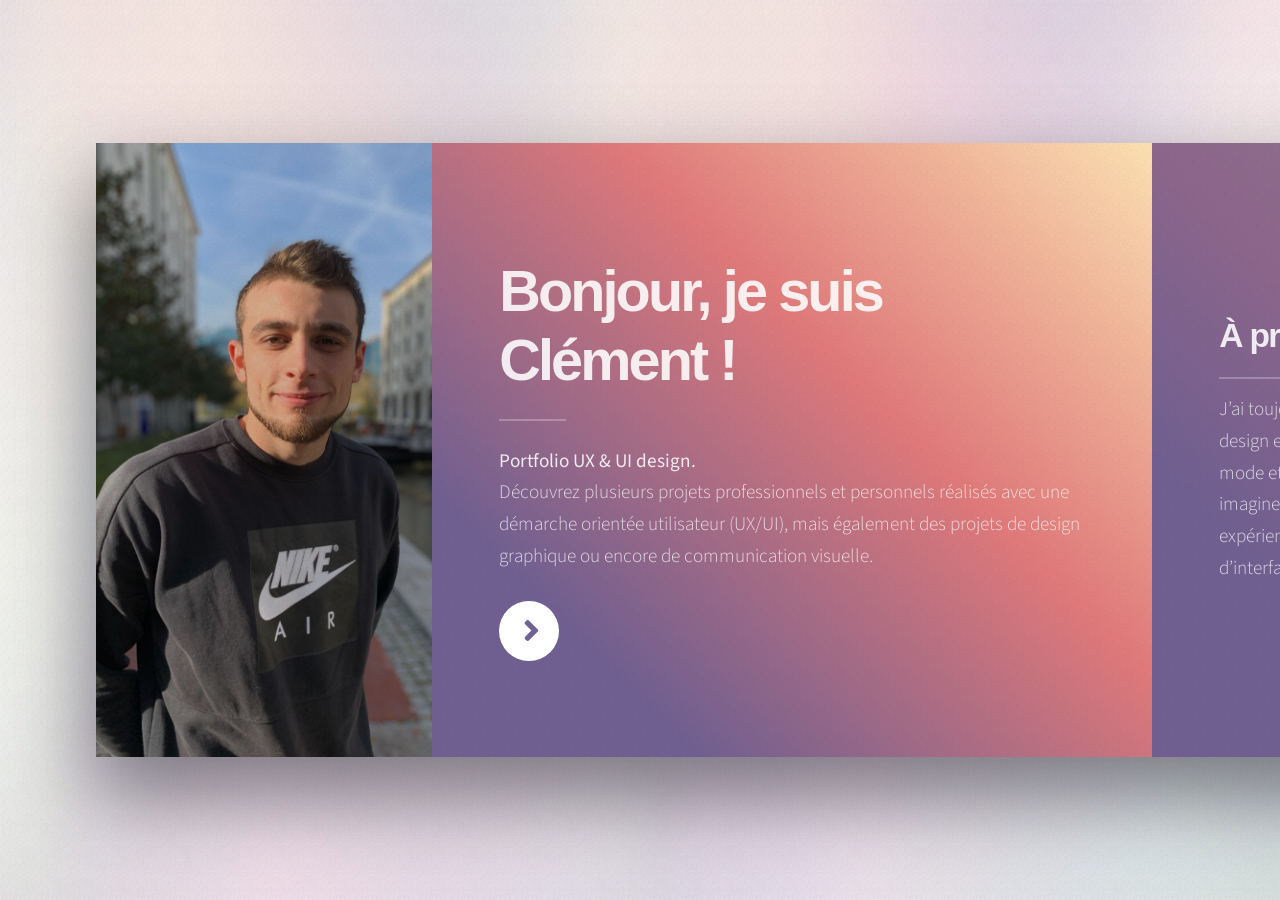
==== Portfolio 50/index.html @ b32f0b9b "Add files via upload" ====
<!DOCTYPE HTML>
<!--
	Ethereal by HTML5 UP
	html5up.net | @ajlkn
	Free for personal and commercial use under the CCA 3.0 license (html5up.net/license)
-->
<html lang="fr">
	<head>
		<title>Clément Ehmann Portfolio</title>
		<meta charset="utf-8" />
		<meta name="viewport" content="width=device-width, initial-scale=1, user-scalable=no" />
		<meta name="description" content="Portfolio">
		<meta name="author" content="Clément Ehmann">
		<link rel="stylesheet" href="assets/css/main.css" />
		<noscript><link rel="stylesheet" href="assets/css/noscript.css" /></noscript>

		<!-- favicons
		================================================== -->
		<link rel="apple-touch-icon" sizes="180x180" href="images/monlogotest2.png">
		<link rel="icon" type="image/png" sizes="32x32" href="images/monlogotest2.png">
		<link rel="icon" type="image/png" sizes="16x16" href="images/monlogotest2.png">
	</head>

	<body class="is-preload">

		<!-- Page Wrapper -->
			<div id="page-wrapper">

				<!-- Wrapper -->
					<div id="wrapper">

						<!-- Panel (Banner) -->
							<section class="panel banner right">
								<div class="content color0 span-3-75">
									<h1 class="major">Bonjour, je suis<br />
									Clément !</h1>
									<p><strong>Portfolio UX & UI design.</strong> <br> Découvrez plusieurs projets professionnels et personnels réalisés avec une démarche orientée utilisateur (UX/UI),
	                 mais également des projets de design graphique ou encore de communication visuelle.</p>
									<ul class="actions">
										<li><a href="#first" class="button primary color1 circle icon solid fa-angle-right">Next</a></li>
									</ul>
								</div>
								<div class="image filtered span-1-75" data-position="25% 25%">
									<img src="images/photo_moi.jpg" alt="" />
								</div>
							</section>


						<!-- Panel -->
							<section class="panel color1"  id="first">
								<div class="intro joined">
									<h2 class="major">À propos de moi</h2>
									<p>J’ai toujours été passionnée par le design et tout ce qui touche à la mode et à la création.
									J’aime imaginer et concevoir des expériences émotionnelles à travers d’interfaces agréables et créatives.</p>
								</div>
								<div class="inner">
									<ul class="actions">
										<li><a href="images/cv.png" class="button primary color2">Mon CV</a></li>
									</ul>
								</div>
							</section>


							<!-- Panel -->
								<section class="panel">
									<div class="intro color2">
										<h2 class="major">Création d'une marque et de son identité visuelle</h2>
										<p>Pour ce projet, il m'a été demandé de réaliser une application ainsi que sa communication visuelle.
											Il a fallut créer une charte graphique, des wireframes & maquettes graphiques, des bannières ,affiches, post Instagram, video publicitaire...</p>
									</div>
									<div class="gallery">
										<div class="group span-3">
											<a href="images/gallery/nowevent1.png" class="image filtered span-3" data-position="bottom"><img src="images/gallery/nowevent.png" alt="" /></a>
											<a href="images/gallery/insta1.png" class="image filtered span-1-5" data-position="center"><img src="images/gallery/insta.png" alt="" /></a>
											<a href="images/gallery/nowevent3.png" class="image filtered span-1-5" data-position="bottom"><img src="images/gallery/nowevent2.png" alt="" /></a>
										</div>
								</section>

								<!-- Panel -->
									<section class="panel">
										<div class="intro color1">
											<h2 class="major">Affiche publicitaire & Posts Facebook</h2>
											<p>Il sagit ici d'une affiche pour un spectacle de danse fictif. Il m'avait été demander de respecter certains critères comme la taille de l'affiche,
												la présence de certains éléments de texte ainsi qu'une version mockup. Jai utilisé le logiciel Illustrator pour créer cette affiche.</p>
												<p>Retrouvez également deux publications Facebook réalisées pour une campagne publicitaire de la Macif.</p>
										</div>
										<div class="gallery">
											<a href="images/gallery/affiche1.png" class="image filtered span-2-5" data-position="top"><img src="images/gallery/affiche.png" alt="" /></a>
											<div class="group span-3-4">
												<a href="images/gallery/fb1.png" class="image filtered span-2-5" data-position="top"><img src="images/gallery/fb.png" alt="" /></a>
												<a href="images/gallery/fb3.png" class="image filtered span-2-5" data-position="bottom"><img src="images/gallery/fb2.png" alt="" /></a>
											</div>
										</div>
									</section>

							<!-- Panel -->
								<section class="panel">
									<div class="intro color3">
										<h2 class="major">Création d'une marque et de son identité visuelle</h2>
										<p>Pour ce projet, il m'a été demandé de réaliser une application ainsi que sa communication visuelle.
											Il a fallut créer une charte graphique, des wireframes & maquettes graphiques, des bannières, affiches, post Instagram, video publicitaire...</p>
									</div>
									<div class="gallery">
										<div class="group span-3">
											<a href="images/gallery/beorganic1.png" class="image filtered span-3" data-position="bottom"><img src="images/gallery/beorganic.png" alt="" /></a>
											<a href="images/gallery/beorganic3.png" class="image filtered span-1-5" data-position="center"><img src="images/gallery/beorganic2.png" alt="" /></a>
											<a href="images/gallery/beorganic5.png" class="image filtered span-1-5" data-position="bottom"><img src="images/gallery/beorganic4.png" alt="" /></a>
										</div>
									</div>
								</section>

								<!-- Panel -->
									<section class="panel">
										<div class="intro color4">
											<h2 class="major">Illustration vectorielle</h2>
											<p>Retrouvez ici une de mes créations réalisée avec le logiciel Illustrator.
												Elle a été faite à partir d'une photo sur laquelle j'ai d'abord réalisé les tracés, puis mis les couleurs pour enfin y ajouter les ombres.</p>
										</div>
										<div class="gallery">
											<a href="images/gallery/avatar1.png" class="image filtered span-3-5" data-position="right"><img src="images/gallery/avatar.png" alt="" /></a>
										</div>
									</section>

									<!-- Panel -->
										<section class="panel">
											<div class="intro color2">
												<h2 class="major">Mockups</h2>
												<p>Pour ce projet, il m'a été demandé de créer le design de différentes canettes pour la marque Oasis & Lolipop. J'ai utilisé le logiciel Photoshop.</p>
											</div>
											<div class="gallery">
												<a href="images/gallery/canette1.png" class="image filtered span-2-5" data-position="right"><img src="images/gallery/canette.png" alt="" /></a>
												<div class="group span-3-4">
													<a href="images/gallery/canette3.png" class="image filtered span-2-5" data-position="top"><img src="images/gallery/canette2.png" alt="" /></a>
													<a href="images/gallery/canette5.png" class="image filtered span-2-5" data-position="bottom"><img src="images/gallery/canette4.png" alt="" /></a>
												</div>
											</div>
										</section>


						<!-- Panel -->
							<section class="panel color4-alt">
								<div class="intro color4">
									<h2 class="major">Contact</h2>
									<p>Vous êtes interssé par mon profil ? <br>Vous avez une question ? <br>N'hésitez pas à m'envoyer un message !</p>
								</div>
								<div class="inner columns divided">
									<div class="span-3-25">
										<form method="post" action="#">
											<div class="fields">
												<div class="field half">
													<label for="name">Téléphone</label>
													<p><a href="tel:+1975432345">06.11.05.49.14</a></p>
												</div>
												<div class="field half">
													<label for="email">Email</label>
													<p><a href="mailto:clement.ehmann@gmail.com" target="_blank">clement.ehmann@gmail.com</a></p>
												</div>
											</form>
									</div>
									<div class="span-1-5">
										<ul class="contact-icons color1">
											<li class="icon brands fa-linkedin"><a href="https://www.linkedin.com/in/clement-ehmann/">Mon Linkedin</a></li>
											<li class="icon brands fa-github"><a href="#">Mon Gigthub</a></li>
										</ul>
									</div>
								</div>
							</section>

						<!-- Panel
							<section class="panel color2-alt">
								<div class="intro color2">
									<h2 class="major">Elements</h2>
									<p>Sed vel nibh libero. Mauris et lorem pharetra massa lorem turpis congue pulvinar. Vivamus sed feugiat finibus. Duis amet bibendum amet sed. Duis mauris ex, dapibus sed ligula tempus volutpat magna etiam. </p>
								</div>
								<div class="inner columns aligned">
									<div class="span-2-75">

										<h3 class="major">Text</h3>
										<p>This is <b>bold</b> and this is <strong>strong</strong>. This is <i>italic</i> and this is <em>emphasized</em>.
										This is <sup>superscript</sup> text and this is <sub>subscript</sub> text.
										This is <u>underlined</u> and this is code: <code>for (;;) { ... }</code>. Finally, <a href="#">this is a link</a>.</p>

										<h1>Heading Level 1</h1>
										<h2>Heading Level 2</h2>
										<h3>Heading Level 3</h3>
										<h4>Heading Level 4</h4>
										<h5>Heading Level 5</h5>
										<h6>Heading Level 6</h6>

									</div>
									<div class="span-3">

										<h4>Blockquote</h4>
										<blockquote>Lorem ipsum dolor sit amet. Felis sagittis eget tempus euismod. Vestibulum ante ipsum primis in vestibulum. Blandit adipiscing eu iaculis volutpat ac adipiscing volutpat ac adipiscing faucibus.</blockquote>

										<h4>Preformatted</h4>
										<pre><code>i = 0;

while (!deck.isInOrder()) {
    print 'Iteration ' + (i++);
    deck.shuffle();
}

print 'It took ' + i + ' iterations to sort the deck.';</code></pre>

									</div>
									<div class="span-1-25">

										<h3 class="major">Lists</h3>

										<h4>Unordered</h4>
										<ul>
											<li>Lorem ipsum dolor sit.</li>
											<li>Dolor pulvinar etiam.</li>
											<li>Etiam vel felis viverra.</li>
										</ul>

										<h4>Alternate</h4>
										<ul class="alt">
											<li>Lorem ipsum dolor sit.</li>
											<li>Dolor pulvinar etiam.</li>
											<li>Etiam vel felis viverra.</li>
											<li>Felis enim feugiat.</li>
										</ul>

									</div>
									<div class="span-1-5">

										<h4>Ordered</h4>
										<ol>
											<li>Lorem ipsum dolor sit.</li>
											<li>Dolor pulvinar etiam.</li>
											<li>Etiam vel felis viverra.</li>
											<li>Felis enim feugiat.</li>
											<li>Etiam vel felis lorem.</li>
										</ol>

										<h4>Actions</h4>
										<ul class="actions">
											<li><a href="#" class="button primary color2">Default</a></li>
											<li><a href="#" class="button">Default</a></li>
										</ul>
										<ul class="actions stacked">
											<li><a href="#" class="button primary color2">Default</a></li>
											<li><a href="#" class="button">Default</a></li>
										</ul>

									</div>
									<div class="span-1-25">

										<h4>Icons</h4>
										<ul class="icons">
											<li><a href="#" class="icon brands fa-twitter"><span class="label">Twitter</span></a></li>
											<li><a href="#" class="icon brands fa-facebook-f"><span class="label">Facebook</span></a></li>
											<li><a href="#" class="icon brands fa-instagram"><span class="label">Instagram</span></a></li>
											<li><a href="#" class="icon brands fa-github"><span class="label">GitHub</span></a></li>
											<li><a href="#" class="icon brands fa-medium-m"><span class="label">Medium</span></a></li>
										</ul>

										<h4>Contact Icons</h4>
										<ul class="contact-icons color2">
											<li class="icon brands fa-twitter"><a href="#">Twitter</a></li>
											<li class="icon brands fa-facebook-f"><a href="#">Facebook</a></li>
											<li class="icon brands fa-instagram"><a href="#">Instagram</a></li>
											<li class="icon brands fa-github"><a href="#">GitHub</a></li>
											<li class="icon brands fa-medium-m"><a href="#">Medium</a></li>
										</ul>

									</div>
									<div class="span-3">
										<h3 class="major">Table</h3>
										<h4>Default</h4>
										<div class="table-wrapper">
											<table>
												<thead>
													<tr>
														<th>Name</th>
														<th>Description</th>
														<th>Price</th>
													</tr>
												</thead>
												<tbody>
													<tr>
														<td>Item One</td>
														<td>Ante turpis integer aliquet porttitor.</td>
														<td>29.99</td>
													</tr>
													<tr>
														<td>Item Two</td>
														<td>Vis ac commodo adipiscing arcu aliquet.</td>
														<td>19.99</td>
													</tr>
													<tr>
														<td>Item Three</td>
														<td> Morbi faucibus arcu accumsan lorem.</td>
														<td>29.99</td>
													</tr>
													<tr>
														<td>Item Four</td>
														<td>Vitae integer tempus condimentum.</td>
														<td>19.99</td>
													</tr>
												</tbody>
												<tfoot>
													<tr>
														<td colspan="2"></td>
														<td>100.00</td>
													</tr>
												</tfoot>
											</table>
										</div>
									</div>
									<div class="span-3">
										<h4>Alternate</h4>
										<div class="table-wrapper">
											<table class="alt">
												<thead>
													<tr>
														<th>Name</th>
														<th>Description</th>
														<th>Price</th>
													</tr>
												</thead>
												<tbody>
													<tr>
														<td>Item One</td>
														<td>Ante turpis integer aliquet porttitor.</td>
														<td>29.99</td>
													</tr>
													<tr>
														<td>Item Two</td>
														<td>Vis ac commodo adipiscing arcu aliquet.</td>
														<td>19.99</td>
													</tr>
													<tr>
														<td>Item Three</td>
														<td> Morbi faucibus arcu accumsan lorem.</td>
														<td>29.99</td>
													</tr>
													<tr>
														<td>Item Four</td>
														<td>Vitae integer tempus condimentum.</td>
														<td>19.99</td>
													</tr>
													<tr>
														<td>Item Five</td>
														<td>Ante turpis integer aliquet porttitor.</td>
														<td>29.99</td>
													</tr>
												</tbody>
												<tfoot>
													<tr>
														<td colspan="2"></td>
														<td>100.00</td>
													</tr>
												</tfoot>
											</table>
										</div>
									</div>
									<div class="span-2-25">
										<h3 class="major">Buttons</h3>
										<ul class="actions">
											<li><a href="#" class="button primary color2">Primary</a></li>
											<li><a href="#" class="button">Default</a></li>
										</ul>
										<ul class="actions">
											<li><a href="#" class="button">Default</a></li>
											<li><a href="#" class="button large">Large</a></li>
											<li><a href="#" class="button small">Small</a></li>
										</ul>
										<ul class="actions">
											<li><a href="#" class="button primary color2 icon solid fa-cog">Icon</a></li>
											<li><a href="#" class="button icon fa-gem">Icon</a></li>
										</ul>
										<ul class="actions">
											<li><span class="button primary color2 disabled">Disabled</span></li>
											<li><span class="button disabled">Disabled</span></li>
										</ul>
										<ul class="actions">
											<li><a href="#" class="button primary color2 circle icon solid fa-cog">Icon</a></li>
											<li><a href="#" class="button circle icon fa-gem">Icon</a></li>
										</ul>
									</div>
									<div class="span-4-5">
										<h3 class="major">Form</h3>
										<form method="post" action="#">
											<div class="fields">
												<div class="field third">
													<label for="demo-name">Name</label>
													<input type="text" name="demo-name" id="demo-name" value="" placeholder="Jane Doe" />
												</div>
												<div class="field third">
													<label for="demo-email">Email</label>
													<input type="email" name="demo-email" id="demo-email" value="" placeholder="jane@untitled.tld" />
												</div>
												<div class="field third">
													<label for="demo-category">Category</label>
													<div class="select-wrapper">
														<select name="demo-category" id="demo-category">
															<option value="">-</option>
															<option value="1">Manufacturing</option>
															<option value="1">Shipping</option>
															<option value="1">Administration</option>
															<option value="1">Human Resources</option>
														</select>
													</div>
												</div>
												<div class="field quarter">
													<input type="radio" id="demo-priority-low" name="demo-priority" class="color2" checked />
													<label for="demo-priority-low">Low Priority</label>
												</div>
												<div class="field quarter">
													<input type="radio" id="demo-priority-high" name="demo-priority" class="color2" />
													<label for="demo-priority-high">High Priority</label>
												</div>
												<div class="field quarter">
													<input type="checkbox" id="demo-copy" name="demo-copy" class="color2" />
													<label for="demo-copy">Email a copy</label>
												</div>
												<div class="field quarter">
													<input type="checkbox" id="demo-human" name="demo-human" class="color2" checked />
													<label for="demo-human">Not a robot</label>
												</div>
												<div class="field">
													<label for="demo-message">Message</label>
													<textarea name="demo-message" id="demo-message" placeholder="Enter your message" rows="2"></textarea>
												</div>
											</div>
											<ul class="actions">
												<li><input type="submit" value="Send Message" class="primary color2" /></li>
												<li><input type="reset" value="Reset" /></li>
											</ul>
										</form>
									</div>
								</div>
							</section>

						<!-- Copyright -->
							<div class="copyright">&copy; Clément Ehmann: <a href="clementehmann.github.iot">Portfolio</a>.</div>

					</div>

			</div>

		<!-- Scripts -->
			<script src="assets/js/jquery.min.js"></script>
			<script src="assets/js/browser.min.js"></script>
			<script src="assets/js/breakpoints.min.js"></script>
			<script src="assets/js/main.js"></script>

	</body>
</html>
---- Portfolio 50/assets/css/main.css ----
@import url(fontawesome-all.min.css);
@import url("https://fonts.googleapis.com/css?family=Source+Sans+Pro:300,400,300i,400i");

/*
	Ethereal by HTML5 UP
	html5up.net | @ajlkn
	Free for personal and commercial use under the CCA 3.0 license (html5up.net/license)
*/

html, body, div, span, applet, object,
iframe, h1, h2, h3, h4, h5, h6, p, blockquote,
pre, a, abbr, acronym, address, big, cite,
code, del, dfn, em, img, ins, kbd, q, s, samp,
small, strike, strong, sub, sup, tt, var, b,
u, i, center, dl, dt, dd, ol, ul, li, fieldset,
form, label, legend, table, caption, tbody,
tfoot, thead, tr, th, td, article, aside,
canvas, details, embed, figure, figcaption,
footer, header, hgroup, menu, nav, output, ruby,
section, summary, time, mark, audio, video {
	margin: 0;
	padding: 0;
	border: 0;
	font-size: 100%;
	font: inherit;
	vertical-align: baseline;}

article, aside, details, figcaption, figure,
footer, header, hgroup, menu, nav, section {
	display: block;}

body {
	line-height: 1;
}

ol, ul {
	list-style: none;
}

blockquote, q {
	quotes: none;
}

	blockquote:before, blockquote:after, q:before, q:after {
		content: '';
		content: none;
	}

table {
	border-collapse: collapse;
	border-spacing: 0;
}

body {
	-webkit-text-size-adjust: none;
}

mark {
	background-color: transparent;
	color: inherit;
}

input::-moz-focus-inner {
	border: 0;
	padding: 0;
}

input, select, textarea {
	-moz-appearance: none;
	-webkit-appearance: none;
	-ms-appearance: none;
	appearance: none;
}

/* ------------------------------------- Ajout ----------------------------------------------------------------------------- */



/* Page */

	@-moz-keyframes load-spinner {
		0% {
			-moz-transform: rotate(0deg);
			-webkit-transform: rotate(0deg);
			-ms-transform: rotate(0deg);
			transform: rotate(0deg);
		}

		100% {
			-moz-transform: rotate(360deg);
			-webkit-transform: rotate(360deg);
			-ms-transform: rotate(360deg);
			transform: rotate(360deg);
		}
	}

	@-webkit-keyframes load-spinner {
		0% {
			-moz-transform: rotate(0deg);
			-webkit-transform: rotate(0deg);
			-ms-transform: rotate(0deg);
			transform: rotate(0deg);
		}

		100% {
			-moz-transform: rotate(360deg);
			-webkit-transform: rotate(360deg);
			-ms-transform: rotate(360deg);
			transform: rotate(360deg);
		}
	}

	@-ms-keyframes load-spinner {
		0% {
			-moz-transform: rotate(0deg);
			-webkit-transform: rotate(0deg);
			-ms-transform: rotate(0deg);
			transform: rotate(0deg);
		}

		100% {
			-moz-transform: rotate(360deg);
			-webkit-transform: rotate(360deg);
			-ms-transform: rotate(360deg);
			transform: rotate(360deg);
		}
	}

	@keyframes load-spinner {
		0% {
			-moz-transform: rotate(0deg);
			-webkit-transform: rotate(0deg);
			-ms-transform: rotate(0deg);
			transform: rotate(0deg);
		}

		100% {
			-moz-transform: rotate(360deg);
			-webkit-transform: rotate(360deg);
			-ms-transform: rotate(360deg);
			transform: rotate(360deg);
		}
	}

	@-ms-viewport {
		width: device-width;
	}

	html {
		width: 100%;
		height: 100%;
	}

	html {
		box-sizing: border-box;
	}

	*, *:before, *:after {
		box-sizing: inherit;
	}

	body {
		display: -moz-flex;
		display: -webkit-flex;
		display: -ms-flex;
		display: flex;
		-moz-align-items: center;
		-webkit-align-items: center;
		-ms-align-items: center;
		align-items: center;
		-moz-justify-content: -moz-flex-start;
		-webkit-justify-content: -webkit-flex-start;
		-ms-justify-content: -ms-flex-start;
		justify-content: flex-start;
		-ms-overflow-style: scrollbar;
		width: 100%;
		height: 100%;
		min-height: 30rem;
		overflow: hidden;
	}

		body:before {
			-moz-animation: load-spinner 1s infinite linear;
			-webkit-animation: load-spinner 1s infinite linear;
			-ms-animation: load-spinner 1s infinite linear;
			animation: load-spinner 1s infinite linear;
			-moz-transition: opacity 0.25s ease;
			-webkit-transition: opacity 0.25s ease;
			-ms-transition: opacity 0.25s ease;
			transition: opacity 0.25s ease;
			-moz-transition-delay: 0s;
			-webkit-transition-delay: 0s;
			-ms-transition-delay: 0s;
			transition-delay: 0s;
			pointer-events: none;
			content: '';
			display: block;
			position: absolute;
			top: 50%;
			left: 50%;
			width: 4rem;
			height: 4rem;
			margin: -2rem 0 0 -2rem;
			background-image: url("data:image/svg+xml;charset=utf8,%3Csvg xmlns='http://www.w3.org/2000/svg' xmlns:xlink='http://www.w3.org/1999/xlink' width='96px' height='96px' viewBox='0 0 96 96' zoomAndPan='disable'%3E%3Cstyle%3Ecircle %7Bfill: transparent%3B stroke: %232e2b37%3B stroke-width: 1.5px%3B %7D%3C/style%3E%3Cdefs%3E%3CclipPath id='corner'%3E%3Cpolygon points='0,0 48,0 48,48 96,48 96,96 0,96' /%3E%3C/clipPath%3E%3C/defs%3E%3Cg clip-path='url(%23corner)'%3E%3Ccircle cx='48' cy='48' r='32'/%3E%3C/g%3E%3C/svg%3E");
			background-position: center;
			background-repeat: no-repeat;
			background-size: 4rem;
			opacity: 0;
		}

		body:after {
			pointer-events: none;
			content: '';
			display: block;
			position: fixed;
			top: 0;
			left: 0;
			width: 100%;
			height: 100%;
			z-index: -1;
			background-attachment: fixed;
			background-color: #e1e6e1;
			background-image: url("../../images/overlay.png"), url("../../images/bg.jpg");
			background-repeat: repeat, repeat-x;
			background-size: 128px 128px, cover;
		}

		body.is-preload *, body.is-preload *:before, body.is-preload *:after {
			-moz-animation: none !important;
			-webkit-animation: none !important;
			-ms-animation: none !important;
			animation: none !important;
			-moz-transition: none !important;
			-webkit-transition: none !important;
			-ms-transition: none !important;
			transition: none !important;
		}

		body.is-preload:before {
			-moz-transition: opacity 1s ease;
			-webkit-transition: opacity 1s ease;
			-ms-transition: opacity 1s ease;
			transition: opacity 1s ease;
			-moz-transition-delay: 0.75s;
			-webkit-transition-delay: 0.75s;
			-ms-transition-delay: 0.75s;
			transition-delay: 0.75s;
			opacity: 0.25;
		}

	@media screen and (max-width: 736px) {

		html {
			height: auto;
		}

		body {
			height: auto;
			overflow-x: hidden;
			overflow-y: auto;
		}

	}

	@media screen and (max-width: 480px) {

		html, body {
			min-width: 320px;
		}

	}

/* Typography */

	html {
		font-size: 18pt;
		font-size: 1vmax;
	}

		@media screen and (max-width: 1680px) {

			html {
				font-size: 12pt;
				font-size: 1.1vmax;
			}

		}

		@media screen and (max-width: 1280px) {

			html {
				font-size: 11pt;
				font-size: 1.5vmax;
			}

		}

	body, input, select, textarea {
		color: rgba(255, 255, 255, 0.75);
		font-family: "Source Sans Pro", Helvetica, sans-serif;
		font-size: 1rem;
		font-weight: 300;
		line-height: 1.65;
	}

	a {
		-moz-transition: color 0.2s ease-in-out, border-bottom-color 0.2s ease-in-out;
		-webkit-transition: color 0.2s ease-in-out, border-bottom-color 0.2s ease-in-out;
		-ms-transition: color 0.2s ease-in-out, border-bottom-color 0.2s ease-in-out;
		transition: color 0.2s ease-in-out, border-bottom-color 0.2s ease-in-out;
		color: inherit;
		border-bottom: dotted 1px;
		text-decoration: none;
	}

		a:hover {
			border-bottom-color: transparent;
			color: #ffe4b4;
		}

	strong, b {
		color: rgba(255, 255, 255, 0.875);
		font-weight: 400;
	}

	em, i {
		font-style: italic;
	}

	p {
		margin: 0 0 1.5rem 0;
	}

		body.is-ie p {
			width: 100%;
		}

	h1, h2, h3, h4, h5, h6 {
		color: rgba(255, 255, 255, 0.875);
		font-family: Arial, Helvetica, sans-serif;
		font-weight: 700;
		line-height: 1.3;
		margin: 0 0 0.75rem 0;
		letter-spacing: -0.05em;
	}

		h1 a, h2 a, h3 a, h4 a, h5 a, h6 a {
			color: inherit;
			text-decoration: none;
		}

	h1.major, h2.major, h3.major {
		position: relative;
	}

		h1.major:after, h2.major:after, h3.major:after {
			content: '';
			position: absolute;
			left: 0;
			width: 3.5rem;
			height: 0.1rem;
			background-color: rgba(255, 255, 255, 0.25);
		}

	h1 {
		font-size: 3rem;
		line-height: 1.2;
	}

		h1.major {
			margin: 0 0 2.625rem 0;
		}

			h1.major:after {
				bottom: -1.325rem;
			}

	h2 {
		font-size: 1.75rem;
		line-height: 1.2;
	}

		h2.major {
			margin: 0 0 1.9875rem 0;
		}

			h2.major:after {
				bottom: -1.2rem;
			}

	h3 {
		font-size: 1.325rem;
	}

		h3.major {
			margin: 0 0 1.875rem 0;
		}

			h3.major:after {
				bottom: -0.75rem;
			}

	h4 {
		font-size: 1rem;
	}

	h5 {
		font-size: 0.9rem;
	}

	h6 {
		font-size: 0.7rem;
	}

	sub {
		font-size: 0.8rem;
		position: relative;
		top: 0.5rem;
	}

	sup {
		font-size: 0.8rem;
		position: relative;
		top: -0.5rem;
	}

	blockquote {
		border-left: solid 0.25rem rgba(255, 255, 255, 0.25);
		font-style: italic;
		margin: 0 0 1.5rem 0;
		padding: 0.375rem 0 0.375rem 1.5rem;
	}

	code {
		background: rgba(255, 255, 255, 0.075);
		border-radius: 0.25rem;
		font-family: "Courier New", monospace;
		font-size: 0.8rem;
		margin: 0 0.25rem;
		padding: 0.25rem 0.65rem;
	}

	pre {
		-webkit-overflow-scrolling: touch;
		font-family: "Courier New", monospace;
		font-size: 0.8rem;
		margin: 0 0 1.5rem 0;
		white-space: pre-wrap;
	}

		pre code {
			display: block;
			line-height: 1.625;
			padding: 1rem 1.5rem;
			overflow-x: auto;
			margin: 0;
		}

	hr {
		border: 0;
		border-bottom: solid 2px rgba(255, 255, 255, 0.25);
		margin: 1.875rem 0;
	}

	.align-left {
		text-align: left;
	}

	.align-center {
		text-align: center;
	}

	.align-right {
		text-align: right;
	}

	@media screen and (max-width: 736px) {

		html {
			font-size: 12pt;
		}

		h1 {
			font-size: 2.25rem;
			line-height: 1.2;
		}

			h1.major {
				margin: 0 0 2.625rem 0;
			}

				h1.major:after {
					bottom: -1.325rem;
				}

		h2 {
			font-size: 1.5rem;
			line-height: 1.2;
		}

			h2.major {
				margin: 0 0 1.9875rem 0;
			}

				h2.major:after {
					bottom: -1.2rem;
				}

		h3 {
			font-size: 1rem;
		}

			h3.major {
				margin: 0 0 1.875rem 0;
			}

				h3.major:after {
					bottom: -0.75rem;
				}

		h4 {
			font-size: 1rem;
		}

		h5 {
			font-size: 0.9rem;
		}

		h6 {
			font-size: 0.7rem;
		}

		h1 br, h2 br, h3 br, h4 br, h5 br, h6 br {
			display: none;
		}

	}

	@media screen and (max-width: 360px) {

		html {
			font-size: 11pt;
		}

	}

/* Form */

	form {
		margin: 0 0 1.5rem 0;
	}

		form > :last-child {
			margin-bottom: 0;
		}

		form > .fields {
			display: -moz-flex;
			display: -webkit-flex;
			display: -ms-flex;
			display: flex;
			-moz-flex-wrap: wrap;
			-webkit-flex-wrap: wrap;
			-ms-flex-wrap: wrap;
			flex-wrap: wrap;
			width: calc(100% + 3rem);
			margin: -1.5rem 0 1.5rem -1.5rem;
		}

			form > .fields > .field {
				-moz-flex-grow: 0;
				-webkit-flex-grow: 0;
				-ms-flex-grow: 0;
				flex-grow: 0;
				-moz-flex-shrink: 0;
				-webkit-flex-shrink: 0;
				-ms-flex-shrink: 0;
				flex-shrink: 0;
				padding: 1.5rem 0 0 1.5rem;
				width: calc(100% - 1.5rem);
			}

				form > .fields > .field.half {
					width: calc(50% - 0.75rem);
				}

				form > .fields > .field.third {
					width: calc(100%/3 - 0.5rem);
				}

				form > .fields > .field.quarter {
					width: calc(25% - 0.375rem);
				}

		@media screen and (max-width: 736px) {

			form > .fields {
				width: calc(100% + 2.25rem);
				margin: -1.125rem 0 1.5rem -1.125rem;
			}

				form > .fields > .field {
					padding: 1.125rem 0 0 1.125rem;
					width: calc(100% - 1.125rem);
				}

					form > .fields > .field.half {
						width: calc(100% - 1.125rem);
					}

					form > .fields > .field.third {
						width: calc(100% - 1.125rem);
					}

					form > .fields > .field.quarter {
						width: calc(100% - 1.125rem);
					}

		}

	label {
		color: rgba(255, 255, 255, 0.875);
		display: block;
		font-family: Arial, Helvetica, sans-serif;
		font-size: 0.8rem;
		font-weight: 700;
		margin: 0 0 0.4875rem 0;
	}

	input[type="text"],
	input[type="password"],
	input[type="email"],
	input[type="tel"],
	select,
	textarea {
		-moz-appearance: none;
		-webkit-appearance: none;
		-ms-appearance: none;
		appearance: none;
		background: transparent;
		border: solid 2px rgba(255, 255, 255, 0.25);
		border-radius: 0.25rem;
		color: inherit;
		display: block;
		outline: 0;
		padding: 0 0.75rem;
		text-decoration: none;
		width: 100%;
	}

		input[type="text"]:invalid,
		input[type="password"]:invalid,
		input[type="email"]:invalid,
		input[type="tel"]:invalid,
		select:invalid,
		textarea:invalid {
			box-shadow: none;
		}

		input[type="text"]:focus,
		input[type="password"]:focus,
		input[type="email"]:focus,
		input[type="tel"]:focus,
		select:focus,
		textarea:focus {
			border-color: #ffe4b4;
		}

	option {
		background-color: rgba(255, 255, 255, 0.875);
		color: #2e2b37;
	}

	select {
		background-image: url("data:image/svg+xml;charset=utf8,%3Csvg xmlns='http://www.w3.org/2000/svg' width='40' height='40' preserveAspectRatio='none' viewBox='0 0 40 40'%3E%3Cpath d='M9.4,12.3l10.4,10.4l10.4-10.4c0.2-0.2,0.5-0.4,0.9-0.4c0.3,0,0.6,0.1,0.9,0.4l3.3,3.3c0.2,0.2,0.4,0.5,0.4,0.9 c0,0.4-0.1,0.6-0.4,0.9L20.7,31.9c-0.2,0.2-0.5,0.4-0.9,0.4c-0.3,0-0.6-0.1-0.9-0.4L4.3,17.3c-0.2-0.2-0.4-0.5-0.4-0.9 c0-0.4,0.1-0.6,0.4-0.9l3.3-3.3c0.2-0.2,0.5-0.4,0.9-0.4S9.1,12.1,9.4,12.3z' fill='rgba(255, 255, 255, 0.25)' /%3E%3C/svg%3E");
		background-size: 1.25rem;
		background-repeat: no-repeat;
		background-position: calc(100% - 1rem) center;
		height: 2.5rem;
		padding-right: 2.5rem;
		text-overflow: ellipsis;
	}

		select option {
			color: rgba(255, 255, 255, 0.875);
			background: #2e2b37;
		}

		select:focus::-ms-value {
			background-color: transparent;
		}

		select::-ms-expand {
			display: none;
		}

	input[type="text"],
	input[type="password"],
	input[type="email"],
	select {
		height: 2.5rem;
	}

	textarea {
		padding: 0.75rem 1rem;
	}

	input[type="checkbox"],
	input[type="radio"] {
		-moz-appearance: none;
		-webkit-appearance: none;
		-ms-appearance: none;
		appearance: none;
		display: block;
		float: left;
		margin-right: -2rem;
		opacity: 0;
		width: 1rem;
		z-index: -1;
	}

		input[type="checkbox"] + label,
		input[type="radio"] + label {
			text-decoration: none;
			position: relative;
			color: rgba(255, 255, 255, 0.75);
			cursor: pointer;
			display: inline-block;
			font-size: 1rem;
			font-weight: 300;
			margin-bottom: 0;
			padding-left: 2.5rem;
			padding-right: 1rem;
		}

			input[type="checkbox"] + label:before,
			input[type="radio"] + label:before {
				-moz-osx-font-smoothing: grayscale;
				-webkit-font-smoothing: antialiased;
				display: inline-block;
				font-style: normal;
				font-variant: normal;
				text-rendering: auto;
				line-height: 1;
				text-transform: none !important;
				font-family: 'Font Awesome 5 Free';
				font-weight: 900;
			}

			input[type="checkbox"] + label:before,
			input[type="radio"] + label:before {
				content: '';
				display: inline-block;
				font-size: 0.8rem;
				position: absolute;
				top: 0;
				left: 0;
				width: 1.6875rem;
				height: 1.6875rem;
				line-height: 1.6875rem;
				background: rgba(255, 255, 255, 0.075);
				border: solid 1px rgba(255, 255, 255, 0.25);
				border-radius: 0.25rem;
				color: #2e2b37;
				text-align: center;
			}

				body.is-ie input[type="checkbox"] + label:before, body.is-ie
				input[type="radio"] + label:before {
					line-height: 1.5;
				}

		input[type="checkbox"]:checked + label:before,
		input[type="radio"]:checked + label:before {
			content: '\f00c';
			background: rgba(255, 255, 255, 0.875);
			border-color: rgba(255, 255, 255, 0.875);
		}

		input[type="checkbox"]:focus + label:before,
		input[type="radio"]:focus + label:before {
			border-color: #ffe4b4;
			box-shadow: 0 0 0 1px #ffe4b4;
		}

		input[type="checkbox"]:focus:checked + label:before,
		input[type="radio"]:focus:checked + label:before {
			background: #ffe4b4;
		}

		input[type="checkbox"].color1 + label:before,
		input[type="radio"].color1 + label:before {
			color: #726193;
		}

		input[type="checkbox"].color2 + label:before,
		input[type="radio"].color2 + label:before {
			color: #e37b7c;
		}

		input[type="checkbox"].color3 + label:before,
		input[type="radio"].color3 + label:before {
			color: #ffe4b4;
		}

		input[type="checkbox"].color4 + label:before,
		input[type="radio"].color4 + label:before {
			color: #353865;
		}

	input[type="checkbox"] + label:before {
		border-radius: 0.25rem;
	}

	input[type="radio"] + label:before {
		border-radius: 100%;
	}

	::-webkit-input-placeholder {
		color: rgba(255, 255, 255, 0.5) !important;
		opacity: 1.0;
	}

	:-moz-placeholder {
		color: rgba(255, 255, 255, 0.5) !important;
		opacity: 1.0;
	}

	::-moz-placeholder {
		color: rgba(255, 255, 255, 0.5) !important;
		opacity: 1.0;
	}

	:-ms-input-placeholder {
		color: rgba(255, 255, 255, 0.5) !important;
		opacity: 1.0;
	}

/* Icon */

	.icon {
		text-decoration: none;
		position: relative;
		border-bottom: none;
	}

		.icon:before {
			-moz-osx-font-smoothing: grayscale;
			-webkit-font-smoothing: antialiased;
			display: inline-block;
			font-style: normal;
			font-variant: normal;
			text-rendering: auto;
			line-height: 1;
			text-transform: none !important;
			font-family: 'Font Awesome 5 Free';
			font-weight: 400;
		}

		.icon > .label {
			display: none;
		}

		.icon:before {
			line-height: inherit;
		}

		.icon.solid:before {
			font-weight: 900;
		}

		.icon.brands:before {
			font-family: 'Font Awesome 5 Brands';
		}

/* Image */

	.image {
		display: inline-block;
		position: relative;
		border: 0;
	}

		.image.filtered:after {
			background-image: url("../../images/overlay.png"), linear-gradient(45deg, rgb(0 0 0 / 13%) 25%, rgb(0 0 0 / 18%) 50%, rgb(0 0 0 / 13%));
			background-size: 128px 128px, auto;
			pointer-events: none;
			content: '';
			position: absolute;
			top: 0;
			left: 0;
			width: 100%;
			height: 100%;
			opacity: 1;
			z-index: 1;
		}

		.image.filtered.tinted:after {
			background-image: url("../../images/overlay.png"), linear-gradient(45deg, rgba(114, 97, 147, 0.25) 25%, rgba(227, 123, 124, 0.25) 50%, rgba(255, 228, 180, 0.25)), linear-gradient(0deg, rgba(0, 0, 0, 0.125), rgba(0, 0, 0, 0.125));
			background-size: 128px 128px, auto, auto;
		}

		.image[data-position] img {
			-moz-object-fit: cover;
			-webkit-object-fit: cover;
			-ms-object-fit: cover;
			object-fit: cover;
			display: block;
			position: absolute;
			top: 0;
			left: 0;
			width: 100%;
			height: 100%;
		}

		.image[data-position="top left"] img {
			-moz-object-position: top left;
			-webkit-object-position: top left;
			-ms-object-position: top left;
			object-position: top left;
		}

		.image[data-position="top"] img {
			-moz-object-position: top;
			-webkit-object-position: top;
			-ms-object-position: top;
			object-position: top;
		}

		.image[data-position="top right"] img {
			-moz-object-position: top right;
			-webkit-object-position: top right;
			-ms-object-position: top right;
			object-position: top right;
		}

		.image[data-position="right"] img {
			-moz-object-position: right;
			-webkit-object-position: right;
			-ms-object-position: right;
			object-position: right;
		}

		.image[data-position="bottom right"] img {
			-moz-object-position: bottom right;
			-webkit-object-position: bottom right;
			-ms-object-position: bottom right;
			object-position: bottom right;
		}

		.image[data-position="bottom"] img {
			-moz-object-position: bottom;
			-webkit-object-position: bottom;
			-ms-object-position: bottom;
			object-position: bottom;
		}

		.image[data-position="bottom left"] img {
			-moz-object-position: bottom left;
			-webkit-object-position: bottom left;
			-ms-object-position: bottom left;
			object-position: bottom left;
		}

		.image[data-position="left"] img {
			-moz-object-position: left;
			-webkit-object-position: left;
			-ms-object-position: left;
			object-position: left;
		}

		.image[data-position="center"] img {
			-moz-object-position: center;
			-webkit-object-position: center;
			-ms-object-position: center;
			object-position: center;
		}

		.image[data-position="25% 25%"] img {
			-moz-object-position: 25% 25%;
			-webkit-object-position: 25% 25%;
			-ms-object-position: 25% 25%;
			object-position: 25% 25%;
		}

		.image[data-position="75% 25%"] img {
			-moz-object-position: 75% 25%;
			-webkit-object-position: 75% 25%;
			-ms-object-position: 75% 25%;
			object-position: 75% 25%;
		}

		.image[data-position="75% 75%"] img {
			-moz-object-position: 75% 75%;
			-webkit-object-position: 75% 75%;
			-ms-object-position: 75% 75%;
			object-position: 75% 75%;
		}

		.image[data-position="25% 75%"] img {
			-moz-object-position: 25% 75%;
			-webkit-object-position: 25% 75%;
			-ms-object-position: 25% 75%;
			object-position: 25% 75%;
		}

		.image img {
			display: block;
		}

		.image.left, .image.right {
			max-width: 40%;
		}

			.image.left img, .image.right img {
				width: 100%;
			}

		.image.left {
			float: left;
			padding: 0 1.5rem 1rem 0;
			top: 0.25rem;
		}

		.image.right {
			float: right;
			padding: 0 0 1rem 1.5rem;
			top: 0.25rem;
		}

		.image.fit {
			display: block;
			margin: 0 0 1.5rem 0;
			width: 100%;
		}

			.image.fit img {
				width: 100%;
			}

		.image.main {
			display: block;
			margin: 0 0 2.25rem 0;
			width: 100%;
		}

			.image.main img {
				width: 100%;
			}

/* List */

	ol {
		list-style: decimal;
		margin: 0 0 1.5rem 0;
		padding-left: 1.25rem;
	}

		ol li {
			padding-left: 0.25rem;
		}

	ul {
		list-style: disc;
		margin: 0 0 1.5rem 0;
		padding-left: 1rem;
	}

		ul li {
			padding-left: 0.5rem;
		}

		ul.alt {
			list-style: none;
			padding-left: 0;
		}

			ul.alt li {
				border-top: solid 1px rgba(255, 255, 255, 0.25);
				padding: 0.5rem 0;
			}

				ul.alt li:first-child {
					border-top: 0;
					padding-top: 0;
				}

	dl {
		margin: 0 0 1.5rem 0;
	}

		dl dt {
			display: block;
			font-weight: 400;
			margin: 0 0 0.75rem 0;
		}

		dl dd {
			margin-left: 1.5rem;
		}

/* Actions */

	ul.actions {
		display: -moz-flex;
		display: -webkit-flex;
		display: -ms-flex;
		display: flex;
		cursor: default;
		list-style: none;
		margin-left: -0.75rem;
		padding-left: 0;
	}

		ul.actions li {
			padding: 0 0 0 0.75rem;
			vertical-align: middle;
		}

		ul.actions.special {
			-moz-justify-content: center;
			-webkit-justify-content: center;
			-ms-justify-content: center;
			justify-content: center;
			width: 100%;
			margin-left: 0;
		}

			ul.actions.special li:first-child {
				padding-left: 0;
			}

		ul.actions.stacked {
			-moz-flex-direction: column;
			-webkit-flex-direction: column;
			-ms-flex-direction: column;
			flex-direction: column;
			margin-left: 0;
		}

			ul.actions.stacked li {
				padding: 0.975rem 0 0 0;
			}

				ul.actions.stacked li:first-child {
					padding-top: 0;
				}

		ul.actions.fit {
			width: calc(100% + 0.75rem);
		}

			ul.actions.fit li {
				-moz-flex-grow: 1;
				-webkit-flex-grow: 1;
				-ms-flex-grow: 1;
				flex-grow: 1;
				-moz-flex-shrink: 1;
				-webkit-flex-shrink: 1;
				-ms-flex-shrink: 1;
				flex-shrink: 1;
				width: 100%;
			}

				ul.actions.fit li > * {
					width: 100%;
				}

			ul.actions.fit.stacked {
				width: 100%;
			}

/* Icons */

	ul.icons {
		cursor: default;
		list-style: none;
		padding-left: 0;
	}

		ul.icons li {
			display: inline-block;
			padding: 0 1rem 0 0;
		}

			ul.icons li:last-child {
				padding-right: 0;
			}

			ul.icons li .icon:before {
				font-size: 1.25em;
			}

/* Grid Icons */

	ul.grid-icons {
		display: -moz-flex;
		display: -webkit-flex;
		display: -ms-flex;
		display: flex;
		-moz-flex-wrap: wrap;
		-webkit-flex-wrap: wrap;
		-ms-flex-wrap: wrap;
		flex-wrap: wrap;
		-moz-justify-content: center;
		-webkit-justify-content: center;
		-ms-justify-content: center;
		justify-content: center;
		list-style: none;
		margin: 0 0 1.5rem 0;
		padding-left: 0;
	}

		ul.grid-icons .icon {
			display: block;
			position: relative;
			width: 100%;
			text-align: center;
		}

			ul.grid-icons .icon:before {
				display: block;
				width: 6rem;
				height: 6rem;
				line-height: 6rem;
				border-radius: 6rem;
				box-shadow: inset 0 0 0 2px rgba(255, 255, 255, 0.25);
				font-size: 2.5rem;
				margin: 0 auto;
				text-align: center;
			}

				body.is-ie ul.grid-icons .icon:before {
					line-height: 2.375;
				}

		ul.grid-icons > li {
			-moz-flex-grow: 0;
			-webkit-flex-grow: 0;
			-ms-flex-grow: 0;
			flex-grow: 0;
			-moz-flex-shrink: 0;
			-webkit-flex-shrink: 0;
			-ms-flex-shrink: 0;
			flex-shrink: 0;
			position: relative;
			margin: 1.5rem 0 0 1.5rem;
			padding-left: 0;
		}

		ul.grid-icons.connected > li:before {
			content: '';
			display: block;
			position: absolute;
			width: 1.5rem;
			height: 2px;
			top: 50%;
			left: -1.5rem;
			background-color: rgba(255, 255, 255, 0.25);
		}

		ul.grid-icons.connected > li:after {
			content: '';
			display: block;
			position: absolute;
			width: 2px;
			height: 1.5rem;
			top: -1.5rem;
			left: 50%;
			background-color: rgba(255, 255, 255, 0.25);
		}

		ul.grid-icons.two {
			width: 14rem;
		}

			ul.grid-icons.two > li:nth-child(-n + 2) {
				margin-top: 0;
			}

				ul.grid-icons.two > li:nth-child(-n + 2):after {
					display: none;
				}

			ul.grid-icons.two > li:nth-child(2n - 1) {
				margin-left: 0;
			}

				ul.grid-icons.two > li:nth-child(2n - 1):before {
					display: none;
				}

		ul.grid-icons.three {
			width: 21.5rem;
		}

			ul.grid-icons.three > li:nth-child(-n + 3) {
				margin-top: 0;
			}

				ul.grid-icons.three > li:nth-child(-n + 3):after {
					display: none;
				}

			ul.grid-icons.three > li:nth-child(3n - 2) {
				margin-left: 0;
			}

				ul.grid-icons.three > li:nth-child(3n - 2):before {
					display: none;
				}

		ul.grid-icons.four {
			width: 29rem;
		}

			ul.grid-icons.four > li:nth-child(-n + 4) {
				margin-top: 0;
			}

				ul.grid-icons.four > li:nth-child(-n + 4):after {
					display: none;
				}

			ul.grid-icons.four > li:nth-child(4n - 3) {
				margin-left: 0;
			}

				ul.grid-icons.four > li:nth-child(4n - 3):before {
					display: none;
				}

		@media screen and (max-width: 736px) {

			ul.grid-icons {
				-moz-justify-content: -moz-flex-start;
				-webkit-justify-content: -webkit-flex-start;
				-ms-justify-content: -ms-flex-start;
				justify-content: flex-start;
				width: 100% !important;
				margin: -1rem 0 1.5rem -1rem;
			}

				ul.grid-icons .icon:before {
					width: 4.5rem;
					height: 4.5rem;
					line-height: 4.5rem;
					font-size: 1.75rem;
				}

				ul.grid-icons > li {
					margin: 1rem 0 0 1rem !important;
				}

					ul.grid-icons > li:before {
						display: none !important;
					}

					ul.grid-icons > li:after {
						display: none !important;
					}

		}

/* Contact Icons */

	ul.contact-icons {
		list-style: none;
		padding-left: 0;
	}

		ul.contact-icons > li {
			margin: 1.25rem 0 0 0;
			padding-left: 0;
		}

			ul.contact-icons > li:before {
				display: inline-block;
				width: 2.25rem;
				height: 2.25rem;
				line-height: 2.25rem;
				border-radius: 2.25rem;
				background-color: white;
				color: #2e2b37;
				cursor: default;
				font-size: 1.125rem;
				margin-right: 1rem;
				text-align: center;
				vertical-align: middle;
			}

				body.is-ie ul.contact-icons > li:before {
					line-height: 2.125;
				}

			ul.contact-icons > li a {
				border-bottom: 0;
			}

		ul.contact-icons.color1 > li:before {
			color: #726193;
		}

		ul.contact-icons.color2 > li:before {
			color: #e37b7c;
		}

		ul.contact-icons.color3 > li:before {
			color: #ffe4b4;
		}

		ul.contact-icons.color4 > li:before {
			color: #353865;
		}

/* Table */

	.table-wrapper {
		-webkit-overflow-scrolling: touch;
		overflow-x: auto;
	}

	table {
		margin: 0 0 1.5rem 0;
		width: 100%;
	}

		table tbody tr {
			border: solid 1px rgba(255, 255, 255, 0.25);
			border-left: 0;
			border-right: 0;
		}

			table tbody tr:nth-child(2n + 1) {
				background-color: rgba(255, 255, 255, 0.075);
			}

		table td {
			padding: 0.75rem 0.75rem;
		}

		table th {
			color: rgba(255, 255, 255, 0.875);
			font-size: 0.9rem;
			font-weight: 400;
			padding: 0 0.75rem 0.75rem 0.75rem;
			text-align: left;
		}

		table thead {
			border-bottom: solid 2px rgba(255, 255, 255, 0.25);
		}

		table tfoot {
			border-top: solid 2px rgba(255, 255, 255, 0.25);
		}

		table.alt {
			border-collapse: separate;
		}

			table.alt tbody tr td {
				border: solid 1px rgba(255, 255, 255, 0.25);
				border-left-width: 0;
				border-top-width: 0;
			}

				table.alt tbody tr td:first-child {
					border-left-width: 1px;
				}

			table.alt tbody tr:first-child td {
				border-top-width: 1px;
			}

			table.alt thead {
				border-bottom: 0;
			}

			table.alt tfoot {
				border-top: 0;
			}

/* Button */

	input[type="submit"],
	input[type="reset"],
	input[type="button"],
	button,
	.button {
		-moz-appearance: none;
		-webkit-appearance: none;
		-ms-appearance: none;
		appearance: none;
		-moz-transition: background-color 0.2s ease-in-out, box-shadow 0.2s ease-in-out, color 0.2s ease-in-out;
		-webkit-transition: background-color 0.2s ease-in-out, box-shadow 0.2s ease-in-out, color 0.2s ease-in-out;
		-ms-transition: background-color 0.2s ease-in-out, box-shadow 0.2s ease-in-out, color 0.2s ease-in-out;
		transition: background-color 0.2s ease-in-out, box-shadow 0.2s ease-in-out, color 0.2s ease-in-out;
		background-color: transparent;
		border: 0;
		border-radius: 0.25rem;
		box-shadow: inset 0 0 0 2px rgba(255, 255, 255, 0.25);
		color: rgba(255, 255, 255, 0.875) !important;
		cursor: pointer;
		display: inline-block;
		font-family: Arial, Helvetica, sans-serif;
		font-size: 0.6rem;
		font-weight: 700;
		height: 2.75rem;
		letter-spacing: 0.15rem;
		line-height: 2.75rem;
		padding: 0 1.5rem 0 1.65rem;
		text-align: center;
		text-decoration: none;
		text-transform: uppercase;
		white-space: nowrap;
	}

		input[type="submit"]:hover,
		input[type="reset"]:hover,
		input[type="button"]:hover,
		button:hover,
		.button:hover {
			box-shadow: inset 0 0 0 2px #ffe4b4;
			color: #ffe4b4 !important;
		}

		input[type="submit"]:active,
		input[type="reset"]:active,
		input[type="button"]:active,
		button:active,
		.button:active {
			background-color: rgba(255, 228, 180, 0.125);
		}

		input[type="submit"].icon:before,
		input[type="reset"].icon:before,
		input[type="button"].icon:before,
		button.icon:before,
		.button.icon:before {
			display: inline-block;
			position: relative;
			top: -0.075rem;
			vertical-align: middle;
			font-size: 0.8rem;
			margin: 0 0.375rem 0 -0.325rem;
		}

		input[type="submit"].icon.circle,
		input[type="reset"].icon.circle,
		input[type="button"].icon.circle,
		button.icon.circle,
		.button.icon.circle {
			position: relative;
			width: 3.125rem;
			height: 3.125rem;
			line-height: 3.125rem;
			text-indent: 3.125rem;
			border-radius: 100%;
			overflow: hidden;
			padding: 0;
			letter-spacing: 0;
		}

			input[type="submit"].icon.circle:before,
			input[type="reset"].icon.circle:before,
			input[type="button"].icon.circle:before,
			button.icon.circle:before,
			.button.icon.circle:before {
				display: block;
				position: absolute;
				top: 0;
				left: 0;
				width: inherit;
				height: inherit;
				font-size: 1.25rem;
				line-height: inherit;
				margin: 0;
				text-indent: 0;
			}

			input[type="submit"].icon.circle.fa-angle-left:before,
			input[type="reset"].icon.circle.fa-angle-left:before,
			input[type="button"].icon.circle.fa-angle-left:before,
			button.icon.circle.fa-angle-left:before,
			.button.icon.circle.fa-angle-left:before {
				position: relative;
				left: -0.1rem;
				font-size: 1.75rem;
			}

			input[type="submit"].icon.circle.fa-angle-right:before,
			input[type="reset"].icon.circle.fa-angle-right:before,
			input[type="button"].icon.circle.fa-angle-right:before,
			button.icon.circle.fa-angle-right:before,
			.button.icon.circle.fa-angle-right:before {
				position: relative;
				left: 0.1rem;
				font-size: 1.75rem;
			}

		input[type="submit"].fit,
		input[type="reset"].fit,
		input[type="button"].fit,
		button.fit,
		.button.fit {
			width: 100%;
		}

		input[type="submit"].small,
		input[type="reset"].small,
		input[type="button"].small,
		button.small,
		.button.small {
			font-size: 0.4rem;
			height: 1.875rem;
			line-height: 1.875rem;
			padding: 0 1.25rem 0 1.4rem;
		}

		input[type="submit"].large,
		input[type="reset"].large,
		input[type="button"].large,
		button.large,
		.button.large {
			font-size: 0.8rem;
			height: 3.3125rem;
			line-height: 3.3125rem;
			padding: 0 2rem 0 2.15rem;
		}

		input[type="submit"].primary,
		input[type="reset"].primary,
		input[type="button"].primary,
		button.primary,
		.button.primary {
			background-color: white;
			box-shadow: none;
			color: #2e2b37 !important;
		}

			input[type="submit"].primary.color1,
			input[type="reset"].primary.color1,
			input[type="button"].primary.color1,
			button.primary.color1,
			.button.primary.color1 {
				color: #726193 !important;
			}

			input[type="submit"].primary.color2,
			input[type="reset"].primary.color2,
			input[type="button"].primary.color2,
			button.primary.color2,
			.button.primary.color2 {
				color: #e37b7c !important;
			}

			input[type="submit"].primary.color3,
			input[type="reset"].primary.color3,
			input[type="button"].primary.color3,
			button.primary.color3,
			.button.primary.color3 {
				color: #ffe4b4 !important;
			}

			input[type="submit"].primary.color4,
			input[type="reset"].primary.color4,
			input[type="button"].primary.color4,
			button.primary.color4,
			.button.primary.color4 {
				color: #353865 !important;
			}

			input[type="submit"].primary:hover,
			input[type="reset"].primary:hover,
			input[type="button"].primary:hover,
			button.primary:hover,
			.button.primary:hover {
				background-color: #ffe4b4;
			}

			input[type="submit"].primary:active,
			input[type="reset"].primary:active,
			input[type="button"].primary:active,
			button.primary:active,
			.button.primary:active {
				background-color: #fdd997;
			}

		input[type="submit"].disabled, input[type="submit"]:disabled,
		input[type="reset"].disabled,
		input[type="reset"]:disabled,
		input[type="button"].disabled,
		input[type="button"]:disabled,
		button.disabled,
		button:disabled,
		.button.disabled,
		.button:disabled {
			pointer-events: none;
			cursor: default;
			opacity: 0.5;
		}

/* Gallery */

	@-moz-keyframes gallery-modal-spinner {
		0% {
			-moz-transform: rotate(0deg);
			-webkit-transform: rotate(0deg);
			-ms-transform: rotate(0deg);
			transform: rotate(0deg);
		}

		100% {
			-moz-transform: rotate(360deg);
			-webkit-transform: rotate(360deg);
			-ms-transform: rotate(360deg);
			transform: rotate(360deg);
		}
	}

	@-webkit-keyframes gallery-modal-spinner {
		0% {
			-moz-transform: rotate(0deg);
			-webkit-transform: rotate(0deg);
			-ms-transform: rotate(0deg);
			transform: rotate(0deg);
		}

		100% {
			-moz-transform: rotate(360deg);
			-webkit-transform: rotate(360deg);
			-ms-transform: rotate(360deg);
			transform: rotate(360deg);
		}
	}

	@-ms-keyframes gallery-modal-spinner {
		0% {
			-moz-transform: rotate(0deg);
			-webkit-transform: rotate(0deg);
			-ms-transform: rotate(0deg);
			transform: rotate(0deg);
		}

		100% {
			-moz-transform: rotate(360deg);
			-webkit-transform: rotate(360deg);
			-ms-transform: rotate(360deg);
			transform: rotate(360deg);
		}
	}

	@keyframes gallery-modal-spinner {
		0% {
			-moz-transform: rotate(0deg);
			-webkit-transform: rotate(0deg);
			-ms-transform: rotate(0deg);
			transform: rotate(0deg);
		}

		100% {
			-moz-transform: rotate(360deg);
			-webkit-transform: rotate(360deg);
			-ms-transform: rotate(360deg);
			transform: rotate(360deg);
		}
	}

	.gallery {
		-moz-align-items: -moz-stretch;
		-webkit-align-items: -webkit-stretch;
		-ms-align-items: -ms-stretch;
		align-items: stretch;
		display: -moz-flex;
		display: -webkit-flex;
		display: -ms-flex;
		display: flex;
		height: 100%;
	}

		.gallery > * {
			width: 20rem;
			height: 100%;
		}

		.gallery .image {
			display: block;
			position: relative;
			border-bottom: 0;
			overflow: hidden;
		}

			.gallery .image img {
				-moz-transition: -moz-transform 0.2s ease-in-out;
				-webkit-transition: -webkit-transform 0.2s ease-in-out;
				-ms-transition: -ms-transform 0.2s ease-in-out;
				transition: transform 0.2s ease-in-out;
			}

			.gallery .image:after {
				-moz-transition: opacity 0.2s ease-in-out;
				-webkit-transition: opacity 0.2s ease-in-out;
				-ms-transition: opacity 0.2s ease-in-out;
				transition: opacity 0.2s ease-in-out;
			}

			.gallery .image:hover img {
				-moz-transform: scale(1.025);
				-webkit-transform: scale(1.025);
				-ms-transform: scale(1.025);
				transform: scale(1.025);
			}

			.gallery .image:hover:after {
				opacity: 0;
			}

		.gallery .group {
			display: -moz-flex;
			display: -webkit-flex;
			display: -ms-flex;
			display: flex;
			-moz-flex-wrap: wrap;
			-webkit-flex-wrap: wrap;
			-ms-flex-wrap: wrap;
			flex-wrap: wrap;
		}

			.gallery .group > * {
				height: 50%;
			}

		.gallery .modal {
			display: -moz-flex;
			display: -webkit-flex;
			display: -ms-flex;
			display: flex;
			-moz-align-items: center;
			-webkit-align-items: center;
			-ms-align-items: center;
			align-items: center;
			-moz-justify-content: center;
			-webkit-justify-content: center;
			-ms-justify-content: center;
			justify-content: center;
			pointer-events: none;
			-moz-user-select: none;
			-webkit-user-select: none;
			-ms-user-select: none;
			user-select: none;
			-moz-transition: opacity 0.5s ease, visibility 0.5s, z-index 0.5s;
			-webkit-transition: opacity 0.5s ease, visibility 0.5s, z-index 0.5s;
			-ms-transition: opacity 0.5s ease, visibility 0.5s, z-index 0.5s;
			transition: opacity 0.5s ease, visibility 0.5s, z-index 0.5s;
			-webkit-tap-highlight-color: rgba(0, 0, 0, 0);
			position: fixed;
			top: 0;
			left: 0;
			width: 100%;
			height: 100%;
			background-color: rgba(46, 43, 55, 0.875);
			opacity: 0;
			outline: 0;
			visibility: none;
			z-index: 0;
		}

			.gallery .modal:before {
				-moz-animation: gallery-modal-spinner 1s infinite linear;
				-webkit-animation: gallery-modal-spinner 1s infinite linear;
				-ms-animation: gallery-modal-spinner 1s infinite linear;
				animation: gallery-modal-spinner 1s infinite linear;
				-moz-transition: opacity 0.25s ease;
				-webkit-transition: opacity 0.25s ease;
				-ms-transition: opacity 0.25s ease;
				transition: opacity 0.25s ease;
				-moz-transition-delay: 0.5s;
				-webkit-transition-delay: 0.5s;
				-ms-transition-delay: 0.5s;
				transition-delay: 0.5s;
				content: '';
				display: block;
				position: absolute;
				top: 50%;
				left: 50%;
				width: 4rem;
				height: 4rem;
				margin: -2rem 0 0 -2rem;
				background-image: url("data:image/svg+xml;charset=utf8,%3Csvg xmlns='http://www.w3.org/2000/svg' xmlns:xlink='http://www.w3.org/1999/xlink' width='96px' height='96px' viewBox='0 0 96 96' zoomAndPan='disable'%3E%3Cstyle%3Ecircle %7Bfill: transparent%3B stroke: rgba(255, 255, 255, 0.875)%3B stroke-width: 1.5px%3B %7D%3C/style%3E%3Cdefs%3E%3CclipPath id='corner'%3E%3Cpolygon points='0,0 48,0 48,48 96,48 96,96 0,96' /%3E%3C/clipPath%3E%3C/defs%3E%3Cg clip-path='url(%23corner)'%3E%3Ccircle cx='48' cy='48' r='32'/%3E%3C/g%3E%3C/svg%3E");
				background-position: center;
				background-repeat: no-repeat;
				background-size: 4rem;
				opacity: 0;
			}

			.gallery .modal:after {
				content: '';
				display: block;
				position: absolute;
				top: 0.5rem;
				right: 0.5rem;
				width: 4rem;
				height: 4rem;
				background-image: url("data:image/svg+xml;charset=utf8,%3Csvg xmlns='http://www.w3.org/2000/svg' xmlns:xlink='http://www.w3.org/1999/xlink' width='64px' height='64px' viewBox='0 0 64 64' zoomAndPan='disable'%3E%3Cstyle%3Eline %7Bstroke: rgba(255, 255, 255, 0.875)%3Bstroke-width: 1.5px%3B%7D%3C/style%3E%3Cline x1='20' y1='20' x2='44' y2='44' /%3E%3Cline x1='20' y1='44' x2='44' y2='20' /%3E%3C/svg%3E");
				background-position: center;
				background-repeat: no-repeat;
				background-size: 3rem;
				cursor: pointer;
			}

			.gallery .modal .inner {
				-moz-transform: translateY(0.75rem);
				-webkit-transform: translateY(0.75rem);
				-ms-transform: translateY(0.75rem);
				transform: translateY(0.75rem);
				-moz-transition: opacity 0.25s ease, -moz-transform 0.25s ease;
				-webkit-transition: opacity 0.25s ease, -webkit-transform 0.25s ease;
				-ms-transition: opacity 0.25s ease, -ms-transform 0.25s ease;
				transition: opacity 0.25s ease, transform 0.25s ease;
				opacity: 0;
			}

				.gallery .modal .inner img {
					display: block;
					max-width: 90vw;
					max-height: 85vh;
					box-shadow: 0 1rem 3rem 0 rgba(0, 0, 0, 0.35);
				}

			.gallery .modal.visible {
				pointer-events: auto;
				opacity: 1;
				visibility: visible;
				z-index: 11000;
			}

				.gallery .modal.visible:before {
					opacity: 1;
				}

			.gallery .modal.loaded .inner {
				-moz-transform: translateY(0);
				-webkit-transform: translateY(0);
				-ms-transform: translateY(0);
				transform: translateY(0);
				-moz-transition: opacity 0.5s ease, -moz-transform 0.5s ease;
				-webkit-transition: opacity 0.5s ease, -webkit-transform 0.5s ease;
				-ms-transition: opacity 0.5s ease, -ms-transform 0.5s ease;
				transition: opacity 0.5s ease, transform 0.5s ease;
				opacity: 1;
			}

			.gallery .modal.loaded:before {
				-moz-transition-delay: 0s;
				-webkit-transition-delay: 0s;
				-ms-transition-delay: 0s;
				transition-delay: 0s;
				opacity: 0;
			}

	@media screen and (max-width: 980px) {

		.gallery .modal .inner img {
			max-width: 100vw;
		}

	}

	@media screen and (max-width: 736px) {

		.gallery {
			-moz-flex-direction: column;
			-webkit-flex-direction: column;
			-ms-flex-direction: column;
			flex-direction: column;
			height: auto;
		}

			.gallery > * {
				height: auto;
				width: 100%;
			}

			.gallery .image {
				width: 100%;
				height: 40rem;
			}

			.gallery .group .span-0-25 {
				width: 8.33333%;
			}

			.gallery .group .span-0-5 {
				width: 16.66666%;
			}

			.gallery .group .span-0-75 {
				width: 25.0%;
			}

			.gallery .group .span-1 {
				width: 33.33333%;
			}

			.gallery .group .span-1-25 {
				width: 41.66666%;
			}

			.gallery .group .span-1-5 {
				width: 49.99999%;
			}

			.gallery .group .span-1-75 {
				width: 58.33333%;
			}

			.gallery .group .span-2 {
				width: 66.66666%;
			}

			.gallery .group .span-2-25 {
				width: 74.99999%;
			}

			.gallery .group .span-2-5 {
				width: 83.33332%;
			}

			.gallery .group .span-2-75 {
				width: 91.66666%;
			}

			.gallery .group .span-3 {
				width: 99.99999%;
			}

			.gallery .group .span-3-25 {
				width: 108.33332%;
			}

			.gallery .group .span-3-5 {
				width: 116.66665%;
			}

			.gallery .group .span-3-75 {
				width: 124.99999%;
			}

			.gallery .group .span-4 {
				width: 133.33332%;
			}

			.gallery .group .span-4-25 {
				width: 141.66665%;
			}

			.gallery .group .span-4-5 {
				width: 149.99998%;
			}

			.gallery .group .span-4-75 {
				width: 158.33332%;
			}

			.gallery .group .span-5 {
				width: 166.66665%;
			}

			.gallery .group .span-5-25 {
				width: 174.99998%;
			}

			.gallery .group .span-5-5 {
				width: 183.33331%;
			}

			.gallery .group .span-5-75 {
				width: 191.66665%;
			}

			.gallery .group .span-6 {
				width: 199.99998%;
			}

			.gallery .group .span-6-25 {
				width: 208.33331%;
			}

			.gallery .group .span-6-5 {
				width: 216.66664%;
			}

			.gallery .group .span-6-75 {
				width: 224.99998%;
			}

			.gallery .group .span-7 {
				width: 233.33331%;
			}

			.gallery .group .span-7-25 {
				width: 241.66664%;
			}

			.gallery .group .span-7-5 {
				width: 249.99997%;
			}

			.gallery .group .span-7-75 {
				width: 258.33331%;
			}

			.gallery .group .span-8 {
				width: 266.66664%;
			}

			.gallery .group .span-8-25 {
				width: 274.99997%;
			}

			.gallery .group .span-8-5 {
				width: 283.3333%;
			}

			.gallery .group .span-8-75 {
				width: 291.66664%;
			}

			.gallery .group .span-9 {
				width: 299.99997%;
			}

			.gallery .group .span-9-25 {
				width: 308.3333%;
			}

			.gallery .group .span-9-5 {
				width: 316.66663%;
			}

			.gallery .group .span-9-75 {
				width: 324.99997%;
			}

			.gallery .group .span-10 {
				width: 333.3333%;
			}

			.gallery .group .image {
				height: 20rem;
			}

	}

	@media screen and (max-width: 480px) {

		.gallery .image {
			height: 30rem;
		}

		.gallery .group .image {
			height: 12.5rem;
		}

	}

/* Panel */

	.panel {
		display: -moz-flex;
		display: -webkit-flex;
		display: -ms-flex;
		display: flex;
		-moz-flex-grow: 0;
		-webkit-flex-grow: 0;
		-ms-flex-grow: 0;
		flex-grow: 0;
		-moz-flex-shrink: 0;
		-webkit-flex-shrink: 0;
		-ms-flex-shrink: 0;
		flex-shrink: 0;
		-moz-justify-content: center;
		-webkit-justify-content: center;
		-ms-justify-content: center;
		justify-content: center;
		-moz-align-items: -moz-stretch;
		-webkit-align-items: -webkit-stretch;
		-ms-align-items: -ms-stretch;
		align-items: stretch;
		height: 100%;
		overflow-x: hidden;
		overflow-y: auto;
	}

		.panel > * {
			position: relative;
			min-width: 10rem;
		}

			.panel > *.color0 {
				background-image: url("../../images/overlay.png"), linear-gradient(45deg, #726193 20%, #e37b7c 60%, #ffe4b4);
				background-size: 128px 128px, auto;
			}

			.panel > *.color1 {
				background-image: url("../../images/overlay.png"), linear-gradient(45deg, rgba(114, 97, 147, 0.25) 25%, rgba(227, 123, 124, 0.25) 50%, rgba(255, 228, 180, 0.25));
				background-size: 128px 128px, auto;
				background-color: #726193;
			}

			.panel > *.color2 {
				background-image: url("../../images/overlay.png"), linear-gradient(45deg, rgba(114, 97, 147, 0.25) 25%, rgba(227, 123, 124, 0.25) 50%, rgba(255, 228, 180, 0.25));
				background-size: 128px 128px, auto;
				background-color: #e37b7c;
			}

			.panel > *.color3 {
				background-image: url("../../images/overlay.png"), linear-gradient(45deg, rgba(114, 97, 147, 0.25) 25%, rgba(227, 123, 124, 0.25) 50%, rgba(255, 228, 180, 0.25));
				background-size: 128px 128px, auto;
				background-color: #ffe4b4;
			}

			.panel > *.color4 {
				background-image: url("../../images/overlay.png"), linear-gradient(45deg, rgba(114, 97, 147, 0.25) 25%, rgba(227, 123, 124, 0.25) 50%, rgba(255, 228, 180, 0.25));
				background-size: 128px 128px, auto;
				background-color: #353865;
			}

			.panel > *.color1-alt {
				background-image: url("../../images/overlay.png"), linear-gradient(45deg, rgba(114, 97, 147, 0.175) 25%, rgba(227, 123, 124, 0.175) 50%, rgba(255, 228, 180, 0.175));
				background-size: 128px 128px, auto;
				background-color: #6c5e86;
			}

			.panel > *.color2-alt {
				background-image: url("../../images/overlay.png"), linear-gradient(45deg, rgba(114, 97, 147, 0.175) 25%, rgba(227, 123, 124, 0.175) 50%, rgba(255, 228, 180, 0.175));
				background-size: 128px 128px, auto;
				background-color: #de7172;
			}

			.panel > *.color3-alt {
				background-image: url("../../images/overlay.png"), linear-gradient(45deg, rgba(114, 97, 147, 0.175) 25%, rgba(227, 123, 124, 0.175) 50%, rgba(255, 228, 180, 0.175));
				background-size: 128px 128px, auto;
				background-color: #fedea6;
			}

			.panel > *.color4-alt {
				background-image: url("../../images/overlay.png"), linear-gradient(45deg, rgba(114, 97, 147, 0.175) 25%, rgba(227, 123, 124, 0.175) 50%, rgba(255, 228, 180, 0.175));
				background-size: 128px 128px, auto;
				background-color: #323459;
			}

		.panel > .intro {
			padding: 3.5rem 3.5rem 2rem 3.5rem ;
			display: -moz-flex;
			display: -webkit-flex;
			display: -ms-flex;
			display: flex;
			-moz-flex-grow: 0;
			-webkit-flex-grow: 0;
			-ms-flex-grow: 0;
			flex-grow: 0;
			-moz-flex-shrink: 0;
			-webkit-flex-shrink: 0;
			-ms-flex-shrink: 0;
			flex-shrink: 0;
			-moz-justify-content: center;
			-webkit-justify-content: center;
			-ms-justify-content: center;
			justify-content: center;
			-moz-align-items: -moz-flex-start;
			-webkit-align-items: -webkit-flex-start;
			-ms-align-items: -ms-flex-start;
			align-items: flex-start;
			-moz-flex-direction: column;
			-webkit-flex-direction: column;
			-ms-flex-direction: column;
			flex-direction: column;
			width: 22rem;
		}

			.panel > .intro.joined {
				width: 18.5rem;
				padding-right: 0;
			}

				.panel > .intro.joined + .inner {
					padding-left: 2.625rem;
				}

		.panel > .inner {
			padding: 3.5rem 3.5rem 2rem 3.5rem ;
			display: -moz-flex;
			display: -webkit-flex;
			display: -ms-flex;
			display: flex;
			-moz-flex-grow: 1;
			-webkit-flex-grow: 1;
			-ms-flex-grow: 1;
			flex-grow: 1;
			-moz-flex-shrink: 1;
			-webkit-flex-shrink: 1;
			-ms-flex-shrink: 1;
			flex-shrink: 1;
			-moz-justify-content: center;
			-webkit-justify-content: center;
			-ms-justify-content: center;
			justify-content: center;
			-moz-align-items: -moz-flex-start;
			-webkit-align-items: -webkit-flex-start;
			-ms-align-items: -ms-flex-start;
			align-items: flex-start;
			-moz-flex-direction: column;
			-webkit-flex-direction: column;
			-ms-flex-direction: column;
			flex-direction: column;
			position: relative;
			width: 100%;
		}

			.panel > .inner.columns {
				display: -moz-flex;
				display: -webkit-flex;
				display: -ms-flex;
				display: flex;
				-moz-justify-content: center;
				-webkit-justify-content: center;
				-ms-justify-content: center;
				justify-content: center;
				-moz-align-items: center;
				-webkit-align-items: center;
				-ms-align-items: center;
				align-items: center;
				-moz-flex-direction: row;
				-webkit-flex-direction: row;
				-ms-flex-direction: row;
				flex-direction: row;
			}

				.panel > .inner.columns > * {
					-moz-flex-grow: 0;
					-webkit-flex-grow: 0;
					-ms-flex-grow: 0;
					flex-grow: 0;
					-moz-flex-shrink: 0;
					-webkit-flex-shrink: 0;
					-ms-flex-shrink: 0;
					flex-shrink: 0;
					margin-left: 3.5rem;
				}

				.panel > .inner.columns > :first-child {
					margin-left: 0;
				}

				.panel > .inner.columns.divided > * {
					margin-left: 7rem;
				}

					.panel > .inner.columns.divided > *:before {
						content: '';
						position: absolute;
						top: 3.5rem;
						width: 2px;
						height: calc(100% - 7rem);
						margin-left: -3.5rem;
						background-color: rgba(255, 255, 255, 0.25);
					}

				.panel > .inner.columns.divided > :first-child {
					margin-left: 0;
				}

					.panel > .inner.columns.divided > :first-child:before {
						display: none;
					}

				.panel > .inner.columns.aligned {
					-moz-align-items: -moz-flex-start;
					-webkit-align-items: -webkit-flex-start;
					-ms-align-items: -ms-flex-start;
					align-items: flex-start;
				}

		.panel .span-0-25 {
			width: 2.5rem;
		}

		.panel .span-0-5 {
			width: 5rem;
		}

		.panel .span-0-75 {
			width: 7.5rem;
		}

		.panel .span-1 {
			width: 10rem;
		}

		.panel .span-1-25 {
			width: 12.5rem;
		}

		.panel .span-1-5 {
			width: 15rem;
		}

		.panel .span-1-75 {
			width: 17.5rem;
		}

		.panel .span-2 {
			width: 20rem;
		}

		.panel .span-2-25 {
			width: 22.5rem;
		}

		.panel .span-2-5 {
			width: 25rem;
		}

		.panel .span-2-75 {
			width: 27.5rem;
		}

		.panel .span-3 {
			width: 30rem;
		}

		.panel .span-3-25 {
			width: 32.5rem;
		}

		.panel .span-3-5 {
			width: 35rem;
		}

		.panel .span-3-75 {
			width: 37.5rem;
		}

		.panel .span-4 {
			width: 40rem;
		}

		.panel .span-4-25 {
			width: 42.5rem;
		}

		.panel .span-4-5 {
			width: 45rem;
		}

		.panel .span-4-75 {
			width: 47.5rem;
		}

		.panel .span-5 {
			width: 50rem;
		}

		.panel .span-5-25 {
			width: 52.5rem;
		}

		.panel .span-5-5 {
			width: 55rem;
		}

		.panel .span-5-75 {
			width: 57.5rem;
		}

		.panel .span-6 {
			width: 60rem;
		}

		.panel .span-6-25 {
			width: 62.5rem;
		}

		.panel .span-6-5 {
			width: 65rem;
		}

		.panel .span-6-75 {
			width: 67.5rem;
		}

		.panel .span-7 {
			width: 70rem;
		}

		.panel .span-7-25 {
			width: 72.5rem;
		}

		.panel .span-7-5 {
			width: 75rem;
		}

		.panel .span-7-75 {
			width: 77.5rem;
		}

		.panel .span-8 {
			width: 80rem;
		}

		.panel .span-8-25 {
			width: 82.5rem;
		}

		.panel .span-8-5 {
			width: 85rem;
		}

		.panel .span-8-75 {
			width: 87.5rem;
		}

		.panel .span-9 {
			width: 90rem;
		}

		.panel .span-9-25 {
			width: 92.5rem;
		}

		.panel .span-9-5 {
			width: 95rem;
		}

		.panel .span-9-75 {
			width: 97.5rem;
		}

		.panel .span-10 {
			width: 100rem;
		}

		.panel.small {
			width: 35rem;
		}

		.panel.medium {
			width: 50rem;
		}

		.panel.large {
			width: 65rem;
		}

		.panel.small .span-0-25, .panel.medium .span-0-25, .panel.large .span-0-25 {
			width: 2.5%;
		}

		.panel.small .span-0-5, .panel.medium .span-0-5, .panel.large .span-0-5 {
			width: 5%;
		}

		.panel.small .span-0-75, .panel.medium .span-0-75, .panel.large .span-0-75 {
			width: 7.5%;
		}

		.panel.small .span-1, .panel.medium .span-1, .panel.large .span-1 {
			width: 10%;
		}

		.panel.small .span-1-25, .panel.medium .span-1-25, .panel.large .span-1-25 {
			width: 12.5%;
		}

		.panel.small .span-1-5, .panel.medium .span-1-5, .panel.large .span-1-5 {
			width: 15%;
		}

		.panel.small .span-1-75, .panel.medium .span-1-75, .panel.large .span-1-75 {
			width: 17.5%;
		}

		.panel.small .span-2, .panel.medium .span-2, .panel.large .span-2 {
			width: 20%;
		}

		.panel.small .span-2-25, .panel.medium .span-2-25, .panel.large .span-2-25 {
			width: 22.5%;
		}

		.panel.small .span-2-5, .panel.medium .span-2-5, .panel.large .span-2-5 {
			width: 25%;
		}

		.panel.small .span-2-75, .panel.medium .span-2-75, .panel.large .span-2-75 {
			width: 27.5%;
		}

		.panel.small .span-3, .panel.medium .span-3, .panel.large .span-3 {
			width: 30%;
		}

		.panel.small .span-3-25, .panel.medium .span-3-25, .panel.large .span-3-25 {
			width: 32.5%;
		}

		.panel.small .span-3-5, .panel.medium .span-3-5, .panel.large .span-3-5 {
			width: 35%;
		}

		.panel.small .span-3-75, .panel.medium .span-3-75, .panel.large .span-3-75 {
			width: 37.5%;
		}

		.panel.small .span-4, .panel.medium .span-4, .panel.large .span-4 {
			width: 40%;
		}

		.panel.small .span-4-25, .panel.medium .span-4-25, .panel.large .span-4-25 {
			width: 42.5%;
		}

		.panel.small .span-4-5, .panel.medium .span-4-5, .panel.large .span-4-5 {
			width: 45%;
		}

		.panel.small .span-4-75, .panel.medium .span-4-75, .panel.large .span-4-75 {
			width: 47.5%;
		}

		.panel.small .span-5, .panel.medium .span-5, .panel.large .span-5 {
			width: 50%;
		}

		.panel.small .span-5-25, .panel.medium .span-5-25, .panel.large .span-5-25 {
			width: 52.5%;
		}

		.panel.small .span-5-5, .panel.medium .span-5-5, .panel.large .span-5-5 {
			width: 55%;
		}

		.panel.small .span-5-75, .panel.medium .span-5-75, .panel.large .span-5-75 {
			width: 57.5%;
		}

		.panel.small .span-6, .panel.medium .span-6, .panel.large .span-6 {
			width: 60%;
		}

		.panel.small .span-6-25, .panel.medium .span-6-25, .panel.large .span-6-25 {
			width: 62.5%;
		}

		.panel.small .span-6-5, .panel.medium .span-6-5, .panel.large .span-6-5 {
			width: 65%;
		}

		.panel.small .span-6-75, .panel.medium .span-6-75, .panel.large .span-6-75 {
			width: 67.5%;
		}

		.panel.small .span-7, .panel.medium .span-7, .panel.large .span-7 {
			width: 70%;
		}

		.panel.small .span-7-25, .panel.medium .span-7-25, .panel.large .span-7-25 {
			width: 72.5%;
		}

		.panel.small .span-7-5, .panel.medium .span-7-5, .panel.large .span-7-5 {
			width: 75%;
		}

		.panel.small .span-7-75, .panel.medium .span-7-75, .panel.large .span-7-75 {
			width: 77.5%;
		}

		.panel.small .span-8, .panel.medium .span-8, .panel.large .span-8 {
			width: 80%;
		}

		.panel.small .span-8-25, .panel.medium .span-8-25, .panel.large .span-8-25 {
			width: 82.5%;
		}

		.panel.small .span-8-5, .panel.medium .span-8-5, .panel.large .span-8-5 {
			width: 85%;
		}

		.panel.small .span-8-75, .panel.medium .span-8-75, .panel.large .span-8-75 {
			width: 87.5%;
		}

		.panel.small .span-9, .panel.medium .span-9, .panel.large .span-9 {
			width: 90%;
		}

		.panel.small .span-9-25, .panel.medium .span-9-25, .panel.large .span-9-25 {
			width: 92.5%;
		}

		.panel.small .span-9-5, .panel.medium .span-9-5, .panel.large .span-9-5 {
			width: 95%;
		}

		.panel.small .span-9-75, .panel.medium .span-9-75, .panel.large .span-9-75 {
			width: 97.5%;
		}

		.panel.small .span-10, .panel.medium .span-10, .panel.large .span-10 {
			width: 100%;
		}

		.panel.color0 {
			background-image: url("../../images/overlay.png"), linear-gradient(45deg, #726193 20%, #e37b7c 60%, #ffe4b4);
			background-size: 128px 128px, auto;
		}

		.panel.color1 {
			background-image: url("../../images/overlay.png"), linear-gradient(45deg, rgba(114, 97, 147, 0.25) 25%, rgba(227, 123, 124, 0.25) 50%, rgba(255, 228, 180, 0.25));
			background-size: 128px 128px, auto;
			background-color: #726193;
		}

		.panel.color2 {
			background-image: url("../../images/overlay.png"), linear-gradient(45deg, rgba(114, 97, 147, 0.25) 25%, rgba(227, 123, 124, 0.25) 50%, rgba(255, 228, 180, 0.25));
			background-size: 128px 128px, auto;
			background-color: #e37b7c;
		}

		.panel.color3 {
			background-image: url("../../images/overlay.png"), linear-gradient(45deg, rgba(114, 97, 147, 0.25) 25%, rgba(227, 123, 124, 0.25) 50%, rgba(255, 228, 180, 0.25));
			background-size: 128px 128px, auto;
			background-color: #ffe4b4;
		}

		.panel.color4 {
			background-image: url("../../images/overlay.png"), linear-gradient(45deg, rgba(114, 97, 147, 0.25) 25%, rgba(227, 123, 124, 0.25) 50%, rgba(255, 228, 180, 0.25));
			background-size: 128px 128px, auto;
			background-color: #353865;
		}

		.panel.color1-alt {
			background-image: url("../../images/overlay.png"), linear-gradient(45deg, rgba(114, 97, 147, 0.175) 25%, rgba(227, 123, 124, 0.175) 50%, rgba(255, 228, 180, 0.175));
			background-size: 128px 128px, auto;
			background-color: #6c5e86;
		}

		.panel.color2-alt {
			background-image: url("../../images/overlay.png"), linear-gradient(45deg, rgba(114, 97, 147, 0.175) 25%, rgba(227, 123, 124, 0.175) 50%, rgba(255, 228, 180, 0.175));
			background-size: 128px 128px, auto;
			background-color: #de7172;
		}

		.panel.color3-alt {
			background-image: url("../../images/overlay.png"), linear-gradient(45deg, rgba(114, 97, 147, 0.175) 25%, rgba(227, 123, 124, 0.175) 50%, rgba(255, 228, 180, 0.175));
			background-size: 128px 128px, auto;
			background-color: #fedea6;
		}

		.panel.color4-alt {
			background-image: url("../../images/overlay.png"), linear-gradient(45deg, rgba(114, 97, 147, 0.175) 25%, rgba(227, 123, 124, 0.175) 50%, rgba(255, 228, 180, 0.175));
			background-size: 128px 128px, auto;
			background-color: #323459;
		}

	@media screen and (max-width: 736px) {

		.panel {
			-moz-flex-direction: column;
			-webkit-flex-direction: column;
			-ms-flex-direction: column;
			flex-direction: column;
			height: auto;
		}

			.panel > *.color1 {
				background-image: url("../../images/overlay.png"), linear-gradient(135deg, rgba(114, 97, 147, 0.25) 25%, rgba(227, 123, 124, 0.25) 50%, rgba(255, 228, 180, 0.25));
				background-size: 128px 128px, auto;
				background-color: #726193;
			}

			.panel > *.color2 {
				background-image: url("../../images/overlay.png"), linear-gradient(135deg, rgba(114, 97, 147, 0.25) 25%, rgba(227, 123, 124, 0.25) 50%, rgba(255, 228, 180, 0.25));
				background-size: 128px 128px, auto;
				background-color: #e37b7c;
			}

			.panel > *.color3 {
				background-image: url("../../images/overlay.png"), linear-gradient(135deg, rgba(114, 97, 147, 0.25) 25%, rgba(227, 123, 124, 0.25) 50%, rgba(255, 228, 180, 0.25));
				background-size: 128px 128px, auto;
				background-color: #ffe4b4;
			}

			.panel > *.color4 {
				background-image: url("../../images/overlay.png"), linear-gradient(135deg, rgba(114, 97, 147, 0.25) 25%, rgba(227, 123, 124, 0.25) 50%, rgba(255, 228, 180, 0.25));
				background-size: 128px 128px, auto;
				background-color: #353865;
			}

			.panel > *.color1-alt {
				background-image: url("../../images/overlay.png"), linear-gradient(135deg, rgba(114, 97, 147, 0.175) 25%, rgba(227, 123, 124, 0.175) 50%, rgba(255, 228, 180, 0.175));
				background-size: 128px 128px, auto;
				background-color: #6c5e86;
			}

			.panel > *.color2-alt {
				background-image: url("../../images/overlay.png"), linear-gradient(135deg, rgba(114, 97, 147, 0.175) 25%, rgba(227, 123, 124, 0.175) 50%, rgba(255, 228, 180, 0.175));
				background-size: 128px 128px, auto;
				background-color: #de7172;
			}

			.panel > *.color3-alt {
				background-image: url("../../images/overlay.png"), linear-gradient(135deg, rgba(114, 97, 147, 0.175) 25%, rgba(227, 123, 124, 0.175) 50%, rgba(255, 228, 180, 0.175));
				background-size: 128px 128px, auto;
				background-color: #fedea6;
			}

			.panel > *.color4-alt {
				background-image: url("../../images/overlay.png"), linear-gradient(135deg, rgba(114, 97, 147, 0.175) 25%, rgba(227, 123, 124, 0.175) 50%, rgba(255, 228, 180, 0.175));
				background-size: 128px 128px, auto;
				background-color: #323459;
			}

			.panel > .intro {
				padding: 2.8875rem 1.75rem 1.3875rem 1.75rem ;
				width: 100% !important;
			}

				.panel > .intro.joined {
					padding-bottom: 0;
					padding-right: 1.75rem;
				}

					.panel > .intro.joined + .inner {
						padding-top: 0;
						padding-left: 1.75rem;
					}

			.panel > .inner {
				padding: 2.8875rem 1.75rem 1.3875rem 1.75rem ;
			}

				.panel > .inner.columns {
					-moz-flex-direction: column;
					-webkit-flex-direction: column;
					-ms-flex-direction: column;
					flex-direction: column;
				}

					.panel > .inner.columns > * {
						margin-left: 0;
						margin-top: 0;
					}

					.panel > .inner.columns > :first-child {
						margin-top: 0;
					}

					.panel > .inner.columns.divided > * {
						margin-left: 0;
						margin-top: 3.5rem;
					}

						.panel > .inner.columns.divided > *:before {
							content: '';
							position: absolute;
							top: auto;
							left: 1.75rem;
							width: calc(100% - 3.5rem);
							height: 2px;
							margin-left: 0;
							margin-top: -1.75rem;
						}

					.panel > .inner.columns.divided > :first-child {
						margin-top: 0;
					}

			.panel .span-0-25 {
				width: 100%;
			}

			.panel .span-0-5 {
				width: 100%;
			}

			.panel .span-0-75 {
				width: 100%;
			}

			.panel .span-1 {
				width: 100%;
			}

			.panel .span-1-25 {
				width: 100%;
			}

			.panel .span-1-5 {
				width: 100%;
			}

			.panel .span-1-75 {
				width: 100%;
			}

			.panel .span-2 {
				width: 100%;
			}

			.panel .span-2-25 {
				width: 100%;
			}

			.panel .span-2-5 {
				width: 100%;
			}

			.panel .span-2-75 {
				width: 100%;
			}

			.panel .span-3 {
				width: 100%;
			}

			.panel .span-3-25 {
				width: 100%;
			}

			.panel .span-3-5 {
				width: 100%;
			}

			.panel .span-3-75 {
				width: 100%;
			}

			.panel .span-4 {
				width: 100%;
			}

			.panel .span-4-25 {
				width: 100%;
			}

			.panel .span-4-5 {
				width: 100%;
			}

			.panel .span-4-75 {
				width: 100%;
			}

			.panel .span-5 {
				width: 100%;
			}

			.panel .span-5-25 {
				width: 100%;
			}

			.panel .span-5-5 {
				width: 100%;
			}

			.panel .span-5-75 {
				width: 100%;
			}

			.panel .span-6 {
				width: 100%;
			}

			.panel .span-6-25 {
				width: 100%;
			}

			.panel .span-6-5 {
				width: 100%;
			}

			.panel .span-6-75 {
				width: 100%;
			}

			.panel .span-7 {
				width: 100%;
			}

			.panel .span-7-25 {
				width: 100%;
			}

			.panel .span-7-5 {
				width: 100%;
			}

			.panel .span-7-75 {
				width: 100%;
			}

			.panel .span-8 {
				width: 100%;
			}

			.panel .span-8-25 {
				width: 100%;
			}

			.panel .span-8-5 {
				width: 100%;
			}

			.panel .span-8-75 {
				width: 100%;
			}

			.panel .span-9 {
				width: 100%;
			}

			.panel .span-9-25 {
				width: 100%;
			}

			.panel .span-9-5 {
				width: 100%;
			}

			.panel .span-9-75 {
				width: 100%;
			}

			.panel .span-10 {
				width: 100%;
			}

			.panel.small, .panel.medium, .panel.large {
				width: 100% !important;
			}

				.panel.small .span-0-25, .panel.medium .span-0-25, .panel.large .span-0-25 {
					width: 100%;
				}

				.panel.small .span-0-5, .panel.medium .span-0-5, .panel.large .span-0-5 {
					width: 100%;
				}

				.panel.small .span-0-75, .panel.medium .span-0-75, .panel.large .span-0-75 {
					width: 100%;
				}

				.panel.small .span-1, .panel.medium .span-1, .panel.large .span-1 {
					width: 100%;
				}

				.panel.small .span-1-25, .panel.medium .span-1-25, .panel.large .span-1-25 {
					width: 100%;
				}

				.panel.small .span-1-5, .panel.medium .span-1-5, .panel.large .span-1-5 {
					width: 100%;
				}

				.panel.small .span-1-75, .panel.medium .span-1-75, .panel.large .span-1-75 {
					width: 100%;
				}

				.panel.small .span-2, .panel.medium .span-2, .panel.large .span-2 {
					width: 100%;
				}

				.panel.small .span-2-25, .panel.medium .span-2-25, .panel.large .span-2-25 {
					width: 100%;
				}

				.panel.small .span-2-5, .panel.medium .span-2-5, .panel.large .span-2-5 {
					width: 100%;
				}

				.panel.small .span-2-75, .panel.medium .span-2-75, .panel.large .span-2-75 {
					width: 100%;
				}

				.panel.small .span-3, .panel.medium .span-3, .panel.large .span-3 {
					width: 100%;
				}

				.panel.small .span-3-25, .panel.medium .span-3-25, .panel.large .span-3-25 {
					width: 100%;
				}

				.panel.small .span-3-5, .panel.medium .span-3-5, .panel.large .span-3-5 {
					width: 100%;
				}

				.panel.small .span-3-75, .panel.medium .span-3-75, .panel.large .span-3-75 {
					width: 100%;
				}

				.panel.small .span-4, .panel.medium .span-4, .panel.large .span-4 {
					width: 100%;
				}

				.panel.small .span-4-25, .panel.medium .span-4-25, .panel.large .span-4-25 {
					width: 100%;
				}

				.panel.small .span-4-5, .panel.medium .span-4-5, .panel.large .span-4-5 {
					width: 100%;
				}

				.panel.small .span-4-75, .panel.medium .span-4-75, .panel.large .span-4-75 {
					width: 100%;
				}

				.panel.small .span-5, .panel.medium .span-5, .panel.large .span-5 {
					width: 100%;
				}

				.panel.small .span-5-25, .panel.medium .span-5-25, .panel.large .span-5-25 {
					width: 100%;
				}

				.panel.small .span-5-5, .panel.medium .span-5-5, .panel.large .span-5-5 {
					width: 100%;
				}

				.panel.small .span-5-75, .panel.medium .span-5-75, .panel.large .span-5-75 {
					width: 100%;
				}

				.panel.small .span-6, .panel.medium .span-6, .panel.large .span-6 {
					width: 100%;
				}

				.panel.small .span-6-25, .panel.medium .span-6-25, .panel.large .span-6-25 {
					width: 100%;
				}

				.panel.small .span-6-5, .panel.medium .span-6-5, .panel.large .span-6-5 {
					width: 100%;
				}

				.panel.small .span-6-75, .panel.medium .span-6-75, .panel.large .span-6-75 {
					width: 100%;
				}

				.panel.small .span-7, .panel.medium .span-7, .panel.large .span-7 {
					width: 100%;
				}

				.panel.small .span-7-25, .panel.medium .span-7-25, .panel.large .span-7-25 {
					width: 100%;
				}

				.panel.small .span-7-5, .panel.medium .span-7-5, .panel.large .span-7-5 {
					width: 100%;
				}

				.panel.small .span-7-75, .panel.medium .span-7-75, .panel.large .span-7-75 {
					width: 100%;
				}

				.panel.small .span-8, .panel.medium .span-8, .panel.large .span-8 {
					width: 100%;
				}

				.panel.small .span-8-25, .panel.medium .span-8-25, .panel.large .span-8-25 {
					width: 100%;
				}

				.panel.small .span-8-5, .panel.medium .span-8-5, .panel.large .span-8-5 {
					width: 100%;
				}

				.panel.small .span-8-75, .panel.medium .span-8-75, .panel.large .span-8-75 {
					width: 100%;
				}

				.panel.small .span-9, .panel.medium .span-9, .panel.large .span-9 {
					width: 100%;
				}

				.panel.small .span-9-25, .panel.medium .span-9-25, .panel.large .span-9-25 {
					width: 100%;
				}

				.panel.small .span-9-5, .panel.medium .span-9-5, .panel.large .span-9-5 {
					width: 100%;
				}

				.panel.small .span-9-75, .panel.medium .span-9-75, .panel.large .span-9-75 {
					width: 100%;
				}

				.panel.small .span-10, .panel.medium .span-10, .panel.large .span-10 {
					width: 100%;
				}

			.panel.color1 {
				background-image: url("../../images/overlay.png"), linear-gradient(135deg, rgba(114, 97, 147, 0.25) 25%, rgba(227, 123, 124, 0.25) 50%, rgba(255, 228, 180, 0.25));
				background-size: 128px 128px, auto;
				background-color: #726193;
			}

			.panel.color2 {
				background-image: url("../../images/overlay.png"), linear-gradient(135deg, rgba(114, 97, 147, 0.25) 25%, rgba(227, 123, 124, 0.25) 50%, rgba(255, 228, 180, 0.25));
				background-size: 128px 128px, auto;
				background-color: #e37b7c;
			}

			.panel.color3 {
				background-image: url("../../images/overlay.png"), linear-gradient(135deg, rgba(114, 97, 147, 0.25) 25%, rgba(227, 123, 124, 0.25) 50%, rgba(255, 228, 180, 0.25));
				background-size: 128px 128px, auto;
				background-color: #ffe4b4;
			}

			.panel.color4 {
				background-image: url("../../images/overlay.png"), linear-gradient(135deg, rgba(114, 97, 147, 0.25) 25%, rgba(227, 123, 124, 0.25) 50%, rgba(255, 228, 180, 0.25));
				background-size: 128px 128px, auto;
				background-color: #353865;
			}

			.panel.color1-alt {
				background-image: url("../../images/overlay.png"), linear-gradient(135deg, rgba(114, 97, 147, 0.175) 25%, rgba(227, 123, 124, 0.175) 50%, rgba(255, 228, 180, 0.175));
				background-size: 128px 128px, auto;
				background-color: #6c5e86;
			}

			.panel.color2-alt {
				background-image: url("../../images/overlay.png"), linear-gradient(135deg, rgba(114, 97, 147, 0.175) 25%, rgba(227, 123, 124, 0.175) 50%, rgba(255, 228, 180, 0.175));
				background-size: 128px 128px, auto;
				background-color: #de7172;
			}

			.panel.color3-alt {
				background-image: url("../../images/overlay.png"), linear-gradient(135deg, rgba(114, 97, 147, 0.175) 25%, rgba(227, 123, 124, 0.175) 50%, rgba(255, 228, 180, 0.175));
				background-size: 128px 128px, auto;
				background-color: #fedea6;
			}

			.panel.color4-alt {
				background-image: url("../../images/overlay.png"), linear-gradient(135deg, rgba(114, 97, 147, 0.175) 25%, rgba(227, 123, 124, 0.175) 50%, rgba(255, 228, 180, 0.175));
				background-size: 128px 128px, auto;
				background-color: #323459;
			}

	}

/* Panel (Banner) */

	.panel.banner {
		-moz-align-items: -moz-stretch;
		-webkit-align-items: -webkit-stretch;
		-ms-align-items: -ms-stretch;
		align-items: stretch;
	}

		.panel.banner .content {
			padding: 3.5rem 3.5rem 2rem 3.5rem ;
			display: -moz-flex;
			display: -webkit-flex;
			display: -ms-flex;
			display: flex;
			-moz-flex-direction: column;
			-webkit-flex-direction: column;
			-ms-flex-direction: column;
			flex-direction: column;
			-moz-justify-content: center;
			-webkit-justify-content: center;
			-ms-justify-content: center;
			justify-content: center;
			-moz-flex-grow: 0;
			-webkit-flex-grow: 0;
			-ms-flex-grow: 0;
			flex-grow: 0;
			-moz-flex-shrink: 0;
			-webkit-flex-shrink: 0;
			-ms-flex-shrink: 0;
			flex-shrink: 0;
		}

			.panel.banner .content > .actions:last-child {
				margin-bottom: 0;
			}

		.panel.banner .image {
			-moz-flex-grow: 0;
			-webkit-flex-grow: 0;
			-ms-flex-grow: 0;
			flex-grow: 0;
			-moz-flex-shrink: 0;
			-webkit-flex-shrink: 0;
			-ms-flex-shrink: 0;
			flex-shrink: 0;
			position: relative;
		}

			.panel.banner .image img {
				-moz-object-fit: cover;
				-webkit-object-fit: cover;
				-ms-object-fit: cover;
				object-fit: cover;
				display: block;
				position: absolute;
				top: 0;
				left: 0;
				width: 100%;
				height: 100%;
			}

		.panel.banner.left {
			-moz-flex-direction: row;
			-webkit-flex-direction: row;
			-ms-flex-direction: row;
			flex-direction: row;
		}

		.panel.banner.right {
			-moz-flex-direction: row-reverse;
			-webkit-flex-direction: row-reverse;
			-ms-flex-direction: row-reverse;
			flex-direction: row-reverse;
		}

	@media screen and (max-width: 736px) {

		.panel.banner .content {
			padding: 2.8875rem 1.75rem 1.3875rem 1.75rem ;
			-moz-flex-basis: 60%;
			-webkit-flex-basis: 60%;
			-ms-flex-basis: 60%;
			flex-basis: 60%;
		}

			.panel.banner .content > .actions:last-child {
				margin-bottom: 1.5rem;
			}

		.panel.banner .image {
			-moz-flex-basis: 40%;
			-webkit-flex-basis: 40%;
			-ms-flex-basis: 40%;
			flex-basis: 40%;
		}

	}

	@media screen and (max-width: 736px) and (orientation: portrait) {

		.panel.banner .content {
			-moz-flex-basis: auto;
			-webkit-flex-basis: auto;
			-ms-flex-basis: auto;
			flex-basis: auto;
		}

		.panel.banner .image {
			-moz-flex-basis: auto;
			-webkit-flex-basis: auto;
			-ms-flex-basis: auto;
			flex-basis: auto;
			height: 18rem;
		}

		.panel.banner.left {
			-moz-flex-direction: column;
			-webkit-flex-direction: column;
			-ms-flex-direction: column;
			flex-direction: column;
		}

		.panel.banner.right {
			-moz-flex-direction: column-reverse;
			-webkit-flex-direction: column-reverse;
			-ms-flex-direction: column-reverse;
			flex-direction: column-reverse;
		}

	}

/* Panel (Spotlight) */

	.panel.spotlight {
		-moz-align-items: -moz-stretch;
		-webkit-align-items: -webkit-stretch;
		-ms-align-items: -ms-stretch;
		align-items: stretch;
		position: relative;
	}

		.panel.spotlight > * {
			z-index: 1;
		}

		.panel.spotlight .content {
			display: -moz-flex;
			display: -webkit-flex;
			display: -ms-flex;
			display: flex;
			-moz-flex-direction: column;
			-webkit-flex-direction: column;
			-ms-flex-direction: column;
			flex-direction: column;
			-moz-justify-content: center;
			-webkit-justify-content: center;
			-ms-justify-content: center;
			justify-content: center;
			padding: 3.5rem 3.5rem 2rem 3.5rem ;
		}

		.panel.spotlight .image {
			position: absolute;
			top: 0;
			left: 0;
			width: 100%;
			height: 100%;
			z-index: 0;
		}

			.panel.spotlight .image img {
				-moz-object-fit: cover;
				-webkit-object-fit: cover;
				-ms-object-fit: cover;
				object-fit: cover;
				display: block;
				position: absolute;
				top: 0;
				left: 0;
				width: 100%;
				height: 100%;
			}

		.panel.spotlight.left {
			-moz-justify-content: -moz-flex-start;
			-webkit-justify-content: -webkit-flex-start;
			-ms-justify-content: -ms-flex-start;
			justify-content: flex-start;
		}

			.panel.spotlight.left .content {
				background-image: linear-gradient(-90deg, rgba(0, 0, 0, 0) 0%, rgba(0, 0, 0, 0.125) 30%, rgba(0, 0, 0, 0.175) 50%);
			}

		.panel.spotlight.right {
			-moz-justify-content: -moz-flex-end;
			-webkit-justify-content: -webkit-flex-end;
			-ms-justify-content: -ms-flex-end;
			justify-content: flex-end;
		}

			.panel.spotlight.right .content {
				background-image: linear-gradient(90deg, rgba(0, 0, 0, 0) 0%, rgba(0, 0, 0, 0.125) 30%, rgba(0, 0, 0, 0.175) 50%);
			}

	@media screen and (max-width: 736px) {

		.panel.spotlight .content {
			padding: 2.8875rem 1.75rem 1.3875rem 1.75rem ;
			-moz-flex-direction: column !important;
			-webkit-flex-direction: column !important;
			-ms-flex-direction: column !important;
			flex-direction: column !important;
			background-image: linear-gradient(0deg, rgba(0, 0, 0, 0.25) 70%, rgba(0, 0, 0, 0.175)) !important;
			min-height: 25rem;
		}

	}

	@media screen and (max-width: 480px) {

		.panel.spotlight .content {
			min-height: 30rem;
		}

	}

/* Page Wrapper */

	#page-wrapper {
		display: -moz-flex;
		display: -webkit-flex;
		display: -ms-flex;
		display: flex;
		-moz-align-items: center;
		-webkit-align-items: center;
		-ms-align-items: center;
		align-items: center;
		-moz-justify-content: -moz-flex-start;
		-webkit-justify-content: -webkit-flex-start;
		-ms-justify-content: -ms-flex-start;
		justify-content: flex-start;
		-moz-flex-grow: 1;
		-webkit-flex-grow: 1;
		-ms-flex-grow: 1;
		flex-grow: 1;
		-moz-flex-shrink: 1;
		-webkit-flex-shrink: 1;
		-ms-flex-shrink: 1;
		flex-shrink: 1;
		height: 100%;
		padding: 5rem;
	}

		@media screen and (orientation: portrait) {

			#page-wrapper {
				padding-left: 2rem;
				padding-right: 2rem;
			}

		}

		@media screen and (min-aspect-ratio: 16 / 7) {

			#page-wrapper {
				padding: 6vh;
			}

		}

		@media screen and (min-aspect-ratio: 16 / 6) {

			#page-wrapper {
				padding: 0;
			}

		}

	@media screen and (max-width: 736px) {

		#page-wrapper {
			height: auto;
			padding: 1rem;
		}

	}

	@media screen and (max-width: 480px) {

		#page-wrapper {
			padding: 0;
		}

	}

/* Wrapper */

	#wrapper {
		display: -moz-flex;
		display: -webkit-flex;
		display: -ms-flex;
		display: flex;
		-moz-flex-direction: row;
		-webkit-flex-direction: row;
		-ms-flex-direction: row;
		flex-direction: row;
		-moz-transition: opacity 1s ease-out, -moz-transform 0.75s ease-out;
		-webkit-transition: opacity 1s ease-out, -webkit-transform 0.75s ease-out;
		-ms-transition: opacity 1s ease-out, -ms-transform 0.75s ease-out;
		transition: opacity 1s ease-out, transform 0.75s ease-out;
		-moz-transition-delay: 0.25s;
		-webkit-transition-delay: 0.25s;
		-ms-transition-delay: 0.25s;
		transition-delay: 0.25s;
		cursor: default;
		position: relative;
		height: 32rem;
		box-shadow: 0 2rem 4rem 0.25rem rgba(46, 43, 55, 0.575);
	}

		#wrapper > .scrollZone {
			position: fixed;
			width: 6rem;
			height: inherit;
			cursor: -moz-grab;
			cursor: -webkit-grab;
			cursor: -ms-grab;
			cursor: grab;
			z-index: 10100;
		}

			#wrapper > .scrollZone.left {
				left: 0;
			}

			#wrapper > .scrollZone.right {
				right: 0;
			}

		#wrapper > .copyright {
			position: absolute;
			bottom: -3rem;
			right: 0;
			font-size: 0.8rem;
			color: rgba(46, 43, 55, 0.375);
			margin-bottom: 0;
		}

			#wrapper > .copyright a:hover {
				color: inherit;
			}

		#wrapper.is-dragging {
			-moz-user-select: none;
			-webkit-user-select: none;
			-ms-user-select: none;
			user-select: none;
			cursor: -moz-grab;
			cursor: -webkit-grab;
			cursor: -ms-grab;
			cursor: grab;
		}

			#wrapper.is-dragging * {
				-moz-user-select: none;
				-webkit-user-select: none;
				-ms-user-select: none;
				user-select: none;
			}

			#wrapper.is-dragging * {
				cursor: -moz-grab;
				cursor: -webkit-grab;
				cursor: -ms-grab;
				cursor: grab;
			}

		#wrapper.is-dragged * {
			pointer-events: none;
		}

		body.is-preload #wrapper {
			-moz-transform: translateX(2rem);
			-webkit-transform: translateX(2rem);
			-ms-transform: translateX(2rem);
			transform: translateX(2rem);
			opacity: 0;
		}

	@media screen and (max-width: 736px) {

		#wrapper {
			-moz-flex-direction: column;
			-webkit-flex-direction: column;
			-ms-flex-direction: column;
			flex-direction: column;
			height: auto;
			margin: 0 0 5rem 0;
			box-shadow: 0 0.25rem 1.5rem 0.25rem rgba(46, 43, 55, 0.5);
		}

			#wrapper > .scrollZone {
				display: none;
			}

			#wrapper > .copyright {
				display: block;
				width: 100%;
				text-align: center;
			}

			body.is-preload #wrapper {
				-moz-transform: translateY(1rem);
				-webkit-transform: translateY(1rem);
				-ms-transform: translateY(1rem);
				transform: translateY(1rem);
			}

	}

	@media screen and (max-width: 480px) {

		#wrapper {
			box-shadow: none;
		}

			body.is-preload #wrapper {
				-moz-transform: none;
				-webkit-transform: none;
				-ms-transform: none;
				transform: none;
			}

	}
---- Portfolio 50/assets/css/noscript.css ----
/*
	Ethereal by HTML5 UP
	html5up.net | @ajlkn
	Free for personal and commercial use under the CCA 3.0 license (html5up.net/license)
*/

/* Page */

	body {
		overflow-x: scroll;
	}

/* Wrapper */

	body.is-preload #wrapper {
		-moz-transform: none;
		-webkit-transform: none;
		-ms-transform: none;
		transform: none;
		opacity: 1;
	}
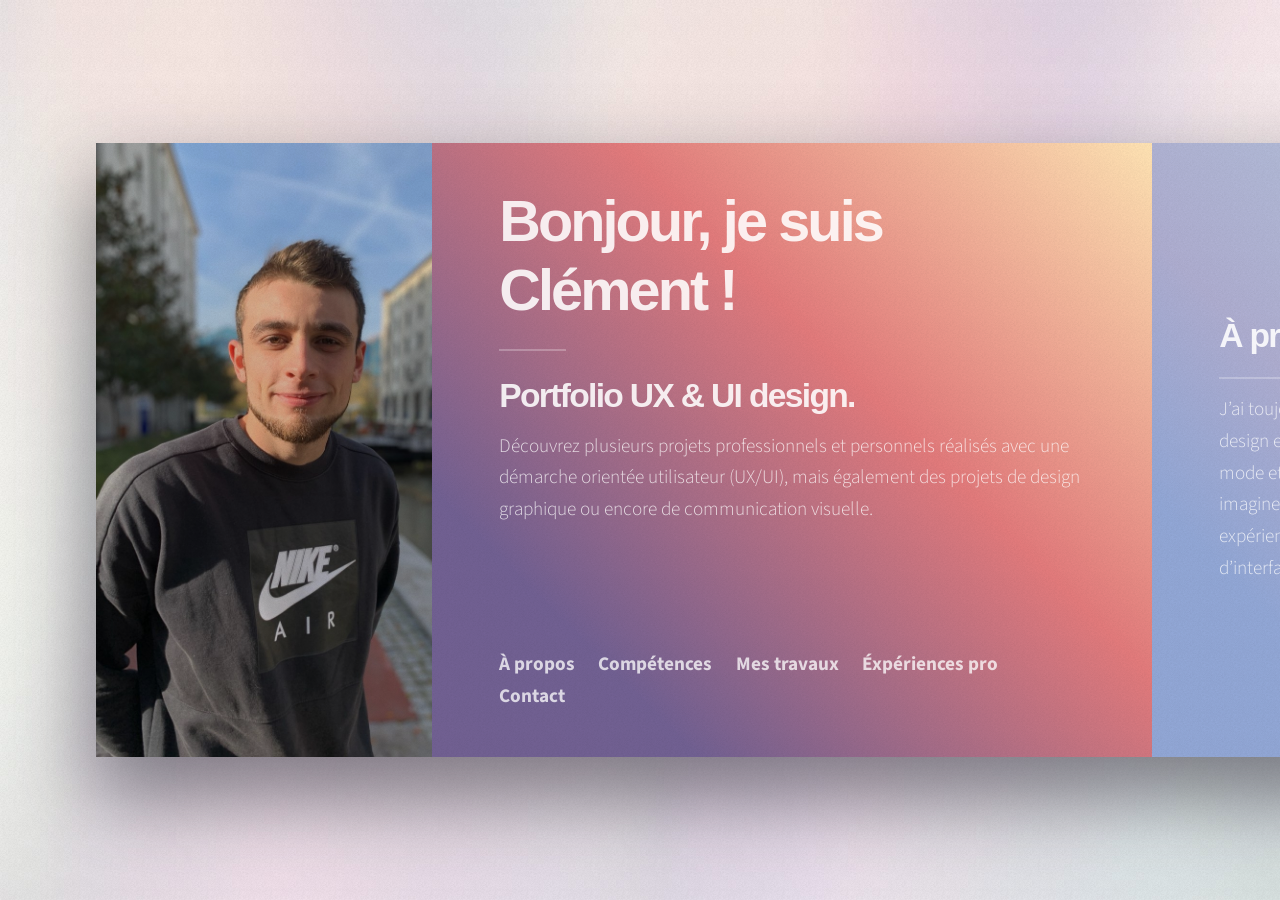
==== commit e00ebec2: "Add files via upload" ====
--- a/Portfolio 50/index.html
+++ b/Portfolio 50/index.html
@@ -11,14 +11,14 @@
 		<meta name="viewport" content="width=device-width, initial-scale=1, user-scalable=no" />
 		<meta name="description" content="Portfolio">
 		<meta name="author" content="Clément Ehmann">
-		<link rel="stylesheet" href="assets/css/main.css" />
+		<link rel="stylesheet" href="assets/css/style.css" />
 		<noscript><link rel="stylesheet" href="assets/css/noscript.css" /></noscript>
 
 		<!-- favicons
 		================================================== -->
-		<link rel="apple-touch-icon" sizes="180x180" href="images/monlogotest2.png">
-		<link rel="icon" type="image/png" sizes="32x32" href="images/monlogotest2.png">
-		<link rel="icon" type="image/png" sizes="16x16" href="images/monlogotest2.png">
+		<link rel="apple-touch-icon" sizes="180x180" href="images/Mon logo Glitch.png">
+		<link rel="icon" type="image/png" sizes="32x32" href="images/Mon logo Glitch.png">
+		<link rel="icon" type="image/png" sizes="16x16" href="images/Mon logo Glitch.png">
 	</head>
 
 	<body class="is-preload">
@@ -30,14 +30,23 @@
 					<div id="wrapper">
 
 						<!-- Panel (Banner) -->
-							<section class="panel banner right">
+							<section class="panel banner right" id="accueil">
 								<div class="content color0 span-3-75">
 									<h1 class="major">Bonjour, je suis<br />
 									Clément !</h1>
-									<p><strong>Portfolio UX & UI design.</strong> <br> Découvrez plusieurs projets professionnels et personnels réalisés avec une démarche orientée utilisateur (UX/UI),
-	                 mais également des projets de design graphique ou encore de communication visuelle.</p>
-									<ul class="actions">
+									<h2>Portfolio UX & UI design.</h2>
+									<p>Découvrez plusieurs projets professionnels et personnels réalisés avec une démarche orientée utilisateur (UX/UI),
+	                 					mais également des projets de design graphique ou encore de communication visuelle.</p>
+							<!--		<ul class="actions">
 										<li><a href="#first" class="button primary color1 circle icon solid fa-angle-right">Next</a></li>
+									</ul> -->
+									<br><br><br>
+									<ul class="icons">
+										<li><a href="#first" class="n">À propos</a></li>
+										<li><a href="#competences" class="">Compétences</a></li>
+										<li><a href="#travaux" class="">Mes travaux</a></li>
+										<li><a href="#experiences" class="">Éxpériences pro</a></li>
+										<li><a href="#contact" class="">Contact</a></li>
 									</ul>
 								</div>
 								<div class="image filtered span-1-75" data-position="25% 25%">
@@ -46,78 +55,120 @@
 							</section>
 
 
-						<!-- Panel -->
-							<section class="panel color1"  id="first">
-								<div class="intro joined">
-									<h2 class="major">À propos de moi</h2>
-									<p>J’ai toujours été passionnée par le design et tout ce qui touche à la mode et à la création.
-									J’aime imaginer et concevoir des expériences émotionnelles à travers d’interfaces agréables et créatives.</p>
-								</div>
-								<div class="inner">
-									<ul class="actions">
-										<li><a href="images/cv.png" class="button primary color2">Mon CV</a></li>
-									</ul>
-								</div>
-							</section>
-
-
-							<!-- Panel -->
-								<section class="panel">
+								<!-- Panel -->
+									<section class="panel" id="first">
+										<div class="intro color3">
+											<h2 class="major">À propos de moi</h2>
+											<p>J’ai toujours été passionné par le design et tout ce qui touche à la mode et à la création.
+											J’aime imaginer et concevoir des expériences émotionnelles à travers d’interfaces agréables et créatives.</p>
+										</div>
+										<div class="gallery">
+											<a href="images/gallery/CV2022.png" class="image filtered span-2-5" data-position="right"><img src="images/gallery/CV2022.png" alt="" /></a>
+										</div>
+									</section>
+
+								<section class="panel color4" id="competences">
+									<div class="intro" style="width: 28rem">
+										<h2 class="major">Mes compétences</h2>
+										<div class="">
+											<h4>Design d'expérience utilisateur</h4>
+											<ul>
+												<li>Analyse et recherche utilisateur.</li>
+												<li>Audit ergonomique.</li>
+												<li>Wireframes & Prototypage.</li>
+											</ul>
+										</div>
+										<div class="">
+											<h4>Design d'interface</h4>
+											<ul>
+												<li>Benchmark UI et moodboard.</li>
+												<li>Création de maquettes graphiques.</li>
+												<li>Design d’interaction.</li>
+											</ul>
+										</div>
+										<div class="">
+											<h4>Graphic Design</h4>
+											<ul>
+												<li>Création de visuels pour les supports de communications,
+													réseaux sociaux, newsletters, supports imprimés, …</li>
+											</ul>
+										</div>
+									</div>
+								</section>
+
+								<section class="panel"  id="travaux">
 									<div class="intro color2">
-										<h2 class="major">Création d'une marque et de son identité visuelle</h2>
-										<p>Pour ce projet, il m'a été demandé de réaliser une application ainsi que sa communication visuelle.
-											Il a fallut créer une charte graphique, des wireframes & maquettes graphiques, des bannières ,affiches, post Instagram, video publicitaire...</p>
+										<h2 class="major">Equisafe - Alternance 2022</h2>
+										<p>Equisafe, l'entreprise dans laquelle j'ai effectué ma troisième année de bachelor m'a demandé d'élaborer une nouvelle identité visuelle pour la marque ainsi que l’UX / UI pour la conception de leur futur site. 
+											J'ai donc réalisé une nouvelle charte graphique, des wireframes puis des maquettes graphiques et le design system. </p>
 									</div>
 									<div class="gallery">
 										<div class="group span-3">
-											<a href="images/gallery/nowevent1.png" class="image filtered span-3" data-position="bottom"><img src="images/gallery/nowevent.png" alt="" /></a>
-											<a href="images/gallery/insta1.png" class="image filtered span-1-5" data-position="center"><img src="images/gallery/insta.png" alt="" /></a>
-											<a href="images/gallery/nowevent3.png" class="image filtered span-1-5" data-position="bottom"><img src="images/gallery/nowevent2.png" alt="" /></a>
-										</div>
+											<a href="images/gallery/Eqs_maquettes.png" class="image filtered span-3" data-position="bottom"><img src="images/gallery/Eqs.png" alt="" /></a>
+											<a href="images/gallery/Eqs_avant&apres.png" class="image filtered span-1-5" data-position="center"><img src="images/gallery/Eqs2.png" alt="" /></a>
+											<a href="images/gallery/Eqs_tests.png" class="image filtered span-1-5" data-position="bottom"><img src="images/gallery/Eqs4.png" alt="" /></a>
+										</div>
+									</div>
 								</section>
 
 								<!-- Panel -->
 									<section class="panel">
 										<div class="intro color1">
-											<h2 class="major">Affiche publicitaire & Posts Facebook</h2>
-											<p>Il sagit ici d'une affiche pour un spectacle de danse fictif. Il m'avait été demander de respecter certains critères comme la taille de l'affiche,
-												la présence de certains éléments de texte ainsi qu'une version mockup. Jai utilisé le logiciel Illustrator pour créer cette affiche.</p>
-												<p>Retrouvez également deux publications Facebook réalisées pour une campagne publicitaire de la Macif.</p>
+											<h2 class="major">Création d'une marque et de son identité visuelle</h2>
+											<p>Pour ce projet, il m'a été demandé de réaliser une application ainsi que sa communication visuelle.
+												Il a fallu créer une charte graphique, des wireframes & maquettes graphiques, des bannières ,affiches, posts & stories Instagram, <a href="https://youtu.be/6Y6PfPJpHvg">video publicitaire</a>...</p>
+										</div>
+										<div class="gallery">
+											<div class="group span-3">
+												<a href="images/gallery/nowevent1.png" class="image filtered span-3" data-position="bottom"><img src="images/gallery/nowevent.png" alt="" /></a>
+												<a href="images/gallery/insta1.png" class="image filtered span-1-5" data-position="center"><img src="images/gallery/insta.png" alt="" /></a>
+												<a href="images/gallery/nowevent3.png" class="image filtered span-1-5" data-position="bottom"><img src="images/gallery/nowevent2.png" alt="" /></a>
+											</div>
+								</section>
+
+								<!-- Panel -->
+									<section class="panel">
+										<div class="intro color0">
+											<h2 class="major">Communication visuelle</h2>
+											<p>Il sagit ici d'une affiche pour un spectacle de danse que j'ai réalisé pour un projet étudiant. Il m'avait été demandé de respecter certains critères comme la taille de l'affiche et
+												la présence de certains éléments de texte. Jai utilisé le logiciel Illustrator pour créer cette affiche. <br>
+												Retrouvez également deux publications Facebook réalisées pour une campagne publicitaire de la Macif ainsi que deux affiches type kakemono.</p>
 										</div>
 										<div class="gallery">
 											<a href="images/gallery/affiche1.png" class="image filtered span-2-5" data-position="top"><img src="images/gallery/affiche.png" alt="" /></a>
 											<div class="group span-3-4">
-												<a href="images/gallery/fb1.png" class="image filtered span-2-5" data-position="top"><img src="images/gallery/fb.png" alt="" /></a>
-												<a href="images/gallery/fb3.png" class="image filtered span-2-5" data-position="bottom"><img src="images/gallery/fb2.png" alt="" /></a>
-											</div>
+												<a href="images/gallery/fb1.png" class="image filtered span-3-5" data-position="top"><img src="images/gallery/fb.png" alt="" /></a>
+												<a href="images/gallery/fb3.png" class="image filtered span-3-5" data-position="bottom"><img src="images/gallery/fb2.png" alt="" /></a>
+											</div>
+											<a href="images/gallery/Kakemono1.png" class="image filtered span-2-4" data-position="top"><img src="images/gallery/kakemono.png" alt="" /></a>
 										</div>
 									</section>
 
 							<!-- Panel -->
-								<section class="panel">
-									<div class="intro color3">
-										<h2 class="major">Création d'une marque et de son identité visuelle</h2>
-										<p>Pour ce projet, il m'a été demandé de réaliser une application ainsi que sa communication visuelle.
-											Il a fallut créer une charte graphique, des wireframes & maquettes graphiques, des bannières, affiches, post Instagram, video publicitaire...</p>
-									</div>
-									<div class="gallery">
-										<div class="group span-3">
-											<a href="images/gallery/beorganic1.png" class="image filtered span-3" data-position="bottom"><img src="images/gallery/beorganic.png" alt="" /></a>
-											<a href="images/gallery/beorganic3.png" class="image filtered span-1-5" data-position="center"><img src="images/gallery/beorganic2.png" alt="" /></a>
-											<a href="images/gallery/beorganic5.png" class="image filtered span-1-5" data-position="bottom"><img src="images/gallery/beorganic4.png" alt="" /></a>
-										</div>
-									</div>
-								</section>
-
 								<!-- Panel -->
 									<section class="panel">
-										<div class="intro color4">
+										<div class="intro color2">
 											<h2 class="major">Illustration vectorielle</h2>
 											<p>Retrouvez ici une de mes créations réalisée avec le logiciel Illustrator.
 												Elle a été faite à partir d'une photo sur laquelle j'ai d'abord réalisé les tracés, puis mis les couleurs pour enfin y ajouter les ombres.</p>
 										</div>
 										<div class="gallery">
 											<a href="images/gallery/avatar1.png" class="image filtered span-3-5" data-position="right"><img src="images/gallery/avatar.png" alt="" /></a>
+										</div>
+									</section>
+
+									<section class="panel">
+										<div class="intro color4">
+											<h2 class="major">Motion design</h2>
+											<p>Retrouvez ici un logo que j'ai créé en reprennant mes innitiales "C" et "E", ainsi que son annimation avec un effet "Glitch". Le logo a été réalisé 
+												sur Illustrator et l'annimation sur after effect. La deuxième annimation a été réalisée dans le cadre d'un projet étudiant et représente l'école "My digital school".
+											</p>
+										</div>
+										<div class="gallery">
+											<div class="group span-3-4">
+												<a href="images/gallery/Mon_logo_glitch-min.gif" class="image filtered span-3-5" data-position="top"><img src="images/gallery/Mon_logo_glitch-min.gif" alt="" /></a>
+												<a href="images/gallery/annim_mds-min.gif" class="image filtered span-3-5" data-position="bottom"><img src="images/gallery/annim_mds-min.gif" alt="" /></a>
+											</div>
 										</div>
 									</section>
 
@@ -130,18 +181,53 @@
 											<div class="gallery">
 												<a href="images/gallery/canette1.png" class="image filtered span-2-5" data-position="right"><img src="images/gallery/canette.png" alt="" /></a>
 												<div class="group span-3-4">
-													<a href="images/gallery/canette3.png" class="image filtered span-2-5" data-position="top"><img src="images/gallery/canette2.png" alt="" /></a>
-													<a href="images/gallery/canette5.png" class="image filtered span-2-5" data-position="bottom"><img src="images/gallery/canette4.png" alt="" /></a>
+													<a href="images/gallery/canette3.png" class="image filtered span-3-5" data-position="top"><img src="images/gallery/canette2.png" alt="" /></a>
+													<a href="images/gallery/canette5.png" class="image filtered span-3-5" data-position="bottom"><img src="images/gallery/canette4.png" alt="" /></a>
 												</div>
 											</div>
 										</section>
 
+										<section class="panel color3" id="experiences">
+											<div class="intro" style="width: 32rem">
+												<h2 class="major">Éxpériences pro</h2>
+												<div class="">
+													<h4>UX / UI designer (alternance) - Equisafe (2022)</h4>
+													<ul>
+														<li>Élaboration de la nouvelle identité visuelle de la marque.</li>
+														<li>Réalisation de l’UX / UI pour le nouveau site (Charte graphique, Wireframes, maquettes, design system...).</li>
+														<li>Conception de nouveaux visuels et illustrations pour les réseaux sociaux et futur site internet.</li>
+														<li>Réaliser, tester et déployer des templates (newsletter, brochures, rapports d’activité, documents internes…).</li>
+													</ul>
+												</div>
+												<div class="">
+													<h4>UX / UI designer (stage) - Vaeneo (2020)</h4>
+													<ul>
+														<li>Création de wireframes, maquettes, vignettes, posts
+															Instagram dans le respect de la charte graphique.</li>
+													</ul>
+												</div>
+											</div>
+											<div class="intro padding" style="width: 32rem">
+												<div class="">
+													<h4>Web designer (stage) - Revue Banque (2021)</h4>
+													<ul>
+														<li>Promotion visuelle online : campagnes e-marketing
+															de prospection et de fidélisation, sur les
+															newsletters et emailings (mises à jour, propositions
+															graphiques, conception, élaboration).</li>
+														<li>Mise à jour du site : bannières, vidéos, Wordpress…
+															Utilisation de l'outil Cabestan (plateforme de
+															diffusion) pour la programmation des campagnes.</li>
+													</ul>
+												</div>
+											</div>
+										</section>
 
 						<!-- Panel -->
-							<section class="panel color4-alt">
+							<section class="panel color4-alt" id="contact">
 								<div class="intro color4">
 									<h2 class="major">Contact</h2>
-									<p>Vous êtes interssé par mon profil ? <br>Vous avez une question ? <br>N'hésitez pas à m'envoyer un message !</p>
+									<p>Vous êtes interssé par mon profil ? <br>Vous avez une question ? <br>N'hésitez pas à me contacter !</p>
 								</div>
 								<div class="inner columns divided">
 									<div class="span-3-25">
@@ -160,9 +246,12 @@
 									<div class="span-1-5">
 										<ul class="contact-icons color1">
 											<li class="icon brands fa-linkedin"><a href="https://www.linkedin.com/in/clement-ehmann/">Mon Linkedin</a></li>
-											<li class="icon brands fa-github"><a href="#">Mon Gigthub</a></li>
-										</ul>
-									</div>
+											<li class="icon brands fa-github"><a href="clementehmann.github.io">Mon Gigthub</a></li>
+										</ul>
+									</div><br><br>
+									<ul class="actions">
+										<li><a href="#accueil" class="button primary color1 circle icon solid fa-angle-left">accueil</a></li>
+									</ul>
 								</div>
 							</section>
 
@@ -436,7 +525,7 @@
 							</section>
 
 						<!-- Copyright -->
-							<div class="copyright">&copy; Clément Ehmann: <a href="clementehmann.github.iot">Portfolio</a>.</div>
+							<div class="copyright">&copy; Clément Ehmann: <a href="clementehmann.github.io">Portfolio</a>.</div>
 
 					</div>
 
--- a/Portfolio 50/assets/css/style.css
+++ b/Portfolio 50/assets/css/style.css
@@ -0,0 +1,3706 @@
+@import url(fontawesome-all.min.css);
+@import url("https://fonts.googleapis.com/css?family=Source+Sans+Pro:300,400,300i,400i");
+
+/*
+	Ethereal by HTML5 UP
+	html5up.net | @ajlkn
+	Free for personal and commercial use under the CCA 3.0 license (html5up.net/license)
+*/
+
+html, body, div, span, applet, object,
+iframe, h1, h2, h3, h4, h5, h6, p, blockquote,
+pre, a, abbr, acronym, address, big, cite,
+code, del, dfn, em, img, ins, kbd, q, s, samp,
+small, strike, strong, sub, sup, tt, var, b,
+u, i, center, dl, dt, dd, ol, ul, li, fieldset,
+form, label, legend, table, caption, tbody,
+tfoot, thead, tr, th, td, article, aside,
+canvas, details, embed, figure, figcaption,
+footer, header, hgroup, menu, nav, output, ruby,
+section, summary, time, mark, audio, video {
+	margin: 0;
+	padding: 0;
+	border: 0;
+	font-size: 100%;
+	font: inherit;
+	vertical-align: baseline;}
+
+article, aside, details, figcaption, figure,
+footer, header, hgroup, menu, nav, section {
+	display: block;}
+
+body {
+	line-height: 1;
+}
+
+ol, ul {
+	list-style: none;
+}
+
+blockquote, q {
+	quotes: none;
+}
+
+	blockquote:before, blockquote:after, q:before, q:after {
+		content: '';
+		content: none;
+	}
+
+table {
+	border-collapse: collapse;
+	border-spacing: 0;
+}
+
+body {
+	-webkit-text-size-adjust: none;
+}
+
+mark {
+	background-color: transparent;
+	color: inherit;
+}
+
+input::-moz-focus-inner {
+	border: 0;
+	padding: 0;
+}
+
+input, select, textarea {
+	-moz-appearance: none;
+	-webkit-appearance: none;
+	-ms-appearance: none;
+	appearance: none;
+}
+
+/* ------------------------------------- Ajout ----------------------------------------------------------------------------- */
+
+.padding {
+	margin-bottom: 55px;
+}
+
+
+/* Page */
+
+	@-moz-keyframes load-spinner {
+		0% {
+			-moz-transform: rotate(0deg);
+			-webkit-transform: rotate(0deg);
+			-ms-transform: rotate(0deg);
+			transform: rotate(0deg);
+		}
+
+		100% {
+			-moz-transform: rotate(360deg);
+			-webkit-transform: rotate(360deg);
+			-ms-transform: rotate(360deg);
+			transform: rotate(360deg);
+		}
+	}
+
+	@-webkit-keyframes load-spinner {
+		0% {
+			-moz-transform: rotate(0deg);
+			-webkit-transform: rotate(0deg);
+			-ms-transform: rotate(0deg);
+			transform: rotate(0deg);
+		}
+
+		100% {
+			-moz-transform: rotate(360deg);
+			-webkit-transform: rotate(360deg);
+			-ms-transform: rotate(360deg);
+			transform: rotate(360deg);
+		}
+	}
+
+	@-ms-keyframes load-spinner {
+		0% {
+			-moz-transform: rotate(0deg);
+			-webkit-transform: rotate(0deg);
+			-ms-transform: rotate(0deg);
+			transform: rotate(0deg);
+		}
+
+		100% {
+			-moz-transform: rotate(360deg);
+			-webkit-transform: rotate(360deg);
+			-ms-transform: rotate(360deg);
+			transform: rotate(360deg);
+		}
+	}
+
+	@keyframes load-spinner {
+		0% {
+			-moz-transform: rotate(0deg);
+			-webkit-transform: rotate(0deg);
+			-ms-transform: rotate(0deg);
+			transform: rotate(0deg);
+		}
+
+		100% {
+			-moz-transform: rotate(360deg);
+			-webkit-transform: rotate(360deg);
+			-ms-transform: rotate(360deg);
+			transform: rotate(360deg);
+		}
+	}
+
+	@-ms-viewport {
+		width: device-width;
+	}
+
+	html {
+		width: 100%;
+		height: 100%;
+	}
+
+	html {
+		box-sizing: border-box;
+	}
+
+	*, *:before, *:after {
+		box-sizing: inherit;
+	}
+
+	body {
+		display: -moz-flex;
+		display: -webkit-flex;
+		display: -ms-flex;
+		display: flex;
+		-moz-align-items: center;
+		-webkit-align-items: center;
+		-ms-align-items: center;
+		align-items: center;
+		-moz-justify-content: -moz-flex-start;
+		-webkit-justify-content: -webkit-flex-start;
+		-ms-justify-content: -ms-flex-start;
+		justify-content: flex-start;
+		-ms-overflow-style: scrollbar;
+		width: 100%;
+		height: 100%;
+		min-height: 30rem;
+		overflow: hidden;
+	}
+
+		body:before {
+			-moz-animation: load-spinner 1s infinite linear;
+			-webkit-animation: load-spinner 1s infinite linear;
+			-ms-animation: load-spinner 1s infinite linear;
+			animation: load-spinner 1s infinite linear;
+			-moz-transition: opacity 0.25s ease;
+			-webkit-transition: opacity 0.25s ease;
+			-ms-transition: opacity 0.25s ease;
+			transition: opacity 0.25s ease;
+			-moz-transition-delay: 0s;
+			-webkit-transition-delay: 0s;
+			-ms-transition-delay: 0s;
+			transition-delay: 0s;
+			pointer-events: none;
+			content: '';
+			display: block;
+			position: absolute;
+			top: 50%;
+			left: 50%;
+			width: 4rem;
+			height: 4rem;
+			margin: -2rem 0 0 -2rem;
+			background-image: url("data:image/svg+xml;charset=utf8,%3Csvg xmlns='http://www.w3.org/2000/svg' xmlns:xlink='http://www.w3.org/1999/xlink' width='96px' height='96px' viewBox='0 0 96 96' zoomAndPan='disable'%3E%3Cstyle%3Ecircle %7Bfill: transparent%3B stroke: %232e2b37%3B stroke-width: 1.5px%3B %7D%3C/style%3E%3Cdefs%3E%3CclipPath id='corner'%3E%3Cpolygon points='0,0 48,0 48,48 96,48 96,96 0,96' /%3E%3C/clipPath%3E%3C/defs%3E%3Cg clip-path='url(%23corner)'%3E%3Ccircle cx='48' cy='48' r='32'/%3E%3C/g%3E%3C/svg%3E");
+			background-position: center;
+			background-repeat: no-repeat;
+			background-size: 4rem;
+			opacity: 0;
+		}
+
+		body:after {
+			pointer-events: none;
+			content: '';
+			display: block;
+			position: fixed;
+			top: 0;
+			left: 0;
+			width: 100%;
+			height: 100%;
+			z-index: -1;
+			background-attachment: fixed;
+			background-color: #e1e6e1;
+			background-image: url("../../images/overlay.png"), url("../../images/bg.jpg");
+			background-repeat: repeat, repeat-x;
+			background-size: 128px 128px, cover;
+		}
+
+		body.is-preload *, body.is-preload *:before, body.is-preload *:after {
+			-moz-animation: none !important;
+			-webkit-animation: none !important;
+			-ms-animation: none !important;
+			animation: none !important;
+			-moz-transition: none !important;
+			-webkit-transition: none !important;
+			-ms-transition: none !important;
+			transition: none !important;
+		}
+
+		body.is-preload:before {
+			-moz-transition: opacity 1s ease;
+			-webkit-transition: opacity 1s ease;
+			-ms-transition: opacity 1s ease;
+			transition: opacity 1s ease;
+			-moz-transition-delay: 0.75s;
+			-webkit-transition-delay: 0.75s;
+			-ms-transition-delay: 0.75s;
+			transition-delay: 0.75s;
+			opacity: 0.25;
+		}
+
+	@media screen and (max-width: 736px) {
+
+		html {
+			height: auto;
+		}
+
+		body {
+			height: auto;
+			overflow-x: hidden;
+			overflow-y: auto;
+		}
+
+	}
+
+	@media screen and (max-width: 480px) {
+
+		html, body {
+			min-width: 320px;
+		}
+
+	}
+
+/* Typography */
+
+	html {
+		font-size: 18pt;
+		font-size: 1vmax;
+	}
+
+		@media screen and (max-width: 1680px) {
+
+			html {
+				font-size: 12pt;
+				font-size: 1.1vmax;
+			}
+
+		}
+
+		@media screen and (max-width: 1280px) {
+
+			html {
+				font-size: 11pt;
+				font-size: 1.5vmax;
+			}
+
+		}
+
+	body, input, select, textarea {
+		color: rgba(255, 255, 255, 0.75);
+		font-family: "Source Sans Pro", Helvetica, sans-serif;
+		font-size: 1rem;
+		font-weight: 300;
+		line-height: 1.65;
+	}
+/**
+	a {
+		-moz-transition: color 0.2s ease-in-out, border-bottom-color 0.2s ease-in-out;
+		-webkit-transition: color 0.2s ease-in-out, border-bottom-color 0.2s ease-in-out;
+		-ms-transition: color 0.2s ease-in-out, border-bottom-color 0.2s ease-in-out;
+		transition: color 0.2s ease-in-out, border-bottom-color 0.2s ease-in-out;
+		color: inherit;
+		border-bottom: dotted 1px;
+		text-decoration: none;
+	}***/
+
+	a {
+		-moz-transition: color 0.2s ease-in-out, border-bottom-color 0.2s ease-in-out;
+		-webkit-transition: color 0.2s ease-in-out, border-bottom-color 0.2s ease-in-out;
+		-ms-transition: color 0.2s ease-in-out, border-bottom-color 0.2s ease-in-out;
+		transition: color 0.2s ease-in-out, border-bottom-color 0.2s ease-in-out;
+		color: inherit;
+		text-decoration: none;
+		font-weight: bold;
+	}
+
+		a:hover {
+			border-bottom-color: transparent;
+			color: #ffe4b4;
+		}
+
+	strong, b {
+		color: rgba(255, 255, 255, 0.875);
+		font-weight: 400;
+	}
+
+	em, i {
+		font-style: italic;
+	}
+
+	p {
+		margin: 0 0 1.5rem 0;
+	}
+
+		body.is-ie p {
+			width: 100%;
+		}
+
+	h1, h2, h3, h4, h5, h6 {
+		color: rgba(255, 255, 255, 0.875);
+		font-family: Arial, Helvetica, sans-serif;
+		font-weight: 700;
+		line-height: 1.3;
+		margin: 0 0 0.75rem 0;
+		letter-spacing: -0.05em;
+	}
+
+		h1 a, h2 a, h3 a, h4 a, h5 a, h6 a {
+			color: inherit;
+			text-decoration: none;
+		}
+
+	h1.major, h2.major, h3.major {
+		position: relative;
+	}
+
+		h1.major:after, h2.major:after, h3.major:after {
+			content: '';
+			position: absolute;
+			left: 0;
+			width: 3.5rem;
+			height: 0.1rem;
+			background-color: rgba(255, 255, 255, 0.25);
+		}
+
+	h1 {
+		font-size: 3rem;
+		line-height: 1.2;
+	}
+
+		h1.major {
+			margin: 0 0 2.625rem 0;
+		}
+
+			h1.major:after {
+				bottom: -1.325rem;
+			}
+
+	h2 {
+		font-size: 1.75rem;
+		line-height: 1.2;
+	}
+
+		h2.major {
+			margin: 0 0 1.9875rem 0;
+		}
+
+			h2.major:after {
+				bottom: -1.2rem;
+			}
+
+	h3 {
+		font-size: 1.325rem;
+	}
+
+		h3.major {
+			margin: 0 0 1.875rem 0;
+		}
+
+			h3.major:after {
+				bottom: -0.75rem;
+			}
+
+	h4 {
+		font-size: 1rem;
+	}
+
+	h5 {
+		font-size: 0.9rem;
+	}
+
+	h6 {
+		font-size: 0.7rem;
+	}
+
+	sub {
+		font-size: 0.8rem;
+		position: relative;
+		top: 0.5rem;
+	}
+
+	sup {
+		font-size: 0.8rem;
+		position: relative;
+		top: -0.5rem;
+	}
+
+	blockquote {
+		border-left: solid 0.25rem rgba(255, 255, 255, 0.25);
+		font-style: italic;
+		margin: 0 0 1.5rem 0;
+		padding: 0.375rem 0 0.375rem 1.5rem;
+	}
+
+	code {
+		background: rgba(255, 255, 255, 0.075);
+		border-radius: 0.25rem;
+		font-family: "Courier New", monospace;
+		font-size: 0.8rem;
+		margin: 0 0.25rem;
+		padding: 0.25rem 0.65rem;
+	}
+
+	pre {
+		-webkit-overflow-scrolling: touch;
+		font-family: "Courier New", monospace;
+		font-size: 0.8rem;
+		margin: 0 0 1.5rem 0;
+		white-space: pre-wrap;
+	}
+
+		pre code {
+			display: block;
+			line-height: 1.625;
+			padding: 1rem 1.5rem;
+			overflow-x: auto;
+			margin: 0;
+		}
+
+	hr {
+		border: 0;
+		border-bottom: solid 2px rgba(255, 255, 255, 0.25);
+		margin: 1.875rem 0;
+	}
+
+	.align-left {
+		text-align: left;
+	}
+
+	.align-center {
+		text-align: center;
+	}
+
+	.align-right {
+		text-align: right;
+	}
+
+	@media screen and (max-width: 736px) {
+
+		html {
+			font-size: 12pt;
+		}
+
+		h1 {
+			font-size: 2.25rem;
+			line-height: 1.2;
+		}
+
+			h1.major {
+				margin: 0 0 2.625rem 0;
+			}
+
+				h1.major:after {
+					bottom: -1.325rem;
+				}
+
+		h2 {
+			font-size: 1.5rem;
+			line-height: 1.2;
+		}
+
+			h2.major {
+				margin: 0 0 1.9875rem 0;
+			}
+
+				h2.major:after {
+					bottom: -1.2rem;
+				}
+
+		h3 {
+			font-size: 1rem;
+		}
+
+			h3.major {
+				margin: 0 0 1.875rem 0;
+			}
+
+				h3.major:after {
+					bottom: -0.75rem;
+				}
+
+		h4 {
+			font-size: 1rem;
+		}
+
+		h5 {
+			font-size: 0.9rem;
+		}
+
+		h6 {
+			font-size: 0.7rem;
+		}
+
+		h1 br, h2 br, h3 br, h4 br, h5 br, h6 br {
+			display: none;
+		}
+
+	}
+
+	@media screen and (max-width: 360px) {
+
+		html {
+			font-size: 11pt;
+		}
+
+	}
+
+/* Form */
+
+	form {
+		margin: 0 0 1.5rem 0;
+	}
+
+		form > :last-child {
+			margin-bottom: 0;
+		}
+
+		form > .fields {
+			display: -moz-flex;
+			display: -webkit-flex;
+			display: -ms-flex;
+			display: flex;
+			-moz-flex-wrap: wrap;
+			-webkit-flex-wrap: wrap;
+			-ms-flex-wrap: wrap;
+			flex-wrap: wrap;
+			width: calc(100% + 3rem);
+			margin: -1.5rem 0 1.5rem -1.5rem;
+		}
+
+			form > .fields > .field {
+				-moz-flex-grow: 0;
+				-webkit-flex-grow: 0;
+				-ms-flex-grow: 0;
+				flex-grow: 0;
+				-moz-flex-shrink: 0;
+				-webkit-flex-shrink: 0;
+				-ms-flex-shrink: 0;
+				flex-shrink: 0;
+				padding: 1.5rem 0 0 1.5rem;
+				width: calc(100% - 1.5rem);
+			}
+
+				form > .fields > .field.half {
+					width: calc(50% - 0.75rem);
+				}
+
+				form > .fields > .field.third {
+					width: calc(100%/3 - 0.5rem);
+				}
+
+				form > .fields > .field.quarter {
+					width: calc(25% - 0.375rem);
+				}
+
+		@media screen and (max-width: 736px) {
+
+			form > .fields {
+				width: calc(100% + 2.25rem);
+				margin: -1.125rem 0 1.5rem -1.125rem;
+			}
+
+				form > .fields > .field {
+					padding: 1.125rem 0 0 1.125rem;
+					width: calc(100% - 1.125rem);
+				}
+
+					form > .fields > .field.half {
+						width: calc(100% - 1.125rem);
+					}
+
+					form > .fields > .field.third {
+						width: calc(100% - 1.125rem);
+					}
+
+					form > .fields > .field.quarter {
+						width: calc(100% - 1.125rem);
+					}
+
+		}
+
+	label {
+		color: rgba(255, 255, 255, 0.875);
+		display: block;
+		font-family: Arial, Helvetica, sans-serif;
+		font-size: 0.8rem;
+		font-weight: 700;
+		margin: 0 0 0.4875rem 0;
+	}
+
+	input[type="text"],
+	input[type="password"],
+	input[type="email"],
+	input[type="tel"],
+	select,
+	textarea {
+		-moz-appearance: none;
+		-webkit-appearance: none;
+		-ms-appearance: none;
+		appearance: none;
+		background: transparent;
+		border: solid 2px rgba(255, 255, 255, 0.25);
+		border-radius: 0.25rem;
+		color: inherit;
+		display: block;
+		outline: 0;
+		padding: 0 0.75rem;
+		text-decoration: none;
+		width: 100%;
+	}
+
+		input[type="text"]:invalid,
+		input[type="password"]:invalid,
+		input[type="email"]:invalid,
+		input[type="tel"]:invalid,
+		select:invalid,
+		textarea:invalid {
+			box-shadow: none;
+		}
+
+		input[type="text"]:focus,
+		input[type="password"]:focus,
+		input[type="email"]:focus,
+		input[type="tel"]:focus,
+		select:focus,
+		textarea:focus {
+			border-color: #ffe4b4;
+		}
+
+	option {
+		background-color: rgba(255, 255, 255, 0.875);
+		color: #2e2b37;
+	}
+
+	select {
+		background-image: url("data:image/svg+xml;charset=utf8,%3Csvg xmlns='http://www.w3.org/2000/svg' width='40' height='40' preserveAspectRatio='none' viewBox='0 0 40 40'%3E%3Cpath d='M9.4,12.3l10.4,10.4l10.4-10.4c0.2-0.2,0.5-0.4,0.9-0.4c0.3,0,0.6,0.1,0.9,0.4l3.3,3.3c0.2,0.2,0.4,0.5,0.4,0.9 c0,0.4-0.1,0.6-0.4,0.9L20.7,31.9c-0.2,0.2-0.5,0.4-0.9,0.4c-0.3,0-0.6-0.1-0.9-0.4L4.3,17.3c-0.2-0.2-0.4-0.5-0.4-0.9 c0-0.4,0.1-0.6,0.4-0.9l3.3-3.3c0.2-0.2,0.5-0.4,0.9-0.4S9.1,12.1,9.4,12.3z' fill='rgba(255, 255, 255, 0.25)' /%3E%3C/svg%3E");
+		background-size: 1.25rem;
+		background-repeat: no-repeat;
+		background-position: calc(100% - 1rem) center;
+		height: 2.5rem;
+		padding-right: 2.5rem;
+		text-overflow: ellipsis;
+	}
+
+		select option {
+			color: rgba(255, 255, 255, 0.875);
+			background: #2e2b37;
+		}
+
+		select:focus::-ms-value {
+			background-color: transparent;
+		}
+
+		select::-ms-expand {
+			display: none;
+		}
+
+	input[type="text"],
+	input[type="password"],
+	input[type="email"],
+	select {
+		height: 2.5rem;
+	}
+
+	textarea {
+		padding: 0.75rem 1rem;
+	}
+
+	input[type="checkbox"],
+	input[type="radio"] {
+		-moz-appearance: none;
+		-webkit-appearance: none;
+		-ms-appearance: none;
+		appearance: none;
+		display: block;
+		float: left;
+		margin-right: -2rem;
+		opacity: 0;
+		width: 1rem;
+		z-index: -1;
+	}
+
+		input[type="checkbox"] + label,
+		input[type="radio"] + label {
+			text-decoration: none;
+			position: relative;
+			color: rgba(255, 255, 255, 0.75);
+			cursor: pointer;
+			display: inline-block;
+			font-size: 1rem;
+			font-weight: 300;
+			margin-bottom: 0;
+			padding-left: 2.5rem;
+			padding-right: 1rem;
+		}
+
+			input[type="checkbox"] + label:before,
+			input[type="radio"] + label:before {
+				-moz-osx-font-smoothing: grayscale;
+				-webkit-font-smoothing: antialiased;
+				display: inline-block;
+				font-style: normal;
+				font-variant: normal;
+				text-rendering: auto;
+				line-height: 1;
+				text-transform: none !important;
+				font-family: 'Font Awesome 5 Free';
+				font-weight: 900;
+			}
+
+			input[type="checkbox"] + label:before,
+			input[type="radio"] + label:before {
+				content: '';
+				display: inline-block;
+				font-size: 0.8rem;
+				position: absolute;
+				top: 0;
+				left: 0;
+				width: 1.6875rem;
+				height: 1.6875rem;
+				line-height: 1.6875rem;
+				background: rgba(255, 255, 255, 0.075);
+				border: solid 1px rgba(255, 255, 255, 0.25);
+				border-radius: 0.25rem;
+				color: #2e2b37;
+				text-align: center;
+			}
+
+				body.is-ie input[type="checkbox"] + label:before, body.is-ie
+				input[type="radio"] + label:before {
+					line-height: 1.5;
+				}
+
+		input[type="checkbox"]:checked + label:before,
+		input[type="radio"]:checked + label:before {
+			content: '\f00c';
+			background: rgba(255, 255, 255, 0.875);
+			border-color: rgba(255, 255, 255, 0.875);
+		}
+
+		input[type="checkbox"]:focus + label:before,
+		input[type="radio"]:focus + label:before {
+			border-color: #ffe4b4;
+			box-shadow: 0 0 0 1px #ffe4b4;
+		}
+
+		input[type="checkbox"]:focus:checked + label:before,
+		input[type="radio"]:focus:checked + label:before {
+			background: #ffe4b4;
+		}
+
+		input[type="checkbox"].color1 + label:before,
+		input[type="radio"].color1 + label:before {
+			color: #726193;
+		}
+
+		input[type="checkbox"].color2 + label:before,
+		input[type="radio"].color2 + label:before {
+			color: #e37b7c;
+		}
+
+		input[type="checkbox"].color3 + label:before,
+		input[type="radio"].color3 + label:before {
+			color: #9dbfed;
+		}
+
+		input[type="checkbox"].color4 + label:before,
+		input[type="radio"].color4 + label:before {
+			color: #353865;
+		}
+
+	input[type="checkbox"] + label:before {
+		border-radius: 0.25rem;
+	}
+
+	input[type="radio"] + label:before {
+		border-radius: 100%;
+	}
+
+	::-webkit-input-placeholder {
+		color: rgba(255, 255, 255, 0.5) !important;
+		opacity: 1.0;
+	}
+
+	:-moz-placeholder {
+		color: rgba(255, 255, 255, 0.5) !important;
+		opacity: 1.0;
+	}
+
+	::-moz-placeholder {
+		color: rgba(255, 255, 255, 0.5) !important;
+		opacity: 1.0;
+	}
+
+	:-ms-input-placeholder {
+		color: rgba(255, 255, 255, 0.5) !important;
+		opacity: 1.0;
+	}
+
+/* Icon */
+
+	.icon {
+		text-decoration: none;
+		position: relative;
+		border-bottom: none;
+	}
+
+		.icon:before {
+			-moz-osx-font-smoothing: grayscale;
+			-webkit-font-smoothing: antialiased;
+			display: inline-block;
+			font-style: normal;
+			font-variant: normal;
+			text-rendering: auto;
+			line-height: 1;
+			text-transform: none !important;
+			font-family: 'Font Awesome 5 Free';
+			font-weight: 400;
+		}
+
+		.icon > .label {
+			display: none;
+		}
+
+		.icon:before {
+			line-height: inherit;
+		}
+
+		.icon.solid:before {
+			font-weight: 900;
+		}
+
+		.icon.brands:before {
+			font-family: 'Font Awesome 5 Brands';
+		}
+
+/* Image */
+
+	.image {
+		display: inline-block;
+		position: relative;
+		border: 0;
+	}
+
+		.image.filtered:after {
+			background-image: url("../../images/overlay.png"), linear-gradient(45deg, rgb(0 0 0 / 13%) 25%, rgb(0 0 0 / 18%) 50%, rgb(0 0 0 / 13%));
+			background-size: 128px 128px, auto;
+			pointer-events: none;
+			content: '';
+			position: absolute;
+			top: 0;
+			left: 0;
+			width: 100%;
+			height: 100%;
+			opacity: 1;
+			z-index: 1;
+		}
+
+		.image.filtered.tinted:after {
+			background-image: url("../../images/overlay.png"), linear-gradient(45deg, rgba(114, 97, 147, 0.25) 25%, rgba(227, 123, 124, 0.25) 50%, rgba(255, 228, 180, 0.25)), linear-gradient(0deg, rgba(0, 0, 0, 0.125), rgba(0, 0, 0, 0.125));
+			background-size: 128px 128px, auto, auto;
+		}
+
+		.image[data-position] img {
+			-moz-object-fit: cover;
+			-webkit-object-fit: cover;
+			-ms-object-fit: cover;
+			object-fit: cover;
+			display: block;
+			position: absolute;
+			top: 0;
+			left: 0;
+			width: 100%;
+			height: 100%;
+		}
+
+		.image[data-position="top left"] img {
+			-moz-object-position: top left;
+			-webkit-object-position: top left;
+			-ms-object-position: top left;
+			object-position: top left;
+		}
+
+		.image[data-position="top"] img {
+			-moz-object-position: top;
+			-webkit-object-position: top;
+			-ms-object-position: top;
+			object-position: top;
+		}
+
+		.image[data-position="top right"] img {
+			-moz-object-position: top right;
+			-webkit-object-position: top right;
+			-ms-object-position: top right;
+			object-position: top right;
+		}
+
+		.image[data-position="right"] img {
+			-moz-object-position: right;
+			-webkit-object-position: right;
+			-ms-object-position: right;
+			object-position: right;
+		}
+
+		.image[data-position="bottom right"] img {
+			-moz-object-position: bottom right;
+			-webkit-object-position: bottom right;
+			-ms-object-position: bottom right;
+			object-position: bottom right;
+		}
+
+		.image[data-position="bottom"] img {
+			-moz-object-position: bottom;
+			-webkit-object-position: bottom;
+			-ms-object-position: bottom;
+			object-position: bottom;
+		}
+
+		.image[data-position="bottom left"] img {
+			-moz-object-position: bottom left;
+			-webkit-object-position: bottom left;
+			-ms-object-position: bottom left;
+			object-position: bottom left;
+		}
+
+		.image[data-position="left"] img {
+			-moz-object-position: left;
+			-webkit-object-position: left;
+			-ms-object-position: left;
+			object-position: left;
+		}
+
+		.image[data-position="center"] img {
+			-moz-object-position: center;
+			-webkit-object-position: center;
+			-ms-object-position: center;
+			object-position: center;
+		}
+
+		.image[data-position="25% 25%"] img {
+			-moz-object-position: 25% 25%;
+			-webkit-object-position: 25% 25%;
+			-ms-object-position: 25% 25%;
+			object-position: 25% 25%;
+		}
+
+		.image[data-position="75% 25%"] img {
+			-moz-object-position: 75% 25%;
+			-webkit-object-position: 75% 25%;
+			-ms-object-position: 75% 25%;
+			object-position: 75% 25%;
+		}
+
+		.image[data-position="75% 75%"] img {
+			-moz-object-position: 75% 75%;
+			-webkit-object-position: 75% 75%;
+			-ms-object-position: 75% 75%;
+			object-position: 75% 75%;
+		}
+
+		.image[data-position="25% 75%"] img {
+			-moz-object-position: 25% 75%;
+			-webkit-object-position: 25% 75%;
+			-ms-object-position: 25% 75%;
+			object-position: 25% 75%;
+		}
+
+		.image img {
+			display: block;
+		}
+
+		.image.left, .image.right {
+			max-width: 40%;
+		}
+
+			.image.left img, .image.right img {
+				width: 100%;
+			}
+
+		.image.left {
+			float: left;
+			padding: 0 1.5rem 1rem 0;
+			top: 0.25rem;
+		}
+
+		.image.right {
+			float: right;
+			padding: 0 0 1rem 1.5rem;
+			top: 0.25rem;
+		}
+
+		.image.fit {
+			display: block;
+			margin: 0 0 1.5rem 0;
+			width: 100%;
+		}
+
+			.image.fit img {
+				width: 100%;
+			}
+
+		.image.main {
+			display: block;
+			margin: 0 0 2.25rem 0;
+			width: 100%;
+		}
+
+			.image.main img {
+				width: 100%;
+			}
+
+/* List */
+
+	ol {
+		list-style: decimal;
+		margin: 0 0 1.5rem 0;
+		padding-left: 1.25rem;
+	}
+
+		ol li {
+			padding-left: 0.25rem;
+		}
+
+	ul {
+		list-style: disc;
+		margin: 0 0 1.5rem 0;
+		padding-left: 1rem;
+	}
+
+		ul li {
+			padding-left: 0.5rem;
+		}
+
+		ul.alt {
+			list-style: none;
+			padding-left: 0;
+		}
+
+			ul.alt li {
+				border-top: solid 1px rgba(255, 255, 255, 0.25);
+				padding: 0.5rem 0;
+			}
+
+				ul.alt li:first-child {
+					border-top: 0;
+					padding-top: 0;
+				}
+
+	dl {
+		margin: 0 0 1.5rem 0;
+	}
+
+		dl dt {
+			display: block;
+			font-weight: 400;
+			margin: 0 0 0.75rem 0;
+		}
+
+		dl dd {
+			margin-left: 1.5rem;
+		}
+
+/* Actions */
+
+	ul.actions {
+		display: -moz-flex;
+		display: -webkit-flex;
+		display: -ms-flex;
+		display: flex;
+		cursor: default;
+		list-style: none;
+		margin-left: -0.75rem;
+		padding-left: 0;
+	}
+
+		ul.actions li {
+			padding: 0 0 0 0.75rem;
+			vertical-align: middle;
+		}
+
+		ul.actions.special {
+			-moz-justify-content: center;
+			-webkit-justify-content: center;
+			-ms-justify-content: center;
+			justify-content: center;
+			width: 100%;
+			margin-left: 0;
+		}
+
+			ul.actions.special li:first-child {
+				padding-left: 0;
+			}
+
+		ul.actions.stacked {
+			-moz-flex-direction: column;
+			-webkit-flex-direction: column;
+			-ms-flex-direction: column;
+			flex-direction: column;
+			margin-left: 0;
+		}
+
+			ul.actions.stacked li {
+				padding: 0.975rem 0 0 0;
+			}
+
+				ul.actions.stacked li:first-child {
+					padding-top: 0;
+				}
+
+		ul.actions.fit {
+			width: calc(100% + 0.75rem);
+		}
+
+			ul.actions.fit li {
+				-moz-flex-grow: 1;
+				-webkit-flex-grow: 1;
+				-ms-flex-grow: 1;
+				flex-grow: 1;
+				-moz-flex-shrink: 1;
+				-webkit-flex-shrink: 1;
+				-ms-flex-shrink: 1;
+				flex-shrink: 1;
+				width: 100%;
+			}
+
+				ul.actions.fit li > * {
+					width: 100%;
+				}
+
+			ul.actions.fit.stacked {
+				width: 100%;
+			}
+
+/* Icons */
+
+	ul.icons {
+		cursor: default;
+		list-style: none;
+		padding-left: 0;
+	}
+
+		ul.icons li {
+			display: inline-block;
+			padding: 0 1rem 0 0;
+		}
+
+			ul.icons li:last-child {
+				padding-right: 0;
+			}
+
+			ul.icons li .icon:before {
+				font-size: 1.25em;
+			}
+
+/* Grid Icons */
+
+	ul.grid-icons {
+		display: -moz-flex;
+		display: -webkit-flex;
+		display: -ms-flex;
+		display: flex;
+		-moz-flex-wrap: wrap;
+		-webkit-flex-wrap: wrap;
+		-ms-flex-wrap: wrap;
+		flex-wrap: wrap;
+		-moz-justify-content: center;
+		-webkit-justify-content: center;
+		-ms-justify-content: center;
+		justify-content: center;
+		list-style: none;
+		margin: 0 0 1.5rem 0;
+		padding-left: 0;
+	}
+
+		ul.grid-icons .icon {
+			display: block;
+			position: relative;
+			width: 100%;
+			text-align: center;
+		}
+
+			ul.grid-icons .icon:before {
+				display: block;
+				width: 6rem;
+				height: 6rem;
+				line-height: 6rem;
+				border-radius: 6rem;
+				box-shadow: inset 0 0 0 2px rgba(255, 255, 255, 0.25);
+				font-size: 2.5rem;
+				margin: 0 auto;
+				text-align: center;
+			}
+
+				body.is-ie ul.grid-icons .icon:before {
+					line-height: 2.375;
+				}
+
+		ul.grid-icons > li {
+			-moz-flex-grow: 0;
+			-webkit-flex-grow: 0;
+			-ms-flex-grow: 0;
+			flex-grow: 0;
+			-moz-flex-shrink: 0;
+			-webkit-flex-shrink: 0;
+			-ms-flex-shrink: 0;
+			flex-shrink: 0;
+			position: relative;
+			margin: 1.5rem 0 0 1.5rem;
+			padding-left: 0;
+		}
+
+		ul.grid-icons.connected > li:before {
+			content: '';
+			display: block;
+			position: absolute;
+			width: 1.5rem;
+			height: 2px;
+			top: 50%;
+			left: -1.5rem;
+			background-color: rgba(255, 255, 255, 0.25);
+		}
+
+		ul.grid-icons.connected > li:after {
+			content: '';
+			display: block;
+			position: absolute;
+			width: 2px;
+			height: 1.5rem;
+			top: -1.5rem;
+			left: 50%;
+			background-color: rgba(255, 255, 255, 0.25);
+		}
+
+		ul.grid-icons.two {
+			width: 14rem;
+		}
+
+			ul.grid-icons.two > li:nth-child(-n + 2) {
+				margin-top: 0;
+			}
+
+				ul.grid-icons.two > li:nth-child(-n + 2):after {
+					display: none;
+				}
+
+			ul.grid-icons.two > li:nth-child(2n - 1) {
+				margin-left: 0;
+			}
+
+				ul.grid-icons.two > li:nth-child(2n - 1):before {
+					display: none;
+				}
+
+		ul.grid-icons.three {
+			width: 21.5rem;
+		}
+
+			ul.grid-icons.three > li:nth-child(-n + 3) {
+				margin-top: 0;
+			}
+
+				ul.grid-icons.three > li:nth-child(-n + 3):after {
+					display: none;
+				}
+
+			ul.grid-icons.three > li:nth-child(3n - 2) {
+				margin-left: 0;
+			}
+
+				ul.grid-icons.three > li:nth-child(3n - 2):before {
+					display: none;
+				}
+
+		ul.grid-icons.four {
+			width: 29rem;
+		}
+
+			ul.grid-icons.four > li:nth-child(-n + 4) {
+				margin-top: 0;
+			}
+
+				ul.grid-icons.four > li:nth-child(-n + 4):after {
+					display: none;
+				}
+
+			ul.grid-icons.four > li:nth-child(4n - 3) {
+				margin-left: 0;
+			}
+
+				ul.grid-icons.four > li:nth-child(4n - 3):before {
+					display: none;
+				}
+
+		@media screen and (max-width: 736px) {
+
+			ul.grid-icons {
+				-moz-justify-content: -moz-flex-start;
+				-webkit-justify-content: -webkit-flex-start;
+				-ms-justify-content: -ms-flex-start;
+				justify-content: flex-start;
+				width: 100% !important;
+				margin: -1rem 0 1.5rem -1rem;
+			}
+
+				ul.grid-icons .icon:before {
+					width: 4.5rem;
+					height: 4.5rem;
+					line-height: 4.5rem;
+					font-size: 1.75rem;
+				}
+
+				ul.grid-icons > li {
+					margin: 1rem 0 0 1rem !important;
+				}
+
+					ul.grid-icons > li:before {
+						display: none !important;
+					}
+
+					ul.grid-icons > li:after {
+						display: none !important;
+					}
+
+		}
+
+/* Contact Icons */
+
+	ul.contact-icons {
+		list-style: none;
+		padding-left: 0;
+	}
+
+		ul.contact-icons > li {
+			margin: 1.25rem 0 0 0;
+			padding-left: 0;
+		}
+
+			ul.contact-icons > li:before {
+				display: inline-block;
+				width: 2.25rem;
+				height: 2.25rem;
+				line-height: 2.25rem;
+				border-radius: 2.25rem;
+				background-color: white;
+				color: #2e2b37;
+				cursor: default;
+				font-size: 1.125rem;
+				margin-right: 1rem;
+				text-align: center;
+				vertical-align: middle;
+			}
+
+				body.is-ie ul.contact-icons > li:before {
+					line-height: 2.125;
+				}
+
+			ul.contact-icons > li a {
+				border-bottom: 0;
+			}
+
+		ul.contact-icons.color1 > li:before {
+			color: #726193;
+		}
+
+		ul.contact-icons.color2 > li:before {
+			color: #e37b7c;
+		}
+
+		ul.contact-icons.color3 > li:before {
+			color: #9dbfed;
+		}
+
+		ul.contact-icons.color4 > li:before {
+			color: #353865;
+		}
+
+/* Table */
+
+	.table-wrapper {
+		-webkit-overflow-scrolling: touch;
+		overflow-x: auto;
+	}
+
+	table {
+		margin: 0 0 1.5rem 0;
+		width: 100%;
+	}
+
+		table tbody tr {
+			border: solid 1px rgba(255, 255, 255, 0.25);
+			border-left: 0;
+			border-right: 0;
+		}
+
+			table tbody tr:nth-child(2n + 1) {
+				background-color: rgba(255, 255, 255, 0.075);
+			}
+
+		table td {
+			padding: 0.75rem 0.75rem;
+		}
+
+		table th {
+			color: rgba(255, 255, 255, 0.875);
+			font-size: 0.9rem;
+			font-weight: 400;
+			padding: 0 0.75rem 0.75rem 0.75rem;
+			text-align: left;
+		}
+
+		table thead {
+			border-bottom: solid 2px rgba(255, 255, 255, 0.25);
+		}
+
+		table tfoot {
+			border-top: solid 2px rgba(255, 255, 255, 0.25);
+		}
+
+		table.alt {
+			border-collapse: separate;
+		}
+
+			table.alt tbody tr td {
+				border: solid 1px rgba(255, 255, 255, 0.25);
+				border-left-width: 0;
+				border-top-width: 0;
+			}
+
+				table.alt tbody tr td:first-child {
+					border-left-width: 1px;
+				}
+
+			table.alt tbody tr:first-child td {
+				border-top-width: 1px;
+			}
+
+			table.alt thead {
+				border-bottom: 0;
+			}
+
+			table.alt tfoot {
+				border-top: 0;
+			}
+
+/* Button */
+
+	input[type="submit"],
+	input[type="reset"],
+	input[type="button"],
+	button,
+	.button {
+		-moz-appearance: none;
+		-webkit-appearance: none;
+		-ms-appearance: none;
+		appearance: none;
+		-moz-transition: background-color 0.2s ease-in-out, box-shadow 0.2s ease-in-out, color 0.2s ease-in-out;
+		-webkit-transition: background-color 0.2s ease-in-out, box-shadow 0.2s ease-in-out, color 0.2s ease-in-out;
+		-ms-transition: background-color 0.2s ease-in-out, box-shadow 0.2s ease-in-out, color 0.2s ease-in-out;
+		transition: background-color 0.2s ease-in-out, box-shadow 0.2s ease-in-out, color 0.2s ease-in-out;
+		background-color: transparent;
+		border: 0;
+		border-radius: 0.25rem;
+		box-shadow: inset 0 0 0 2px rgba(255, 255, 255, 0.25);
+		color: rgba(255, 255, 255, 0.875) !important;
+		cursor: pointer;
+		display: inline-block;
+		font-family: Arial, Helvetica, sans-serif;
+		font-size: 0.6rem;
+		font-weight: 700;
+		height: 2.75rem;
+		letter-spacing: 0.15rem;
+		line-height: 2.75rem;
+		padding: 0 1.5rem 0 1.65rem;
+		text-align: center;
+		text-decoration: none;
+		text-transform: uppercase;
+		white-space: nowrap;
+	}
+
+		input[type="submit"]:hover,
+		input[type="reset"]:hover,
+		input[type="button"]:hover,
+		button:hover,
+		.button:hover {
+			box-shadow: inset 0 0 0 2px #ffe4b4;
+			color: #ffe4b4 !important;
+		}
+
+		input[type="submit"]:active,
+		input[type="reset"]:active,
+		input[type="button"]:active,
+		button:active,
+		.button:active {
+			background-color: rgba(255, 228, 180, 0.125);
+		}
+
+		input[type="submit"].icon:before,
+		input[type="reset"].icon:before,
+		input[type="button"].icon:before,
+		button.icon:before,
+		.button.icon:before {
+			display: inline-block;
+			position: relative;
+			top: -0.075rem;
+			vertical-align: middle;
+			font-size: 0.8rem;
+			margin: 0 0.375rem 0 -0.325rem;
+		}
+
+		input[type="submit"].icon.circle,
+		input[type="reset"].icon.circle,
+		input[type="button"].icon.circle,
+		button.icon.circle,
+		.button.icon.circle {
+			position: relative;
+			width: 3.125rem;
+			height: 3.125rem;
+			line-height: 3.125rem;
+			text-indent: 3.125rem;
+			border-radius: 100%;
+			overflow: hidden;
+			padding: 0;
+			letter-spacing: 0;
+		}
+
+			input[type="submit"].icon.circle:before,
+			input[type="reset"].icon.circle:before,
+			input[type="button"].icon.circle:before,
+			button.icon.circle:before,
+			.button.icon.circle:before {
+				display: block;
+				position: absolute;
+				top: 0;
+				left: 0;
+				width: inherit;
+				height: inherit;
+				font-size: 1.25rem;
+				line-height: inherit;
+				margin: 0;
+				text-indent: 0;
+			}
+
+			input[type="submit"].icon.circle.fa-angle-left:before,
+			input[type="reset"].icon.circle.fa-angle-left:before,
+			input[type="button"].icon.circle.fa-angle-left:before,
+			button.icon.circle.fa-angle-left:before,
+			.button.icon.circle.fa-angle-left:before {
+				position: relative;
+				left: -0.1rem;
+				font-size: 1.75rem;
+			}
+
+			input[type="submit"].icon.circle.fa-angle-right:before,
+			input[type="reset"].icon.circle.fa-angle-right:before,
+			input[type="button"].icon.circle.fa-angle-right:before,
+			button.icon.circle.fa-angle-right:before,
+			.button.icon.circle.fa-angle-right:before {
+				position: relative;
+				left: 0.1rem;
+				font-size: 1.75rem;
+			}
+
+		input[type="submit"].fit,
+		input[type="reset"].fit,
+		input[type="button"].fit,
+		button.fit,
+		.button.fit {
+			width: 100%;
+		}
+
+		input[type="submit"].small,
+		input[type="reset"].small,
+		input[type="button"].small,
+		button.small,
+		.button.small {
+			font-size: 0.4rem;
+			height: 1.875rem;
+			line-height: 1.875rem;
+			padding: 0 1.25rem 0 1.4rem;
+		}
+
+		input[type="submit"].large,
+		input[type="reset"].large,
+		input[type="button"].large,
+		button.large,
+		.button.large {
+			font-size: 0.8rem;
+			height: 3.3125rem;
+			line-height: 3.3125rem;
+			padding: 0 2rem 0 2.15rem;
+		}
+
+		input[type="submit"].primary,
+		input[type="reset"].primary,
+		input[type="button"].primary,
+		button.primary,
+		.button.primary {
+			background-color: white;
+			box-shadow: none;
+			color: #2e2b37 !important;
+		}
+
+			input[type="submit"].primary.color1,
+			input[type="reset"].primary.color1,
+			input[type="button"].primary.color1,
+			button.primary.color1,
+			.button.primary.color1 {
+				color: #726193 !important;
+			}
+
+			input[type="submit"].primary.color2,
+			input[type="reset"].primary.color2,
+			input[type="button"].primary.color2,
+			button.primary.color2,
+			.button.primary.color2 {
+				color: #e37b7c !important;
+			}
+
+			input[type="submit"].primary.color3,
+			input[type="reset"].primary.color3,
+			input[type="button"].primary.color3,
+			button.primary.color3,
+			.button.primary.color3 {
+				color: #9dbfed !important;
+			}
+
+			input[type="submit"].primary.color4,
+			input[type="reset"].primary.color4,
+			input[type="button"].primary.color4,
+			button.primary.color4,
+			.button.primary.color4 {
+				color: #353865 !important;
+			}
+
+			input[type="submit"].primary:hover,
+			input[type="reset"].primary:hover,
+			input[type="button"].primary:hover,
+			button.primary:hover,
+			.button.primary:hover {
+				background-color: #ffe4b4;
+			}
+
+			input[type="submit"].primary:active,
+			input[type="reset"].primary:active,
+			input[type="button"].primary:active,
+			button.primary:active,
+			.button.primary:active {
+				background-color: #fdd997;
+			}
+
+		input[type="submit"].disabled, input[type="submit"]:disabled,
+		input[type="reset"].disabled,
+		input[type="reset"]:disabled,
+		input[type="button"].disabled,
+		input[type="button"]:disabled,
+		button.disabled,
+		button:disabled,
+		.button.disabled,
+		.button:disabled {
+			pointer-events: none;
+			cursor: default;
+			opacity: 0.5;
+		}
+
+/* Gallery */
+
+	@-moz-keyframes gallery-modal-spinner {
+		0% {
+			-moz-transform: rotate(0deg);
+			-webkit-transform: rotate(0deg);
+			-ms-transform: rotate(0deg);
+			transform: rotate(0deg);
+		}
+
+		100% {
+			-moz-transform: rotate(360deg);
+			-webkit-transform: rotate(360deg);
+			-ms-transform: rotate(360deg);
+			transform: rotate(360deg);
+		}
+	}
+
+	@-webkit-keyframes gallery-modal-spinner {
+		0% {
+			-moz-transform: rotate(0deg);
+			-webkit-transform: rotate(0deg);
+			-ms-transform: rotate(0deg);
+			transform: rotate(0deg);
+		}
+
+		100% {
+			-moz-transform: rotate(360deg);
+			-webkit-transform: rotate(360deg);
+			-ms-transform: rotate(360deg);
+			transform: rotate(360deg);
+		}
+	}
+
+	@-ms-keyframes gallery-modal-spinner {
+		0% {
+			-moz-transform: rotate(0deg);
+			-webkit-transform: rotate(0deg);
+			-ms-transform: rotate(0deg);
+			transform: rotate(0deg);
+		}
+
+		100% {
+			-moz-transform: rotate(360deg);
+			-webkit-transform: rotate(360deg);
+			-ms-transform: rotate(360deg);
+			transform: rotate(360deg);
+		}
+	}
+
+	@keyframes gallery-modal-spinner {
+		0% {
+			-moz-transform: rotate(0deg);
+			-webkit-transform: rotate(0deg);
+			-ms-transform: rotate(0deg);
+			transform: rotate(0deg);
+		}
+
+		100% {
+			-moz-transform: rotate(360deg);
+			-webkit-transform: rotate(360deg);
+			-ms-transform: rotate(360deg);
+			transform: rotate(360deg);
+		}
+	}
+
+	.gallery {
+		-moz-align-items: -moz-stretch;
+		-webkit-align-items: -webkit-stretch;
+		-ms-align-items: -ms-stretch;
+		align-items: stretch;
+		display: -moz-flex;
+		display: -webkit-flex;
+		display: -ms-flex;
+		display: flex;
+		height: 100%;
+	}
+
+		.gallery > * {
+			width: 20rem;
+			height: 100%;
+		}
+
+		.gallery .image {
+			display: block;
+			position: relative;
+			border-bottom: 0;
+			overflow: hidden;
+		}
+
+			.gallery .image img {
+				-moz-transition: -moz-transform 0.2s ease-in-out;
+				-webkit-transition: -webkit-transform 0.2s ease-in-out;
+				-ms-transition: -ms-transform 0.2s ease-in-out;
+				transition: transform 0.2s ease-in-out;
+			}
+
+			.gallery .image:after {
+				-moz-transition: opacity 0.2s ease-in-out;
+				-webkit-transition: opacity 0.2s ease-in-out;
+				-ms-transition: opacity 0.2s ease-in-out;
+				transition: opacity 0.2s ease-in-out;
+			}
+
+			.gallery .image:hover img {
+				-moz-transform: scale(1.025);
+				-webkit-transform: scale(1.025);
+				-ms-transform: scale(1.025);
+				transform: scale(1.025);
+			}
+
+			.gallery .image:hover:after {
+				opacity: 0;
+			}
+
+		.gallery .group {
+			display: -moz-flex;
+			display: -webkit-flex;
+			display: -ms-flex;
+			display: flex;
+			-moz-flex-wrap: wrap;
+			-webkit-flex-wrap: wrap;
+			-ms-flex-wrap: wrap;
+			flex-wrap: wrap;
+		}
+
+			.gallery .group > * {
+				height: 50%;
+			}
+
+		.gallery .modal {
+			display: -moz-flex;
+			display: -webkit-flex;
+			display: -ms-flex;
+			display: flex;
+			-moz-align-items: center;
+			-webkit-align-items: center;
+			-ms-align-items: center;
+			align-items: center;
+			-moz-justify-content: center;
+			-webkit-justify-content: center;
+			-ms-justify-content: center;
+			justify-content: center;
+			pointer-events: none;
+			-moz-user-select: none;
+			-webkit-user-select: none;
+			-ms-user-select: none;
+			user-select: none;
+			-moz-transition: opacity 0.5s ease, visibility 0.5s, z-index 0.5s;
+			-webkit-transition: opacity 0.5s ease, visibility 0.5s, z-index 0.5s;
+			-ms-transition: opacity 0.5s ease, visibility 0.5s, z-index 0.5s;
+			transition: opacity 0.5s ease, visibility 0.5s, z-index 0.5s;
+			-webkit-tap-highlight-color: rgba(0, 0, 0, 0);
+			position: fixed;
+			top: 0;
+			left: 0;
+			width: 100%;
+			height: 100%;
+			background-color: rgba(46, 43, 55, 0.875);
+			opacity: 0;
+			outline: 0;
+			visibility: none;
+			z-index: 0;
+		}
+
+			.gallery .modal:before {
+				-moz-animation: gallery-modal-spinner 1s infinite linear;
+				-webkit-animation: gallery-modal-spinner 1s infinite linear;
+				-ms-animation: gallery-modal-spinner 1s infinite linear;
+				animation: gallery-modal-spinner 1s infinite linear;
+				-moz-transition: opacity 0.25s ease;
+				-webkit-transition: opacity 0.25s ease;
+				-ms-transition: opacity 0.25s ease;
+				transition: opacity 0.25s ease;
+				-moz-transition-delay: 0.5s;
+				-webkit-transition-delay: 0.5s;
+				-ms-transition-delay: 0.5s;
+				transition-delay: 0.5s;
+				content: '';
+				display: block;
+				position: absolute;
+				top: 50%;
+				left: 50%;
+				width: 4rem;
+				height: 4rem;
+				margin: -2rem 0 0 -2rem;
+				background-image: url("data:image/svg+xml;charset=utf8,%3Csvg xmlns='http://www.w3.org/2000/svg' xmlns:xlink='http://www.w3.org/1999/xlink' width='96px' height='96px' viewBox='0 0 96 96' zoomAndPan='disable'%3E%3Cstyle%3Ecircle %7Bfill: transparent%3B stroke: rgba(255, 255, 255, 0.875)%3B stroke-width: 1.5px%3B %7D%3C/style%3E%3Cdefs%3E%3CclipPath id='corner'%3E%3Cpolygon points='0,0 48,0 48,48 96,48 96,96 0,96' /%3E%3C/clipPath%3E%3C/defs%3E%3Cg clip-path='url(%23corner)'%3E%3Ccircle cx='48' cy='48' r='32'/%3E%3C/g%3E%3C/svg%3E");
+				background-position: center;
+				background-repeat: no-repeat;
+				background-size: 4rem;
+				opacity: 0;
+			}
+
+			.gallery .modal:after {
+				content: '';
+				display: block;
+				position: absolute;
+				top: 0.5rem;
+				right: 0.5rem;
+				width: 4rem;
+				height: 4rem;
+				background-image: url("data:image/svg+xml;charset=utf8,%3Csvg xmlns='http://www.w3.org/2000/svg' xmlns:xlink='http://www.w3.org/1999/xlink' width='64px' height='64px' viewBox='0 0 64 64' zoomAndPan='disable'%3E%3Cstyle%3Eline %7Bstroke: rgba(255, 255, 255, 0.875)%3Bstroke-width: 1.5px%3B%7D%3C/style%3E%3Cline x1='20' y1='20' x2='44' y2='44' /%3E%3Cline x1='20' y1='44' x2='44' y2='20' /%3E%3C/svg%3E");
+				background-position: center;
+				background-repeat: no-repeat;
+				background-size: 3rem;
+				cursor: pointer;
+			}
+
+			.gallery .modal .inner {
+				-moz-transform: translateY(0.75rem);
+				-webkit-transform: translateY(0.75rem);
+				-ms-transform: translateY(0.75rem);
+				transform: translateY(0.75rem);
+				-moz-transition: opacity 0.25s ease, -moz-transform 0.25s ease;
+				-webkit-transition: opacity 0.25s ease, -webkit-transform 0.25s ease;
+				-ms-transition: opacity 0.25s ease, -ms-transform 0.25s ease;
+				transition: opacity 0.25s ease, transform 0.25s ease;
+				opacity: 0;
+			}
+
+				.gallery .modal .inner img {
+					display: block;
+					max-width: 90vw;
+					max-height: 85vh;
+					box-shadow: 0 1rem 3rem 0 rgba(0, 0, 0, 0.35);
+				}
+
+			.gallery .modal.visible {
+				pointer-events: auto;
+				opacity: 1;
+				visibility: visible;
+				z-index: 11000;
+			}
+
+				.gallery .modal.visible:before {
+					opacity: 1;
+				}
+
+			.gallery .modal.loaded .inner {
+				-moz-transform: translateY(0);
+				-webkit-transform: translateY(0);
+				-ms-transform: translateY(0);
+				transform: translateY(0);
+				-moz-transition: opacity 0.5s ease, -moz-transform 0.5s ease;
+				-webkit-transition: opacity 0.5s ease, -webkit-transform 0.5s ease;
+				-ms-transition: opacity 0.5s ease, -ms-transform 0.5s ease;
+				transition: opacity 0.5s ease, transform 0.5s ease;
+				opacity: 1;
+			}
+
+			.gallery .modal.loaded:before {
+				-moz-transition-delay: 0s;
+				-webkit-transition-delay: 0s;
+				-ms-transition-delay: 0s;
+				transition-delay: 0s;
+				opacity: 0;
+			}
+
+	@media screen and (max-width: 980px) {
+
+		.gallery .modal .inner img {
+			max-width: 100vw;
+		}
+
+	}
+
+	@media screen and (max-width: 736px) {
+
+		.gallery {
+			-moz-flex-direction: column;
+			-webkit-flex-direction: column;
+			-ms-flex-direction: column;
+			flex-direction: column;
+			height: auto;
+		}
+
+			.gallery > * {
+				height: auto;
+				width: 100%;
+			}
+
+			.gallery .image {
+				width: 100%;
+				height: 40rem;
+			}
+
+			.gallery .group .span-0-25 {
+				width: 8.33333%;
+			}
+
+			.gallery .group .span-0-5 {
+				width: 16.66666%;
+			}
+
+			.gallery .group .span-0-75 {
+				width: 25.0%;
+			}
+
+			.gallery .group .span-1 {
+				width: 33.33333%;
+			}
+
+			.gallery .group .span-1-25 {
+				width: 41.66666%;
+			}
+
+			.gallery .group .span-1-5 {
+				width: 49.99999%;
+			}
+
+			.gallery .group .span-1-75 {
+				width: 58.33333%;
+			}
+
+			.gallery .group .span-2 {
+				width: 66.66666%;
+			}
+
+			.gallery .group .span-2-25 {
+				width: 74.99999%;
+			}
+
+			.gallery .group .span-2-5 {
+				width: 83.33332%;
+			}
+
+			.gallery .group .span-2-75 {
+				width: 91.66666%;
+			}
+
+			.gallery .group .span-3 {
+				width: 99.99999%;
+			}
+
+			.gallery .group .span-3-25 {
+				width: 108.33332%;
+			}
+
+			.gallery .group .span-3-5 {
+				width: 116.66665%;
+			}
+
+			.gallery .group .span-3-75 {
+				width: 124.99999%;
+			}
+
+			.gallery .group .span-4 {
+				width: 133.33332%;
+			}
+
+			.gallery .group .span-4-25 {
+				width: 141.66665%;
+			}
+
+			.gallery .group .span-4-5 {
+				width: 149.99998%;
+			}
+
+			.gallery .group .span-4-75 {
+				width: 158.33332%;
+			}
+
+			.gallery .group .span-5 {
+				width: 166.66665%;
+			}
+
+			.gallery .group .span-5-25 {
+				width: 174.99998%;
+			}
+
+			.gallery .group .span-5-5 {
+				width: 183.33331%;
+			}
+
+			.gallery .group .span-5-75 {
+				width: 191.66665%;
+			}
+
+			.gallery .group .span-6 {
+				width: 199.99998%;
+			}
+
+			.gallery .group .span-6-25 {
+				width: 208.33331%;
+			}
+
+			.gallery .group .span-6-5 {
+				width: 216.66664%;
+			}
+
+			.gallery .group .span-6-75 {
+				width: 224.99998%;
+			}
+
+			.gallery .group .span-7 {
+				width: 233.33331%;
+			}
+
+			.gallery .group .span-7-25 {
+				width: 241.66664%;
+			}
+
+			.gallery .group .span-7-5 {
+				width: 249.99997%;
+			}
+
+			.gallery .group .span-7-75 {
+				width: 258.33331%;
+			}
+
+			.gallery .group .span-8 {
+				width: 266.66664%;
+			}
+
+			.gallery .group .span-8-25 {
+				width: 274.99997%;
+			}
+
+			.gallery .group .span-8-5 {
+				width: 283.3333%;
+			}
+
+			.gallery .group .span-8-75 {
+				width: 291.66664%;
+			}
+
+			.gallery .group .span-9 {
+				width: 299.99997%;
+			}
+
+			.gallery .group .span-9-25 {
+				width: 308.3333%;
+			}
+
+			.gallery .group .span-9-5 {
+				width: 316.66663%;
+			}
+
+			.gallery .group .span-9-75 {
+				width: 324.99997%;
+			}
+
+			.gallery .group .span-10 {
+				width: 333.3333%;
+			}
+
+			.gallery .group .image {
+				height: 20rem;
+			}
+
+	}
+
+	@media screen and (max-width: 480px) {
+
+		.gallery .image {
+			height: 30rem;
+		}
+
+		.gallery .group .image {
+			height: 12.5rem;
+		}
+
+	}
+
+/* Panel */
+
+	.panel {
+		display: -moz-flex;
+		display: -webkit-flex;
+		display: -ms-flex;
+		display: flex;
+		-moz-flex-grow: 0;
+		-webkit-flex-grow: 0;
+		-ms-flex-grow: 0;
+		flex-grow: 0;
+		-moz-flex-shrink: 0;
+		-webkit-flex-shrink: 0;
+		-ms-flex-shrink: 0;
+		flex-shrink: 0;
+		-moz-justify-content: center;
+		-webkit-justify-content: center;
+		-ms-justify-content: center;
+		justify-content: center;
+		-moz-align-items: -moz-stretch;
+		-webkit-align-items: -webkit-stretch;
+		-ms-align-items: -ms-stretch;
+		align-items: stretch;
+		height: 100%;
+		overflow-x: hidden;
+		overflow-y: auto;
+	}
+
+		.panel > * {
+			position: relative;
+			min-width: 10rem;
+		}
+
+			.panel > *.color0 {
+				background-image: url("../../images/overlay.png"), linear-gradient(45deg, #726193 20%, #e37b7c 60%, #ffe4b4);
+				background-size: 128px 128px, auto;
+			}
+
+			.panel > *.color1 {
+				background-image: url("../../images/overlay.png"), linear-gradient(45deg, rgba(114, 97, 147, 0.25) 25%, rgba(227, 123, 124, 0.25) 50%, rgba(255, 228, 180, 0.25));
+				background-size: 128px 128px, auto;
+				background-color: #726193;
+			}
+
+			.panel > *.color2 {
+				background-image: url("../../images/overlay.png"), linear-gradient(45deg, rgba(114, 97, 147, 0.25) 25%, rgba(227, 123, 124, 0.25) 50%, rgba(255, 228, 180, 0.25));
+				background-size: 128px 128px, auto;
+				background-color: #e37b7c;
+			}
+
+			.panel > *.color3 {
+				background-image: url("../../images/overlay.png"), linear-gradient(45deg, rgba(114, 97, 147, 0.25) 25%, rgba(227, 123, 124, 0.25) 50%, rgba(255, 228, 180, 0.25));
+				background-size: 128px 128px, auto;
+				background-color: #9dbfed;
+			}
+
+			.panel > *.color4 {
+				background-image: url("../../images/overlay.png"), linear-gradient(45deg, rgba(114, 97, 147, 0.25) 25%, rgba(227, 123, 124, 0.25) 50%, rgba(255, 228, 180, 0.25));
+				background-size: 128px 128px, auto;
+				background-color: #353865;
+			}
+
+			.panel > *.color1-alt {
+				background-image: url("../../images/overlay.png"), linear-gradient(45deg, rgba(114, 97, 147, 0.175) 25%, rgba(227, 123, 124, 0.175) 50%, rgba(255, 228, 180, 0.175));
+				background-size: 128px 128px, auto;
+				background-color: #6c5e86;
+			}
+
+			.panel > *.color2-alt {
+				background-image: url("../../images/overlay.png"), linear-gradient(45deg, rgba(114, 97, 147, 0.175) 25%, rgba(227, 123, 124, 0.175) 50%, rgba(255, 228, 180, 0.175));
+				background-size: 128px 128px, auto;
+				background-color: #de7172;
+			}
+
+			.panel > *.color3-alt {
+				background-image: url("../../images/overlay.png"), linear-gradient(45deg, rgba(114, 97, 147, 0.175) 25%, rgba(227, 123, 124, 0.175) 50%, rgba(255, 228, 180, 0.175));
+				background-size: 128px 128px, auto;
+				background-color: #9dbfed;
+			}
+
+			.panel > *.color4-alt {
+				background-image: url("../../images/overlay.png"), linear-gradient(45deg, rgba(114, 97, 147, 0.175) 25%, rgba(227, 123, 124, 0.175) 50%, rgba(255, 228, 180, 0.175));
+				background-size: 128px 128px, auto;
+				background-color: #323459;
+			}
+
+		.panel > .intro {
+			padding: 3.5rem 3.5rem 2rem 3.5rem ;
+			display: -moz-flex;
+			display: -webkit-flex;
+			display: -ms-flex;
+			display: flex;
+			-moz-flex-grow: 0;
+			-webkit-flex-grow: 0;
+			-ms-flex-grow: 0;
+			flex-grow: 0;
+			-moz-flex-shrink: 0;
+			-webkit-flex-shrink: 0;
+			-ms-flex-shrink: 0;
+			flex-shrink: 0;
+			-moz-justify-content: center;
+			-webkit-justify-content: center;
+			-ms-justify-content: center;
+			justify-content: center;
+			-moz-align-items: -moz-flex-start;
+			-webkit-align-items: -webkit-flex-start;
+			-ms-align-items: -ms-flex-start;
+			align-items: flex-start;
+			-moz-flex-direction: column;
+			-webkit-flex-direction: column;
+			-ms-flex-direction: column;
+			flex-direction: column;
+			width: 22rem;
+		}
+
+			.panel > .intro.joined {
+				width: 18.5rem;
+				padding-right: 0;
+			}
+
+				.panel > .intro.joined + .inner {
+					padding-left: 2.625rem;
+				}
+
+		.panel > .inner {
+			padding: 3.5rem 3.5rem 2rem 3.5rem ;
+			display: -moz-flex;
+			display: -webkit-flex;
+			display: -ms-flex;
+			display: flex;
+			-moz-flex-grow: 1;
+			-webkit-flex-grow: 1;
+			-ms-flex-grow: 1;
+			flex-grow: 1;
+			-moz-flex-shrink: 1;
+			-webkit-flex-shrink: 1;
+			-ms-flex-shrink: 1;
+			flex-shrink: 1;
+			-moz-justify-content: center;
+			-webkit-justify-content: center;
+			-ms-justify-content: center;
+			justify-content: center;
+			-moz-align-items: -moz-flex-start;
+			-webkit-align-items: -webkit-flex-start;
+			-ms-align-items: -ms-flex-start;
+			align-items: flex-start;
+			-moz-flex-direction: column;
+			-webkit-flex-direction: column;
+			-ms-flex-direction: column;
+			flex-direction: column;
+			position: relative;
+			width: 100%;
+		}
+
+			.panel > .inner.columns {
+				display: -moz-flex;
+				display: -webkit-flex;
+				display: -ms-flex;
+				display: flex;
+				-moz-justify-content: center;
+				-webkit-justify-content: center;
+				-ms-justify-content: center;
+				justify-content: center;
+				-moz-align-items: center;
+				-webkit-align-items: center;
+				-ms-align-items: center;
+				align-items: center;
+				-moz-flex-direction: row;
+				-webkit-flex-direction: row;
+				-ms-flex-direction: row;
+				flex-direction: row;
+			}
+
+				.panel > .inner.columns > * {
+					-moz-flex-grow: 0;
+					-webkit-flex-grow: 0;
+					-ms-flex-grow: 0;
+					flex-grow: 0;
+					-moz-flex-shrink: 0;
+					-webkit-flex-shrink: 0;
+					-ms-flex-shrink: 0;
+					flex-shrink: 0;
+					margin-left: 3.5rem;
+				}
+
+				.panel > .inner.columns > :first-child {
+					margin-left: 0;
+				}
+
+				.panel > .inner.columns.divided > * {
+					margin-left: 7rem;
+				}
+
+					.panel > .inner.columns.divided > *:before {
+						content: '';
+						position: absolute;
+						top: 3.5rem;
+						width: 2px;
+						height: calc(100% - 7rem);
+						margin-left: -3.5rem;
+						background-color: rgba(255, 255, 255, 0.25);
+					}
+
+				.panel > .inner.columns.divided > :first-child {
+					margin-left: 0;
+				}
+
+					.panel > .inner.columns.divided > :first-child:before {
+						display: none;
+					}
+
+				.panel > .inner.columns.aligned {
+					-moz-align-items: -moz-flex-start;
+					-webkit-align-items: -webkit-flex-start;
+					-ms-align-items: -ms-flex-start;
+					align-items: flex-start;
+				}
+
+		.panel .span-0-25 {
+			width: 2.5rem;
+		}
+
+		.panel .span-0-5 {
+			width: 5rem;
+		}
+
+		.panel .span-0-75 {
+			width: 7.5rem;
+		}
+
+		.panel .span-1 {
+			width: 10rem;
+		}
+
+		.panel .span-1-25 {
+			width: 12.5rem;
+		}
+
+		.panel .span-1-5 {
+			width: 15rem;
+		}
+
+		.panel .span-1-75 {
+			width: 17.5rem;
+		}
+
+		.panel .span-2 {
+			width: 20rem;
+		}
+
+		.panel .span-2-25 {
+			width: 22.5rem;
+		}
+
+		.panel .span-2-5 {
+			width: 25rem;
+		}
+
+		.panel .span-2-75 {
+			width: 27.5rem;
+		}
+
+		.panel .span-3 {
+			width: 30rem;
+		}
+
+		.panel .span-3-25 {
+			width: 32.5rem;
+		}
+
+		.panel .span-3-5 {
+			width: 35rem;
+		}
+
+		.panel .span-3-75 {
+			width: 37.5rem;
+		}
+
+		.panel .span-4 {
+			width: 40rem;
+		}
+
+		.panel .span-4-25 {
+			width: 42.5rem;
+		}
+
+		.panel .span-4-5 {
+			width: 45rem;
+		}
+
+		.panel .span-4-75 {
+			width: 47.5rem;
+		}
+
+		.panel .span-5 {
+			width: 50rem;
+		}
+
+		.panel .span-5-25 {
+			width: 52.5rem;
+		}
+
+		.panel .span-5-5 {
+			width: 55rem;
+		}
+
+		.panel .span-5-75 {
+			width: 57.5rem;
+		}
+
+		.panel .span-6 {
+			width: 60rem;
+		}
+
+		.panel .span-6-25 {
+			width: 62.5rem;
+		}
+
+		.panel .span-6-5 {
+			width: 65rem;
+		}
+
+		.panel .span-6-75 {
+			width: 67.5rem;
+		}
+
+		.panel .span-7 {
+			width: 70rem;
+		}
+
+		.panel .span-7-25 {
+			width: 72.5rem;
+		}
+
+		.panel .span-7-5 {
+			width: 75rem;
+		}
+
+		.panel .span-7-75 {
+			width: 77.5rem;
+		}
+
+		.panel .span-8 {
+			width: 80rem;
+		}
+
+		.panel .span-8-25 {
+			width: 82.5rem;
+		}
+
+		.panel .span-8-5 {
+			width: 85rem;
+		}
+
+		.panel .span-8-75 {
+			width: 87.5rem;
+		}
+
+		.panel .span-9 {
+			width: 90rem;
+		}
+
+		.panel .span-9-25 {
+			width: 92.5rem;
+		}
+
+		.panel .span-9-5 {
+			width: 95rem;
+		}
+
+		.panel .span-9-75 {
+			width: 97.5rem;
+		}
+
+		.panel .span-10 {
+			width: 100rem;
+		}
+
+		.panel.small {
+			width: 35rem;
+		}
+
+		.panel.medium {
+			width: 50rem;
+		}
+
+		.panel.large {
+			width: 65rem;
+		}
+
+		.panel.small .span-0-25, .panel.medium .span-0-25, .panel.large .span-0-25 {
+			width: 2.5%;
+		}
+
+		.panel.small .span-0-5, .panel.medium .span-0-5, .panel.large .span-0-5 {
+			width: 5%;
+		}
+
+		.panel.small .span-0-75, .panel.medium .span-0-75, .panel.large .span-0-75 {
+			width: 7.5%;
+		}
+
+		.panel.small .span-1, .panel.medium .span-1, .panel.large .span-1 {
+			width: 10%;
+		}
+
+		.panel.small .span-1-25, .panel.medium .span-1-25, .panel.large .span-1-25 {
+			width: 12.5%;
+		}
+
+		.panel.small .span-1-5, .panel.medium .span-1-5, .panel.large .span-1-5 {
+			width: 15%;
+		}
+
+		.panel.small .span-1-75, .panel.medium .span-1-75, .panel.large .span-1-75 {
+			width: 17.5%;
+		}
+
+		.panel.small .span-2, .panel.medium .span-2, .panel.large .span-2 {
+			width: 20%;
+		}
+
+		.panel.small .span-2-25, .panel.medium .span-2-25, .panel.large .span-2-25 {
+			width: 22.5%;
+		}
+
+		.panel.small .span-2-5, .panel.medium .span-2-5, .panel.large .span-2-5 {
+			width: 25%;
+		}
+
+		.panel.small .span-2-75, .panel.medium .span-2-75, .panel.large .span-2-75 {
+			width: 27.5%;
+		}
+
+		.panel.small .span-3, .panel.medium .span-3, .panel.large .span-3 {
+			width: 30%;
+		}
+
+		.panel.small .span-3-25, .panel.medium .span-3-25, .panel.large .span-3-25 {
+			width: 32.5%;
+		}
+
+		.panel.small .span-3-5, .panel.medium .span-3-5, .panel.large .span-3-5 {
+			width: 35%;
+		}
+
+		.panel.small .span-3-75, .panel.medium .span-3-75, .panel.large .span-3-75 {
+			width: 37.5%;
+		}
+
+		.panel.small .span-4, .panel.medium .span-4, .panel.large .span-4 {
+			width: 40%;
+		}
+
+		.panel.small .span-4-25, .panel.medium .span-4-25, .panel.large .span-4-25 {
+			width: 42.5%;
+		}
+
+		.panel.small .span-4-5, .panel.medium .span-4-5, .panel.large .span-4-5 {
+			width: 45%;
+		}
+
+		.panel.small .span-4-75, .panel.medium .span-4-75, .panel.large .span-4-75 {
+			width: 47.5%;
+		}
+
+		.panel.small .span-5, .panel.medium .span-5, .panel.large .span-5 {
+			width: 50%;
+		}
+
+		.panel.small .span-5-25, .panel.medium .span-5-25, .panel.large .span-5-25 {
+			width: 52.5%;
+		}
+
+		.panel.small .span-5-5, .panel.medium .span-5-5, .panel.large .span-5-5 {
+			width: 55%;
+		}
+
+		.panel.small .span-5-75, .panel.medium .span-5-75, .panel.large .span-5-75 {
+			width: 57.5%;
+		}
+
+		.panel.small .span-6, .panel.medium .span-6, .panel.large .span-6 {
+			width: 60%;
+		}
+
+		.panel.small .span-6-25, .panel.medium .span-6-25, .panel.large .span-6-25 {
+			width: 62.5%;
+		}
+
+		.panel.small .span-6-5, .panel.medium .span-6-5, .panel.large .span-6-5 {
+			width: 65%;
+		}
+
+		.panel.small .span-6-75, .panel.medium .span-6-75, .panel.large .span-6-75 {
+			width: 67.5%;
+		}
+
+		.panel.small .span-7, .panel.medium .span-7, .panel.large .span-7 {
+			width: 70%;
+		}
+
+		.panel.small .span-7-25, .panel.medium .span-7-25, .panel.large .span-7-25 {
+			width: 72.5%;
+		}
+
+		.panel.small .span-7-5, .panel.medium .span-7-5, .panel.large .span-7-5 {
+			width: 75%;
+		}
+
+		.panel.small .span-7-75, .panel.medium .span-7-75, .panel.large .span-7-75 {
+			width: 77.5%;
+		}
+
+		.panel.small .span-8, .panel.medium .span-8, .panel.large .span-8 {
+			width: 80%;
+		}
+
+		.panel.small .span-8-25, .panel.medium .span-8-25, .panel.large .span-8-25 {
+			width: 82.5%;
+		}
+
+		.panel.small .span-8-5, .panel.medium .span-8-5, .panel.large .span-8-5 {
+			width: 85%;
+		}
+
+		.panel.small .span-8-75, .panel.medium .span-8-75, .panel.large .span-8-75 {
+			width: 87.5%;
+		}
+
+		.panel.small .span-9, .panel.medium .span-9, .panel.large .span-9 {
+			width: 90%;
+		}
+
+		.panel.small .span-9-25, .panel.medium .span-9-25, .panel.large .span-9-25 {
+			width: 92.5%;
+		}
+
+		.panel.small .span-9-5, .panel.medium .span-9-5, .panel.large .span-9-5 {
+			width: 95%;
+		}
+
+		.panel.small .span-9-75, .panel.medium .span-9-75, .panel.large .span-9-75 {
+			width: 97.5%;
+		}
+
+		.panel.small .span-10, .panel.medium .span-10, .panel.large .span-10 {
+			width: 100%;
+		}
+
+		.panel.color0 {
+			background-image: url("../../images/overlay.png"), linear-gradient(45deg, #726193 20%, #e37b7c 60%, #ffe4b4);
+			background-size: 128px 128px, auto;
+		}
+
+		.panel.color1 {
+			background-image: url("../../images/overlay.png"), linear-gradient(45deg, rgba(114, 97, 147, 0.25) 25%, rgba(227, 123, 124, 0.25) 50%, rgba(255, 228, 180, 0.25));
+			background-size: 128px 128px, auto;
+			background-color: #726193;
+		}
+
+		.panel.color2 {
+			background-image: url("../../images/overlay.png"), linear-gradient(45deg, rgba(114, 97, 147, 0.25) 25%, rgba(227, 123, 124, 0.25) 50%, rgba(255, 228, 180, 0.25));
+			background-size: 128px 128px, auto;
+			background-color: #e37b7c;
+		}
+
+		.panel.color3 {
+			background-image: url("../../images/overlay.png"), linear-gradient(45deg, rgba(114, 97, 147, 0.25) 25%, rgba(227, 123, 124, 0.25) 50%, rgba(255, 228, 180, 0.25));
+			background-size: 128px 128px, auto;
+			background-color: #9dbfed;
+		}
+
+		.panel.color4 {
+			background-image: url("../../images/overlay.png"), linear-gradient(45deg, rgba(114, 97, 147, 0.25) 25%, rgba(227, 123, 124, 0.25) 50%, rgba(255, 228, 180, 0.25));
+			background-size: 128px 128px, auto;
+			background-color: #353865;
+		}
+
+		.panel.color1-alt {
+			background-image: url("../../images/overlay.png"), linear-gradient(45deg, rgba(114, 97, 147, 0.175) 25%, rgba(227, 123, 124, 0.175) 50%, rgba(255, 228, 180, 0.175));
+			background-size: 128px 128px, auto;
+			background-color: #6c5e86;
+		}
+
+		.panel.color2-alt {
+			background-image: url("../../images/overlay.png"), linear-gradient(45deg, rgba(114, 97, 147, 0.175) 25%, rgba(227, 123, 124, 0.175) 50%, rgba(255, 228, 180, 0.175));
+			background-size: 128px 128px, auto;
+			background-color: #de7172;
+		}
+
+		.panel.color3-alt {
+			background-image: url("../../images/overlay.png"), linear-gradient(45deg, rgba(114, 97, 147, 0.175) 25%, rgba(227, 123, 124, 0.175) 50%, rgba(255, 228, 180, 0.175));
+			background-size: 128px 128px, auto;
+			background-color: #9dbfed;
+		}
+
+		.panel.color4-alt {
+			background-image: url("../../images/overlay.png"), linear-gradient(45deg, rgba(114, 97, 147, 0.175) 25%, rgba(227, 123, 124, 0.175) 50%, rgba(255, 228, 180, 0.175));
+			background-size: 128px 128px, auto;
+			background-color: #323459;
+		}
+
+	@media screen and (max-width: 736px) {
+
+		.panel {
+			-moz-flex-direction: column;
+			-webkit-flex-direction: column;
+			-ms-flex-direction: column;
+			flex-direction: column;
+			height: auto;
+		}
+
+			.panel > *.color1 {
+				background-image: url("../../images/overlay.png"), linear-gradient(135deg, rgba(114, 97, 147, 0.25) 25%, rgba(227, 123, 124, 0.25) 50%, rgba(255, 228, 180, 0.25));
+				background-size: 128px 128px, auto;
+				background-color: #726193;
+			}
+
+			.panel > *.color2 {
+				background-image: url("../../images/overlay.png"), linear-gradient(135deg, rgba(114, 97, 147, 0.25) 25%, rgba(227, 123, 124, 0.25) 50%, rgba(255, 228, 180, 0.25));
+				background-size: 128px 128px, auto;
+				background-color: #e37b7c;
+			}
+
+			.panel > *.color3 {
+				background-image: url("../../images/overlay.png"), linear-gradient(135deg, rgba(114, 97, 147, 0.25) 25%, rgba(227, 123, 124, 0.25) 50%, rgba(255, 228, 180, 0.25));
+				background-size: 128px 128px, auto;
+				background-color: #9dbfed;
+			}
+
+			.panel > *.color4 {
+				background-image: url("../../images/overlay.png"), linear-gradient(135deg, rgba(114, 97, 147, 0.25) 25%, rgba(227, 123, 124, 0.25) 50%, rgba(255, 228, 180, 0.25));
+				background-size: 128px 128px, auto;
+				background-color: #353865;
+			}
+
+			.panel > *.color1-alt {
+				background-image: url("../../images/overlay.png"), linear-gradient(135deg, rgba(114, 97, 147, 0.175) 25%, rgba(227, 123, 124, 0.175) 50%, rgba(255, 228, 180, 0.175));
+				background-size: 128px 128px, auto;
+				background-color: #6c5e86;
+			}
+
+			.panel > *.color2-alt {
+				background-image: url("../../images/overlay.png"), linear-gradient(135deg, rgba(114, 97, 147, 0.175) 25%, rgba(227, 123, 124, 0.175) 50%, rgba(255, 228, 180, 0.175));
+				background-size: 128px 128px, auto;
+				background-color: #de7172;
+			}
+
+			.panel > *.color3-alt {
+				background-image: url("../../images/overlay.png"), linear-gradient(135deg, rgba(114, 97, 147, 0.175) 25%, rgba(227, 123, 124, 0.175) 50%, rgba(255, 228, 180, 0.175));
+				background-size: 128px 128px, auto;
+				background-color: #9dbfed;
+			}
+
+			.panel > *.color4-alt {
+				background-image: url("../../images/overlay.png"), linear-gradient(135deg, rgba(114, 97, 147, 0.175) 25%, rgba(227, 123, 124, 0.175) 50%, rgba(255, 228, 180, 0.175));
+				background-size: 128px 128px, auto;
+				background-color: #323459;
+			}
+
+			.panel > .intro {
+				padding: 2.8875rem 1.75rem 1.3875rem 1.75rem ;
+				width: 100% !important;
+			}
+
+				.panel > .intro.joined {
+					padding-bottom: 0;
+					padding-right: 1.75rem;
+				}
+
+					.panel > .intro.joined + .inner {
+						padding-top: 0;
+						padding-left: 1.75rem;
+					}
+
+			.panel > .inner {
+				padding: 2.8875rem 1.75rem 1.3875rem 1.75rem ;
+			}
+
+				.panel > .inner.columns {
+					-moz-flex-direction: column;
+					-webkit-flex-direction: column;
+					-ms-flex-direction: column;
+					flex-direction: column;
+				}
+
+					.panel > .inner.columns > * {
+						margin-left: 0;
+						margin-top: 0;
+					}
+
+					.panel > .inner.columns > :first-child {
+						margin-top: 0;
+					}
+
+					.panel > .inner.columns.divided > * {
+						margin-left: 0;
+						margin-top: 3.5rem;
+					}
+
+						.panel > .inner.columns.divided > *:before {
+							content: '';
+							position: absolute;
+							top: auto;
+							left: 1.75rem;
+							width: calc(100% - 3.5rem);
+							height: 2px;
+							margin-left: 0;
+							margin-top: -1.75rem;
+						}
+
+					.panel > .inner.columns.divided > :first-child {
+						margin-top: 0;
+					}
+
+			.panel .span-0-25 {
+				width: 100%;
+			}
+
+			.panel .span-0-5 {
+				width: 100%;
+			}
+
+			.panel .span-0-75 {
+				width: 100%;
+			}
+
+			.panel .span-1 {
+				width: 100%;
+			}
+
+			.panel .span-1-25 {
+				width: 100%;
+			}
+
+			.panel .span-1-5 {
+				width: 100%;
+			}
+
+			.panel .span-1-75 {
+				width: 100%;
+			}
+
+			.panel .span-2 {
+				width: 100%;
+			}
+
+			.panel .span-2-25 {
+				width: 100%;
+			}
+
+			.panel .span-2-5 {
+				width: 100%;
+			}
+
+			.panel .span-2-75 {
+				width: 100%;
+			}
+
+			.panel .span-3 {
+				width: 100%;
+			}
+
+			.panel .span-3-25 {
+				width: 100%;
+			}
+
+			.panel .span-3-5 {
+				width: 100%;
+			}
+
+			.panel .span-3-75 {
+				width: 100%;
+			}
+
+			.panel .span-4 {
+				width: 100%;
+			}
+
+			.panel .span-4-25 {
+				width: 100%;
+			}
+
+			.panel .span-4-5 {
+				width: 100%;
+			}
+
+			.panel .span-4-75 {
+				width: 100%;
+			}
+
+			.panel .span-5 {
+				width: 100%;
+			}
+
+			.panel .span-5-25 {
+				width: 100%;
+			}
+
+			.panel .span-5-5 {
+				width: 100%;
+			}
+
+			.panel .span-5-75 {
+				width: 100%;
+			}
+
+			.panel .span-6 {
+				width: 100%;
+			}
+
+			.panel .span-6-25 {
+				width: 100%;
+			}
+
+			.panel .span-6-5 {
+				width: 100%;
+			}
+
+			.panel .span-6-75 {
+				width: 100%;
+			}
+
+			.panel .span-7 {
+				width: 100%;
+			}
+
+			.panel .span-7-25 {
+				width: 100%;
+			}
+
+			.panel .span-7-5 {
+				width: 100%;
+			}
+
+			.panel .span-7-75 {
+				width: 100%;
+			}
+
+			.panel .span-8 {
+				width: 100%;
+			}
+
+			.panel .span-8-25 {
+				width: 100%;
+			}
+
+			.panel .span-8-5 {
+				width: 100%;
+			}
+
+			.panel .span-8-75 {
+				width: 100%;
+			}
+
+			.panel .span-9 {
+				width: 100%;
+			}
+
+			.panel .span-9-25 {
+				width: 100%;
+			}
+
+			.panel .span-9-5 {
+				width: 100%;
+			}
+
+			.panel .span-9-75 {
+				width: 100%;
+			}
+
+			.panel .span-10 {
+				width: 100%;
+			}
+
+			.panel.small, .panel.medium, .panel.large {
+				width: 100% !important;
+			}
+
+				.panel.small .span-0-25, .panel.medium .span-0-25, .panel.large .span-0-25 {
+					width: 100%;
+				}
+
+				.panel.small .span-0-5, .panel.medium .span-0-5, .panel.large .span-0-5 {
+					width: 100%;
+				}
+
+				.panel.small .span-0-75, .panel.medium .span-0-75, .panel.large .span-0-75 {
+					width: 100%;
+				}
+
+				.panel.small .span-1, .panel.medium .span-1, .panel.large .span-1 {
+					width: 100%;
+				}
+
+				.panel.small .span-1-25, .panel.medium .span-1-25, .panel.large .span-1-25 {
+					width: 100%;
+				}
+
+				.panel.small .span-1-5, .panel.medium .span-1-5, .panel.large .span-1-5 {
+					width: 100%;
+				}
+
+				.panel.small .span-1-75, .panel.medium .span-1-75, .panel.large .span-1-75 {
+					width: 100%;
+				}
+
+				.panel.small .span-2, .panel.medium .span-2, .panel.large .span-2 {
+					width: 100%;
+				}
+
+				.panel.small .span-2-25, .panel.medium .span-2-25, .panel.large .span-2-25 {
+					width: 100%;
+				}
+
+				.panel.small .span-2-5, .panel.medium .span-2-5, .panel.large .span-2-5 {
+					width: 100%;
+				}
+
+				.panel.small .span-2-75, .panel.medium .span-2-75, .panel.large .span-2-75 {
+					width: 100%;
+				}
+
+				.panel.small .span-3, .panel.medium .span-3, .panel.large .span-3 {
+					width: 100%;
+				}
+
+				.panel.small .span-3-25, .panel.medium .span-3-25, .panel.large .span-3-25 {
+					width: 100%;
+				}
+
+				.panel.small .span-3-5, .panel.medium .span-3-5, .panel.large .span-3-5 {
+					width: 100%;
+				}
+
+				.panel.small .span-3-75, .panel.medium .span-3-75, .panel.large .span-3-75 {
+					width: 100%;
+				}
+
+				.panel.small .span-4, .panel.medium .span-4, .panel.large .span-4 {
+					width: 100%;
+				}
+
+				.panel.small .span-4-25, .panel.medium .span-4-25, .panel.large .span-4-25 {
+					width: 100%;
+				}
+
+				.panel.small .span-4-5, .panel.medium .span-4-5, .panel.large .span-4-5 {
+					width: 100%;
+				}
+
+				.panel.small .span-4-75, .panel.medium .span-4-75, .panel.large .span-4-75 {
+					width: 100%;
+				}
+
+				.panel.small .span-5, .panel.medium .span-5, .panel.large .span-5 {
+					width: 100%;
+				}
+
+				.panel.small .span-5-25, .panel.medium .span-5-25, .panel.large .span-5-25 {
+					width: 100%;
+				}
+
+				.panel.small .span-5-5, .panel.medium .span-5-5, .panel.large .span-5-5 {
+					width: 100%;
+				}
+
+				.panel.small .span-5-75, .panel.medium .span-5-75, .panel.large .span-5-75 {
+					width: 100%;
+				}
+
+				.panel.small .span-6, .panel.medium .span-6, .panel.large .span-6 {
+					width: 100%;
+				}
+
+				.panel.small .span-6-25, .panel.medium .span-6-25, .panel.large .span-6-25 {
+					width: 100%;
+				}
+
+				.panel.small .span-6-5, .panel.medium .span-6-5, .panel.large .span-6-5 {
+					width: 100%;
+				}
+
+				.panel.small .span-6-75, .panel.medium .span-6-75, .panel.large .span-6-75 {
+					width: 100%;
+				}
+
+				.panel.small .span-7, .panel.medium .span-7, .panel.large .span-7 {
+					width: 100%;
+				}
+
+				.panel.small .span-7-25, .panel.medium .span-7-25, .panel.large .span-7-25 {
+					width: 100%;
+				}
+
+				.panel.small .span-7-5, .panel.medium .span-7-5, .panel.large .span-7-5 {
+					width: 100%;
+				}
+
+				.panel.small .span-7-75, .panel.medium .span-7-75, .panel.large .span-7-75 {
+					width: 100%;
+				}
+
+				.panel.small .span-8, .panel.medium .span-8, .panel.large .span-8 {
+					width: 100%;
+				}
+
+				.panel.small .span-8-25, .panel.medium .span-8-25, .panel.large .span-8-25 {
+					width: 100%;
+				}
+
+				.panel.small .span-8-5, .panel.medium .span-8-5, .panel.large .span-8-5 {
+					width: 100%;
+				}
+
+				.panel.small .span-8-75, .panel.medium .span-8-75, .panel.large .span-8-75 {
+					width: 100%;
+				}
+
+				.panel.small .span-9, .panel.medium .span-9, .panel.large .span-9 {
+					width: 100%;
+				}
+
+				.panel.small .span-9-25, .panel.medium .span-9-25, .panel.large .span-9-25 {
+					width: 100%;
+				}
+
+				.panel.small .span-9-5, .panel.medium .span-9-5, .panel.large .span-9-5 {
+					width: 100%;
+				}
+
+				.panel.small .span-9-75, .panel.medium .span-9-75, .panel.large .span-9-75 {
+					width: 100%;
+				}
+
+				.panel.small .span-10, .panel.medium .span-10, .panel.large .span-10 {
+					width: 100%;
+				}
+
+			.panel.color1 {
+				background-image: url("../../images/overlay.png"), linear-gradient(135deg, rgba(114, 97, 147, 0.25) 25%, rgba(227, 123, 124, 0.25) 50%, rgba(255, 228, 180, 0.25));
+				background-size: 128px 128px, auto;
+				background-color: #726193;
+			}
+
+			.panel.color2 {
+				background-image: url("../../images/overlay.png"), linear-gradient(135deg, rgba(114, 97, 147, 0.25) 25%, rgba(227, 123, 124, 0.25) 50%, rgba(255, 228, 180, 0.25));
+				background-size: 128px 128px, auto;
+				background-color: #e37b7c;
+			}
+
+			.panel.color3 {
+				background-image: url("../../images/overlay.png"), linear-gradient(135deg, rgba(114, 97, 147, 0.25) 25%, rgba(227, 123, 124, 0.25) 50%, rgba(255, 228, 180, 0.25));
+				background-size: 128px 128px, auto;
+				background-color: #9dbfed;
+			}
+
+			.panel.color4 {
+				background-image: url("../../images/overlay.png"), linear-gradient(135deg, rgba(114, 97, 147, 0.25) 25%, rgba(227, 123, 124, 0.25) 50%, rgba(255, 228, 180, 0.25));
+				background-size: 128px 128px, auto;
+				background-color: #353865;
+			}
+
+			.panel.color1-alt {
+				background-image: url("../../images/overlay.png"), linear-gradient(135deg, rgba(114, 97, 147, 0.175) 25%, rgba(227, 123, 124, 0.175) 50%, rgba(255, 228, 180, 0.175));
+				background-size: 128px 128px, auto;
+				background-color: #6c5e86;
+			}
+
+			.panel.color2-alt {
+				background-image: url("../../images/overlay.png"), linear-gradient(135deg, rgba(114, 97, 147, 0.175) 25%, rgba(227, 123, 124, 0.175) 50%, rgba(255, 228, 180, 0.175));
+				background-size: 128px 128px, auto;
+				background-color: #de7172;
+			}
+
+			.panel.color3-alt {
+				background-image: url("../../images/overlay.png"), linear-gradient(135deg, rgba(114, 97, 147, 0.175) 25%, rgba(227, 123, 124, 0.175) 50%, rgba(255, 228, 180, 0.175));
+				background-size: 128px 128px, auto;
+				background-color: #9dbfed;
+			}
+
+			.panel.color4-alt {
+				background-image: url("../../images/overlay.png"), linear-gradient(135deg, rgba(114, 97, 147, 0.175) 25%, rgba(227, 123, 124, 0.175) 50%, rgba(255, 228, 180, 0.175));
+				background-size: 128px 128px, auto;
+				background-color: #323459;
+			}
+
+	}
+
+/* Panel (Banner) */
+
+	.panel.banner {
+		-moz-align-items: -moz-stretch;
+		-webkit-align-items: -webkit-stretch;
+		-ms-align-items: -ms-stretch;
+		align-items: stretch;
+	}
+
+		.panel.banner .content {
+			padding: 3.5rem 3.5rem 2rem 3.5rem ;
+			display: -moz-flex;
+			display: -webkit-flex;
+			display: -ms-flex;
+			display: flex;
+			-moz-flex-direction: column;
+			-webkit-flex-direction: column;
+			-ms-flex-direction: column;
+			flex-direction: column;
+			-moz-justify-content: center;
+			-webkit-justify-content: center;
+			-ms-justify-content: center;
+			justify-content: center;
+			-moz-flex-grow: 0;
+			-webkit-flex-grow: 0;
+			-ms-flex-grow: 0;
+			flex-grow: 0;
+			-moz-flex-shrink: 0;
+			-webkit-flex-shrink: 0;
+			-ms-flex-shrink: 0;
+			flex-shrink: 0;
+		}
+
+			.panel.banner .content > .actions:last-child {
+				margin-bottom: 0;
+			}
+
+		.panel.banner .image {
+			-moz-flex-grow: 0;
+			-webkit-flex-grow: 0;
+			-ms-flex-grow: 0;
+			flex-grow: 0;
+			-moz-flex-shrink: 0;
+			-webkit-flex-shrink: 0;
+			-ms-flex-shrink: 0;
+			flex-shrink: 0;
+			position: relative;
+		}
+
+			.panel.banner .image img {
+				-moz-object-fit: cover;
+				-webkit-object-fit: cover;
+				-ms-object-fit: cover;
+				object-fit: cover;
+				display: block;
+				position: absolute;
+				top: 0;
+				left: 0;
+				width: 100%;
+				height: 100%;
+			}
+
+		.panel.banner.left {
+			-moz-flex-direction: row;
+			-webkit-flex-direction: row;
+			-ms-flex-direction: row;
+			flex-direction: row;
+		}
+
+		.panel.banner.right {
+			-moz-flex-direction: row-reverse;
+			-webkit-flex-direction: row-reverse;
+			-ms-flex-direction: row-reverse;
+			flex-direction: row-reverse;
+		}
+
+	@media screen and (max-width: 736px) {
+
+		.panel.banner .content {
+			padding: 2.8875rem 1.75rem 1.3875rem 1.75rem ;
+			-moz-flex-basis: 60%;
+			-webkit-flex-basis: 60%;
+			-ms-flex-basis: 60%;
+			flex-basis: 60%;
+		}
+
+			.panel.banner .content > .actions:last-child {
+				margin-bottom: 1.5rem;
+			}
+
+		.panel.banner .image {
+			-moz-flex-basis: 40%;
+			-webkit-flex-basis: 40%;
+			-ms-flex-basis: 40%;
+			flex-basis: 40%;
+		}
+
+	}
+
+	@media screen and (max-width: 736px) and (orientation: portrait) {
+
+		.panel.banner .content {
+			-moz-flex-basis: auto;
+			-webkit-flex-basis: auto;
+			-ms-flex-basis: auto;
+			flex-basis: auto;
+		}
+
+		.panel.banner .image {
+			-moz-flex-basis: auto;
+			-webkit-flex-basis: auto;
+			-ms-flex-basis: auto;
+			flex-basis: auto;
+			height: 18rem;
+		}
+
+		.panel.banner.left {
+			-moz-flex-direction: column;
+			-webkit-flex-direction: column;
+			-ms-flex-direction: column;
+			flex-direction: column;
+		}
+
+		.panel.banner.right {
+			-moz-flex-direction: column-reverse;
+			-webkit-flex-direction: column-reverse;
+			-ms-flex-direction: column-reverse;
+			flex-direction: column-reverse;
+		}
+
+	}
+
+/* Panel (Spotlight) */
+
+	.panel.spotlight {
+		-moz-align-items: -moz-stretch;
+		-webkit-align-items: -webkit-stretch;
+		-ms-align-items: -ms-stretch;
+		align-items: stretch;
+		position: relative;
+	}
+
+		.panel.spotlight > * {
+			z-index: 1;
+		}
+
+		.panel.spotlight .content {
+			display: -moz-flex;
+			display: -webkit-flex;
+			display: -ms-flex;
+			display: flex;
+			-moz-flex-direction: column;
+			-webkit-flex-direction: column;
+			-ms-flex-direction: column;
+			flex-direction: column;
+			-moz-justify-content: center;
+			-webkit-justify-content: center;
+			-ms-justify-content: center;
+			justify-content: center;
+			padding: 3.5rem 3.5rem 2rem 3.5rem ;
+		}
+
+		.panel.spotlight .image {
+			position: absolute;
+			top: 0;
+			left: 0;
+			width: 100%;
+			height: 100%;
+			z-index: 0;
+		}
+
+			.panel.spotlight .image img {
+				-moz-object-fit: cover;
+				-webkit-object-fit: cover;
+				-ms-object-fit: cover;
+				object-fit: cover;
+				display: block;
+				position: absolute;
+				top: 0;
+				left: 0;
+				width: 100%;
+				height: 100%;
+			}
+
+		.panel.spotlight.left {
+			-moz-justify-content: -moz-flex-start;
+			-webkit-justify-content: -webkit-flex-start;
+			-ms-justify-content: -ms-flex-start;
+			justify-content: flex-start;
+		}
+
+			.panel.spotlight.left .content {
+				background-image: linear-gradient(-90deg, rgba(0, 0, 0, 0) 0%, rgba(0, 0, 0, 0.125) 30%, rgba(0, 0, 0, 0.175) 50%);
+			}
+
+		.panel.spotlight.right {
+			-moz-justify-content: -moz-flex-end;
+			-webkit-justify-content: -webkit-flex-end;
+			-ms-justify-content: -ms-flex-end;
+			justify-content: flex-end;
+		}
+
+			.panel.spotlight.right .content {
+				background-image: linear-gradient(90deg, rgba(0, 0, 0, 0) 0%, rgba(0, 0, 0, 0.125) 30%, rgba(0, 0, 0, 0.175) 50%);
+			}
+
+	@media screen and (max-width: 736px) {
+
+		.panel.spotlight .content {
+			padding: 2.8875rem 1.75rem 1.3875rem 1.75rem ;
+			-moz-flex-direction: column !important;
+			-webkit-flex-direction: column !important;
+			-ms-flex-direction: column !important;
+			flex-direction: column !important;
+			background-image: linear-gradient(0deg, rgba(0, 0, 0, 0.25) 70%, rgba(0, 0, 0, 0.175)) !important;
+			min-height: 25rem;
+		}
+
+	}
+
+	@media screen and (max-width: 480px) {
+
+		.panel.spotlight .content {
+			min-height: 30rem;
+		}
+
+	}
+
+/* Page Wrapper */
+
+	#page-wrapper {
+		display: -moz-flex;
+		display: -webkit-flex;
+		display: -ms-flex;
+		display: flex;
+		-moz-align-items: center;
+		-webkit-align-items: center;
+		-ms-align-items: center;
+		align-items: center;
+		-moz-justify-content: -moz-flex-start;
+		-webkit-justify-content: -webkit-flex-start;
+		-ms-justify-content: -ms-flex-start;
+		justify-content: flex-start;
+		-moz-flex-grow: 1;
+		-webkit-flex-grow: 1;
+		-ms-flex-grow: 1;
+		flex-grow: 1;
+		-moz-flex-shrink: 1;
+		-webkit-flex-shrink: 1;
+		-ms-flex-shrink: 1;
+		flex-shrink: 1;
+		height: 100%;
+		padding: 5rem;
+	}
+
+		@media screen and (orientation: portrait) {
+
+			#page-wrapper {
+				padding-left: 2rem;
+				padding-right: 2rem;
+			}
+
+		}
+
+		@media screen and (min-aspect-ratio: 16 / 7) {
+
+			#page-wrapper {
+				padding: 6vh;
+			}
+
+		}
+
+		@media screen and (min-aspect-ratio: 16 / 6) {
+
+			#page-wrapper {
+				padding: 0;
+			}
+
+		}
+
+	@media screen and (max-width: 736px) {
+
+		#page-wrapper {
+			height: auto;
+			padding: 1rem;
+		}
+
+	}
+
+	@media screen and (max-width: 480px) {
+
+		#page-wrapper {
+			padding: 0;
+		}
+
+	}
+
+/* Wrapper */
+
+	#wrapper {
+		display: -moz-flex;
+		display: -webkit-flex;
+		display: -ms-flex;
+		display: flex;
+		-moz-flex-direction: row;
+		-webkit-flex-direction: row;
+		-ms-flex-direction: row;
+		flex-direction: row;
+		-moz-transition: opacity 1s ease-out, -moz-transform 0.75s ease-out;
+		-webkit-transition: opacity 1s ease-out, -webkit-transform 0.75s ease-out;
+		-ms-transition: opacity 1s ease-out, -ms-transform 0.75s ease-out;
+		transition: opacity 1s ease-out, transform 0.75s ease-out;
+		-moz-transition-delay: 0.25s;
+		-webkit-transition-delay: 0.25s;
+		-ms-transition-delay: 0.25s;
+		transition-delay: 0.25s;
+		cursor: default;
+		position: relative;
+		height: 32rem;
+		box-shadow: 0 2rem 4rem 0.25rem rgba(46, 43, 55, 0.575);
+	}
+
+		#wrapper > .scrollZone {
+			position: fixed;
+			width: 6rem;
+			height: inherit;
+			cursor: -moz-grab;
+			cursor: -webkit-grab;
+			cursor: -ms-grab;
+			cursor: grab;
+			z-index: 10100;
+		}
+
+			#wrapper > .scrollZone.left {
+				left: 0;
+			}
+
+			#wrapper > .scrollZone.right {
+				right: 0;
+			}
+
+		#wrapper > .copyright {
+			position: absolute;
+			bottom: -3rem;
+			right: 0;
+			font-size: 0.8rem;
+			color: rgba(46, 43, 55, 0.375);
+			margin-bottom: 0;
+		}
+
+			#wrapper > .copyright a:hover {
+				color: inherit;
+			}
+
+		#wrapper.is-dragging {
+			-moz-user-select: none;
+			-webkit-user-select: none;
+			-ms-user-select: none;
+			user-select: none;
+			cursor: -moz-grab;
+			cursor: -webkit-grab;
+			cursor: -ms-grab;
+			cursor: grab;
+		}
+
+			#wrapper.is-dragging * {
+				-moz-user-select: none;
+				-webkit-user-select: none;
+				-ms-user-select: none;
+				user-select: none;
+			}
+
+			#wrapper.is-dragging * {
+				cursor: -moz-grab;
+				cursor: -webkit-grab;
+				cursor: -ms-grab;
+				cursor: grab;
+			}
+
+		#wrapper.is-dragged * {
+			pointer-events: none;
+		}
+
+		body.is-preload #wrapper {
+			-moz-transform: translateX(2rem);
+			-webkit-transform: translateX(2rem);
+			-ms-transform: translateX(2rem);
+			transform: translateX(2rem);
+			opacity: 0;
+		}
+
+	@media screen and (max-width: 736px) {
+
+		#wrapper {
+			-moz-flex-direction: column;
+			-webkit-flex-direction: column;
+			-ms-flex-direction: column;
+			flex-direction: column;
+			height: auto;
+			margin: 0 0 5rem 0;
+			box-shadow: 0 0.25rem 1.5rem 0.25rem rgba(46, 43, 55, 0.5);
+		}
+
+			#wrapper > .scrollZone {
+				display: none;
+			}
+
+			#wrapper > .copyright {
+				display: block;
+				width: 100%;
+				text-align: center;
+			}
+
+			body.is-preload #wrapper {
+				-moz-transform: translateY(1rem);
+				-webkit-transform: translateY(1rem);
+				-ms-transform: translateY(1rem);
+				transform: translateY(1rem);
+			}
+
+	}
+
+	@media screen and (max-width: 480px) {
+
+		#wrapper {
+			box-shadow: none;
+		}
+
+			body.is-preload #wrapper {
+				-moz-transform: none;
+				-webkit-transform: none;
+				-ms-transform: none;
+				transform: none;
+			}
+
+	}
